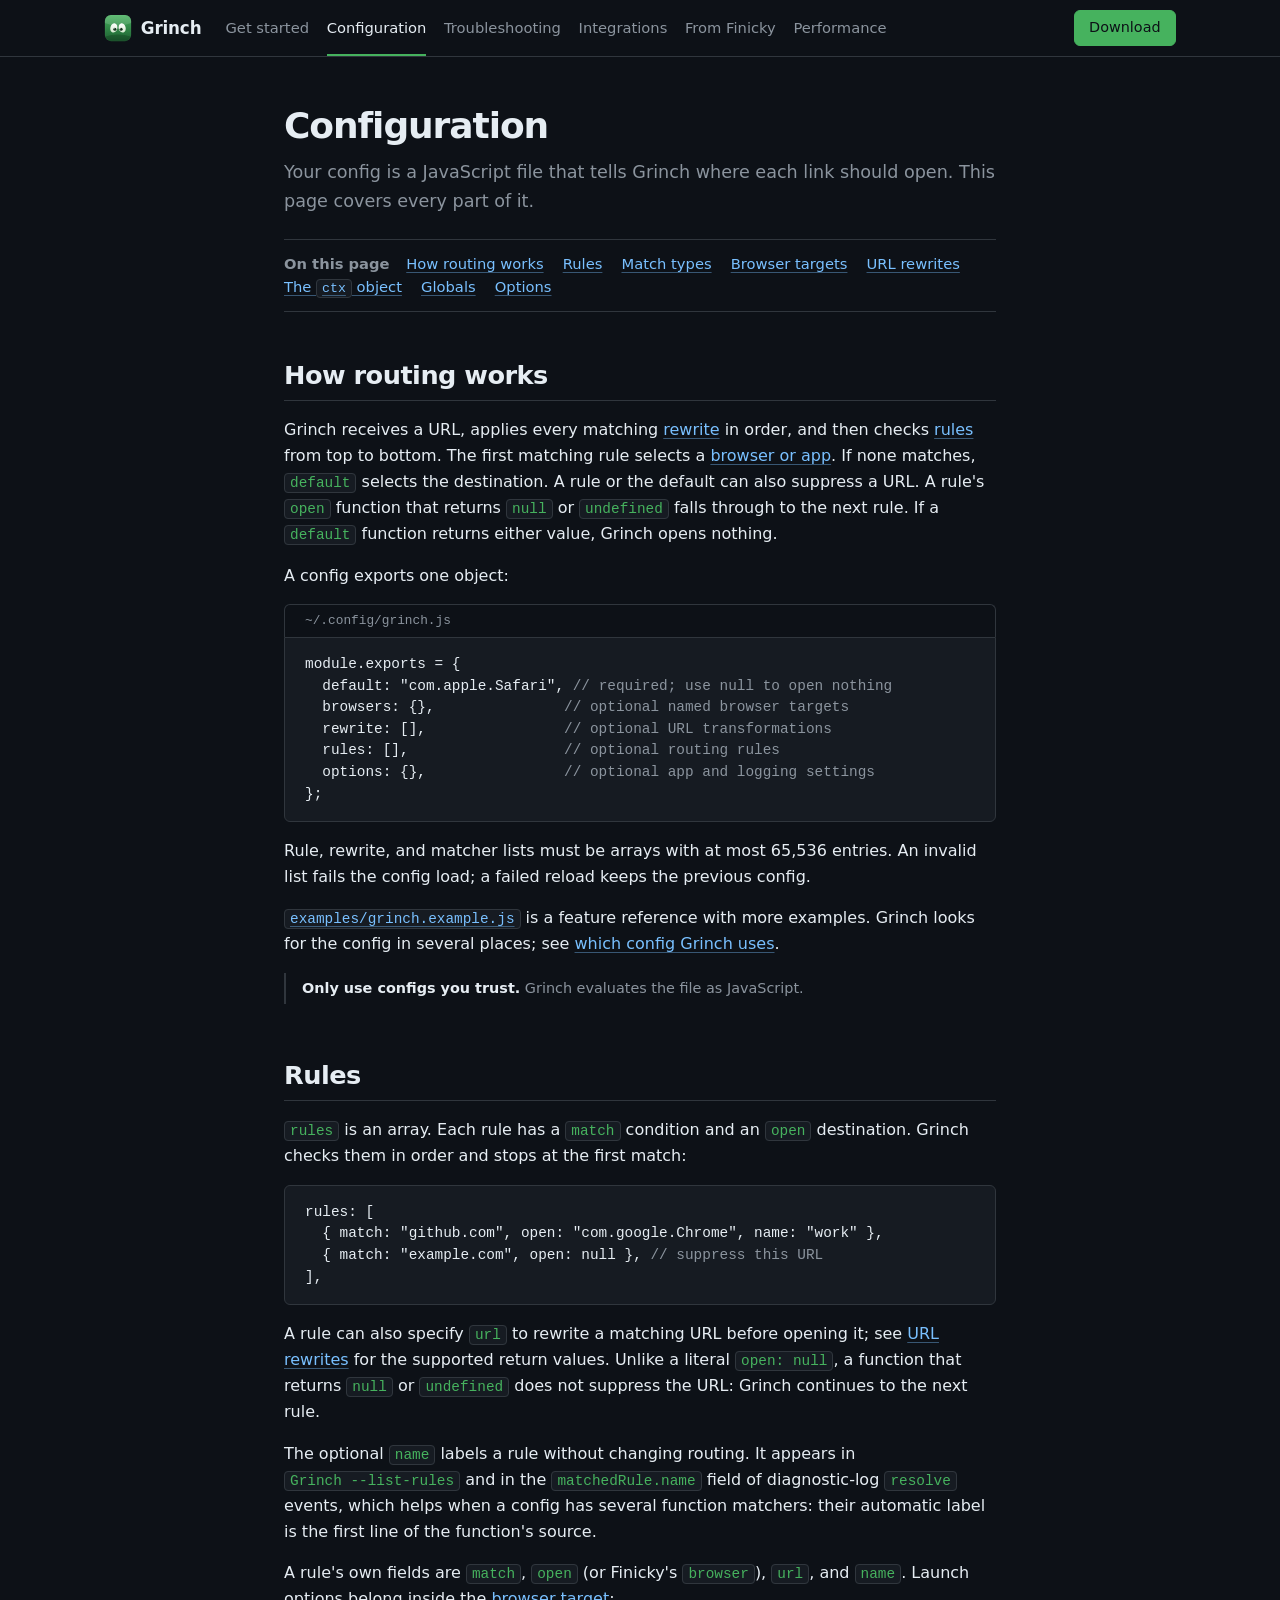
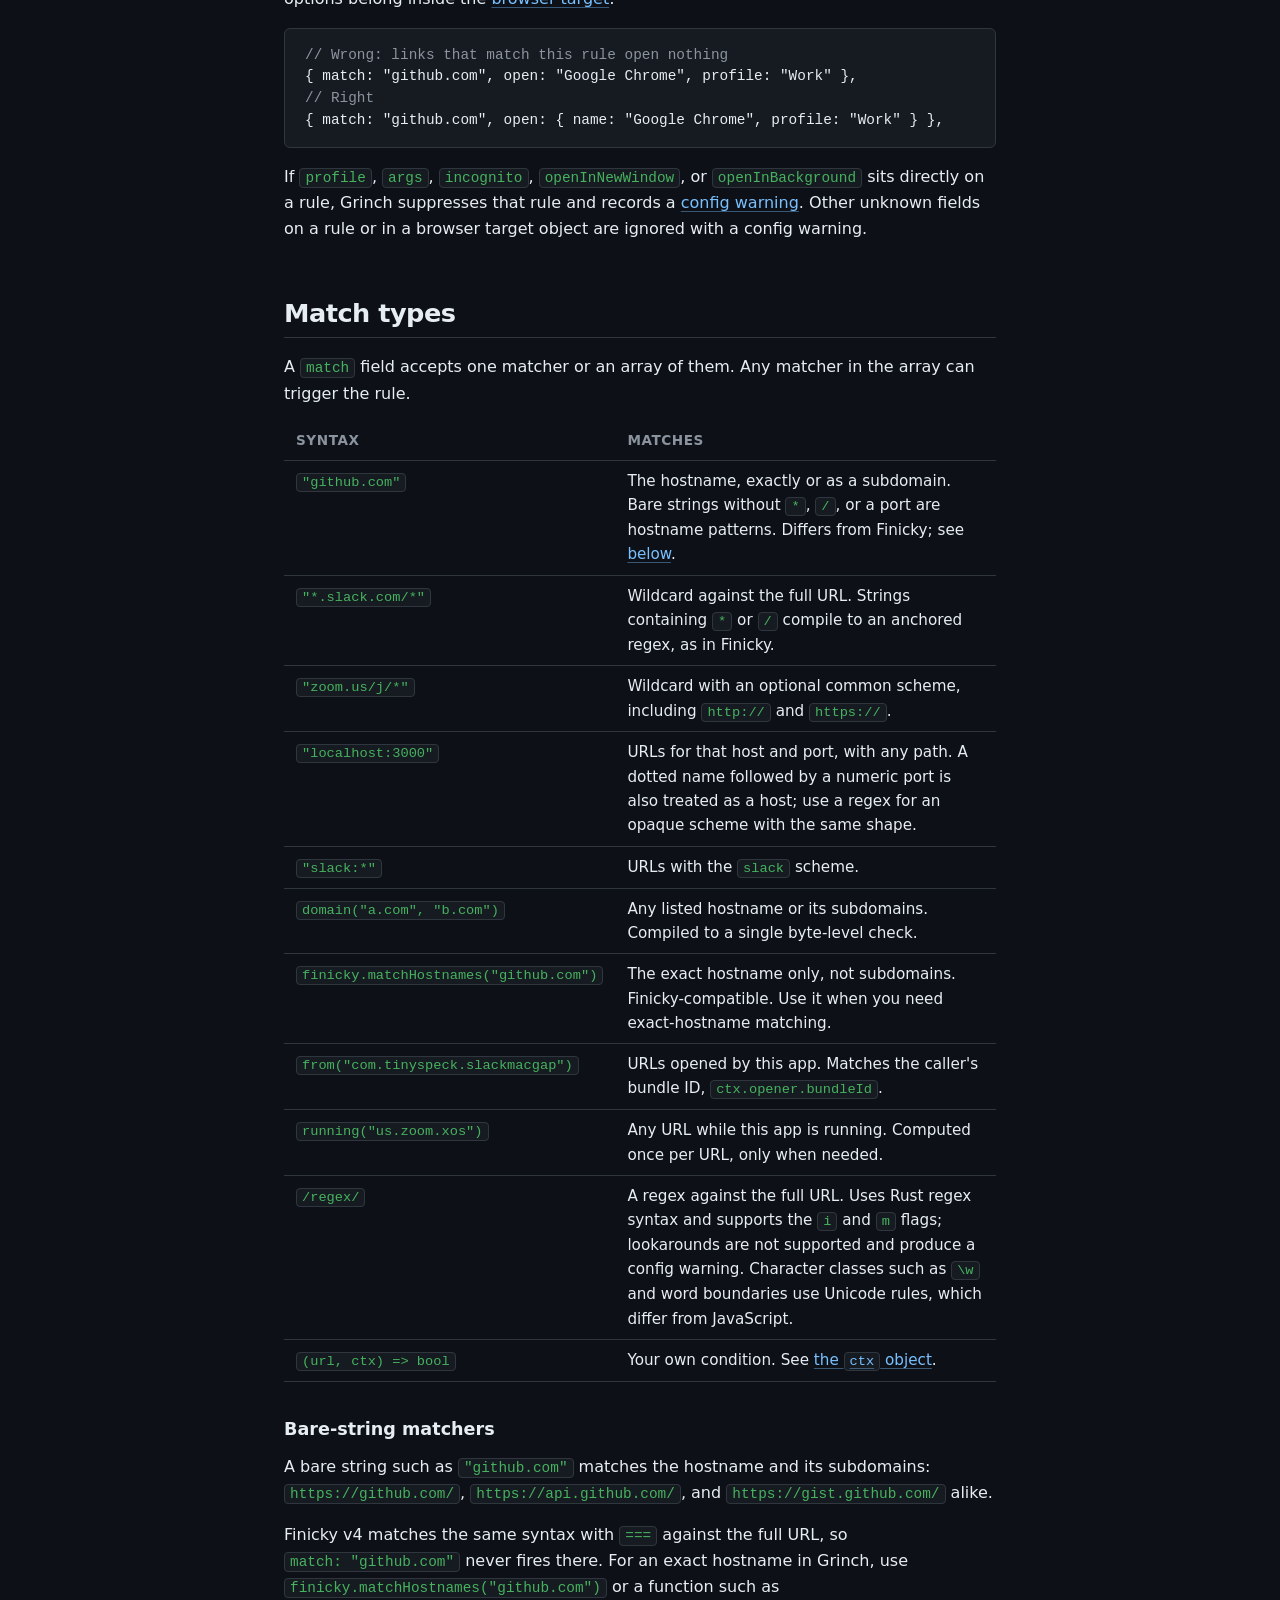
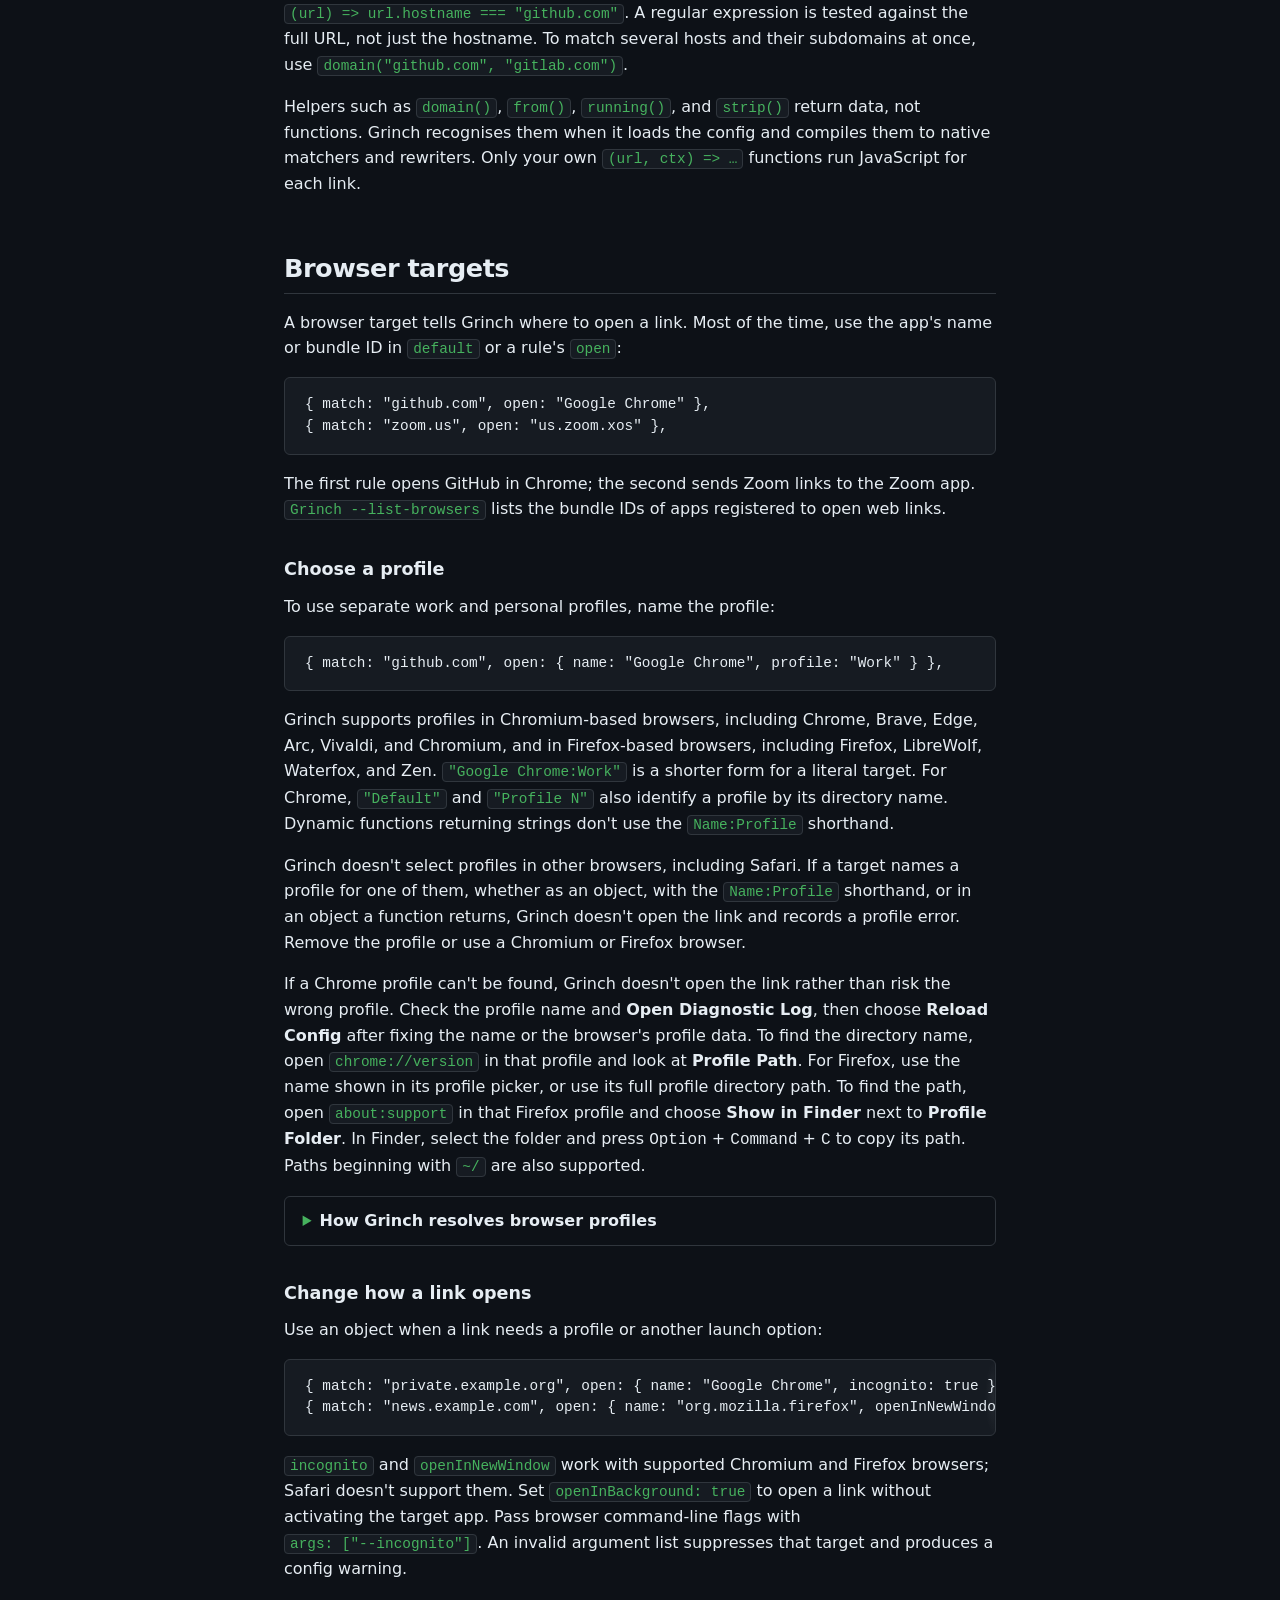
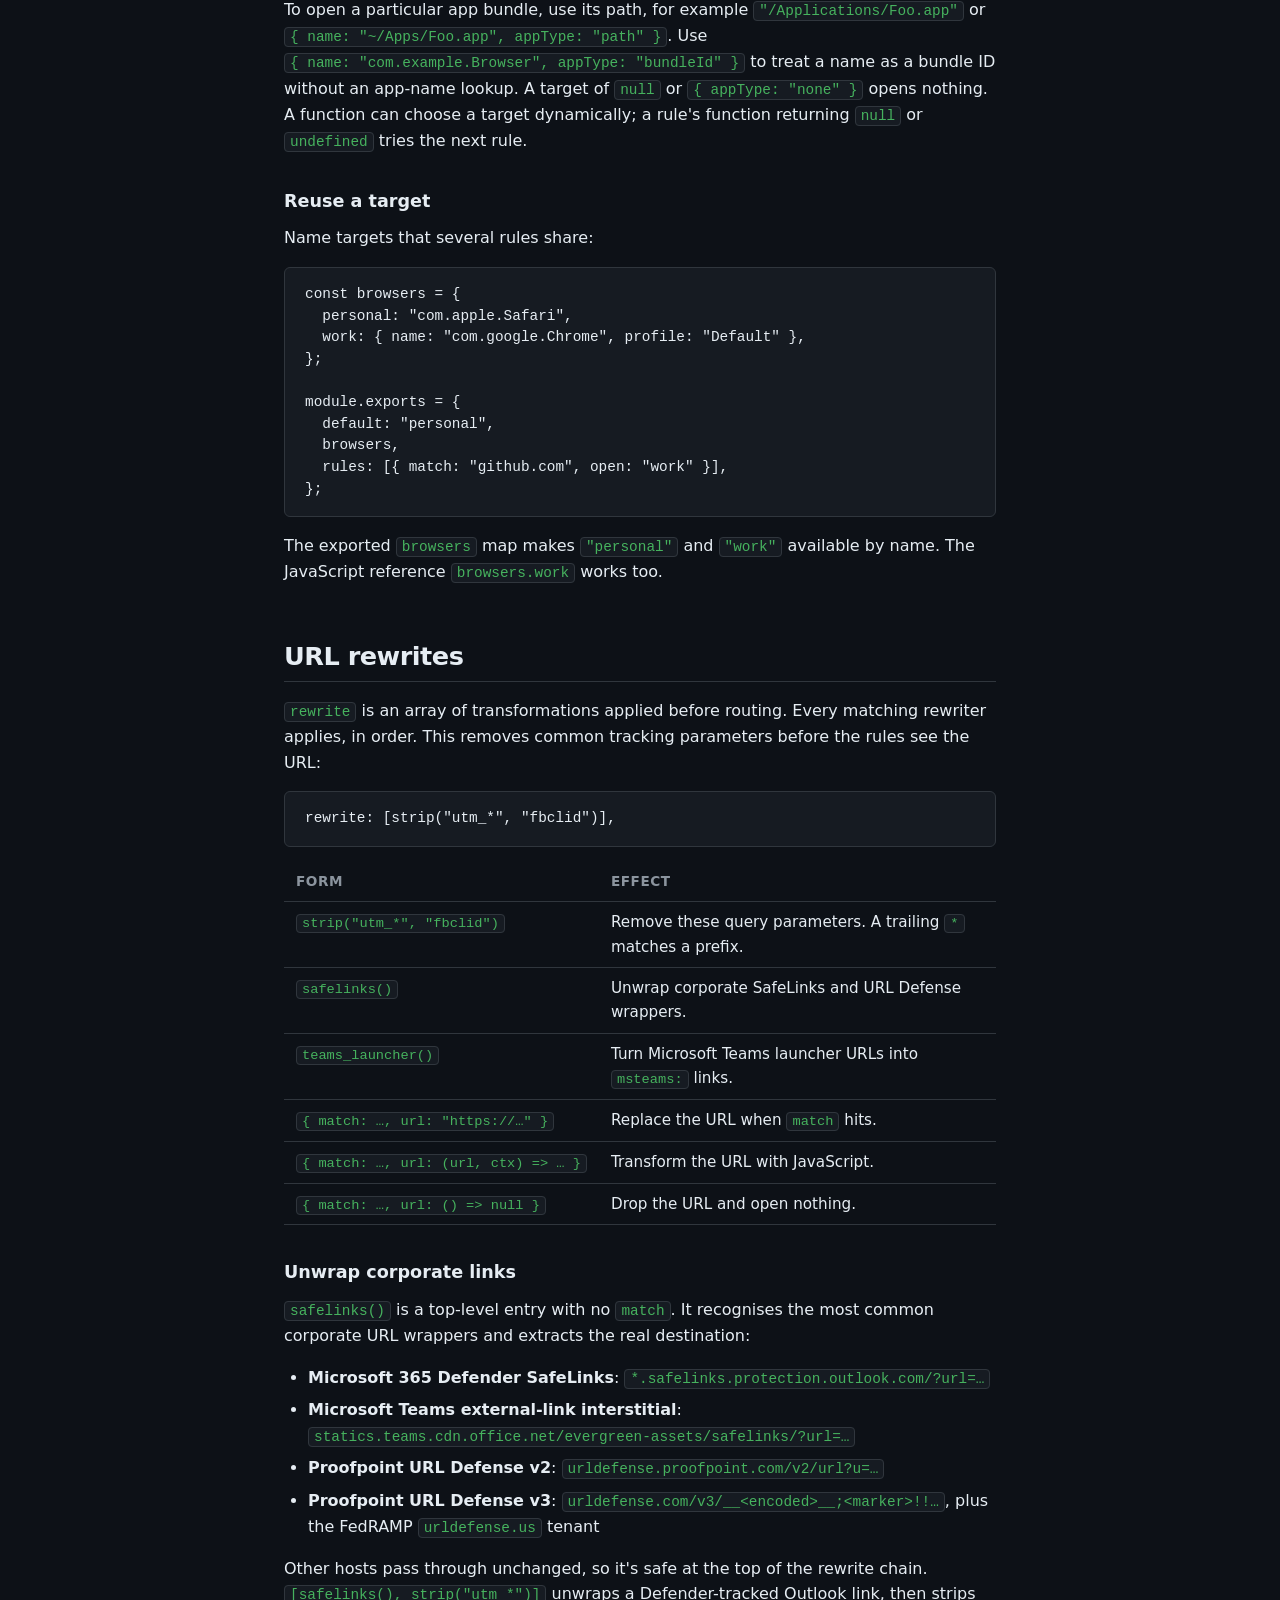
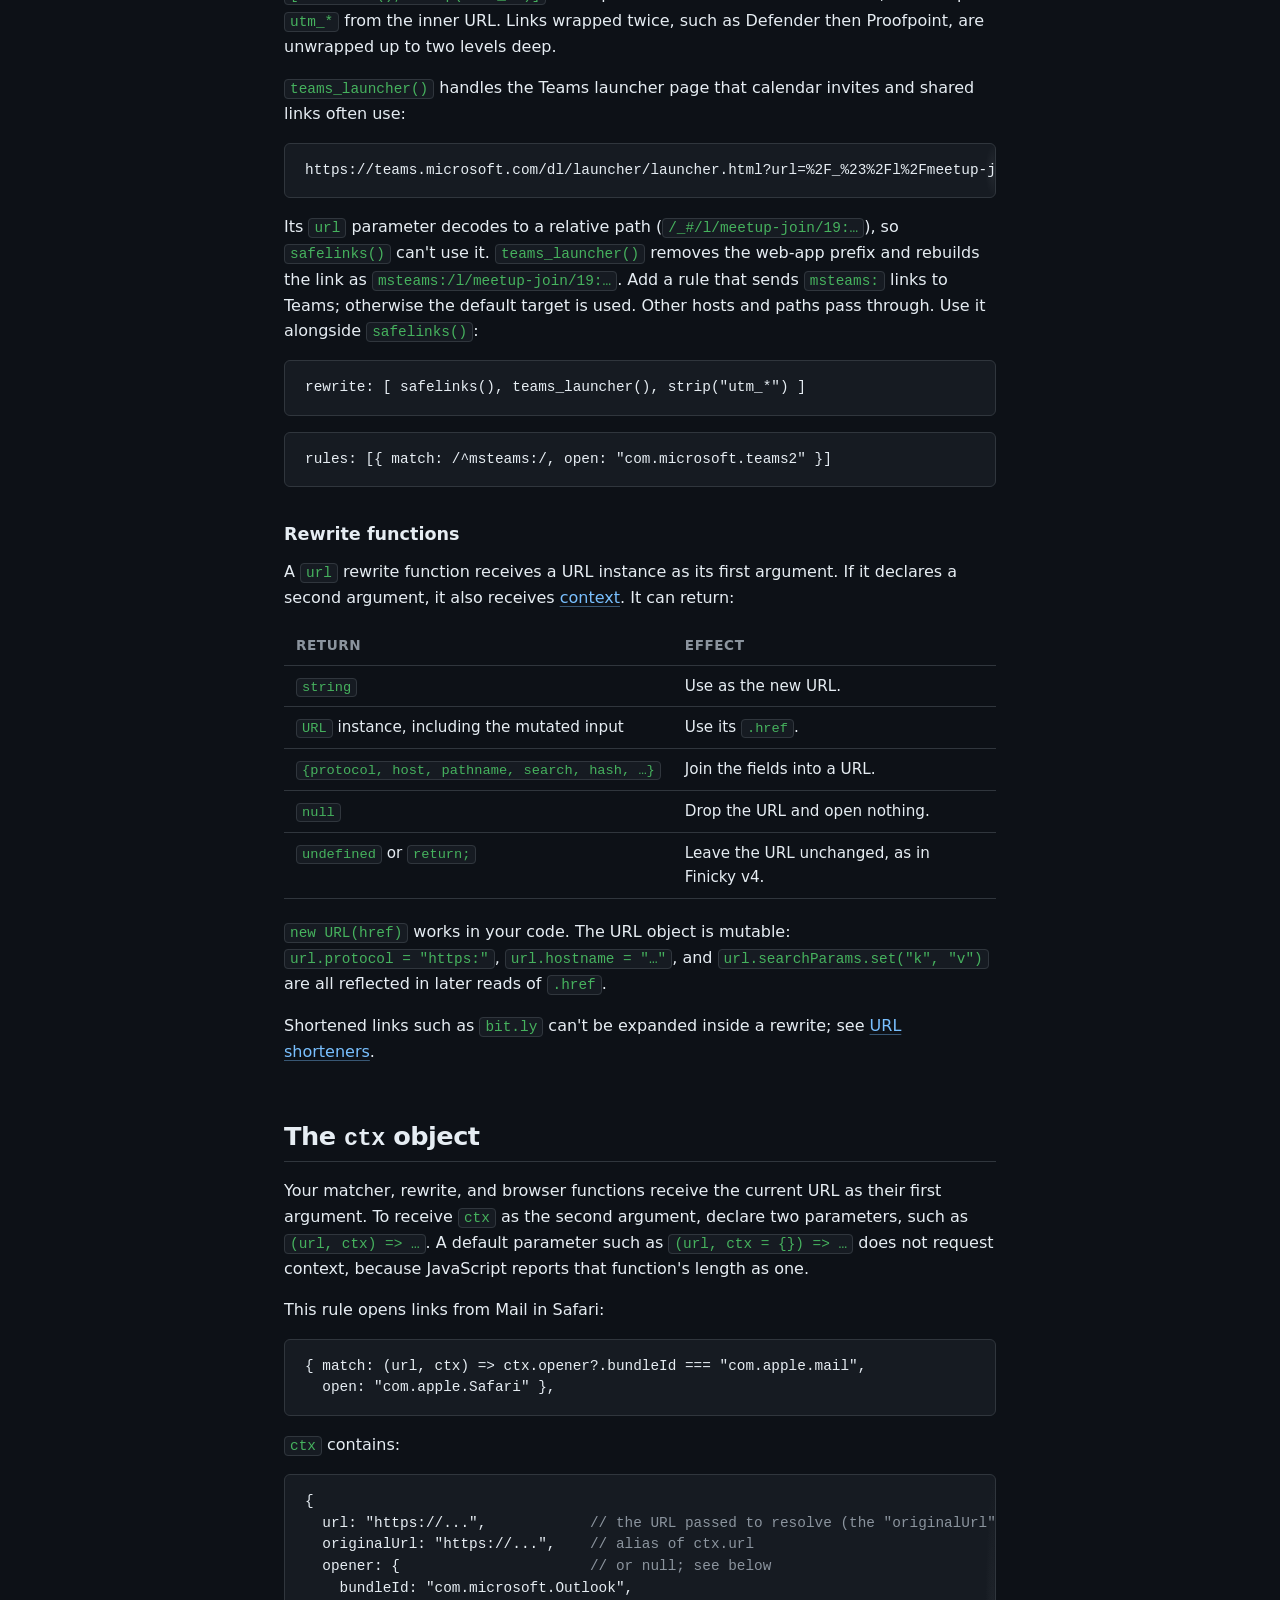
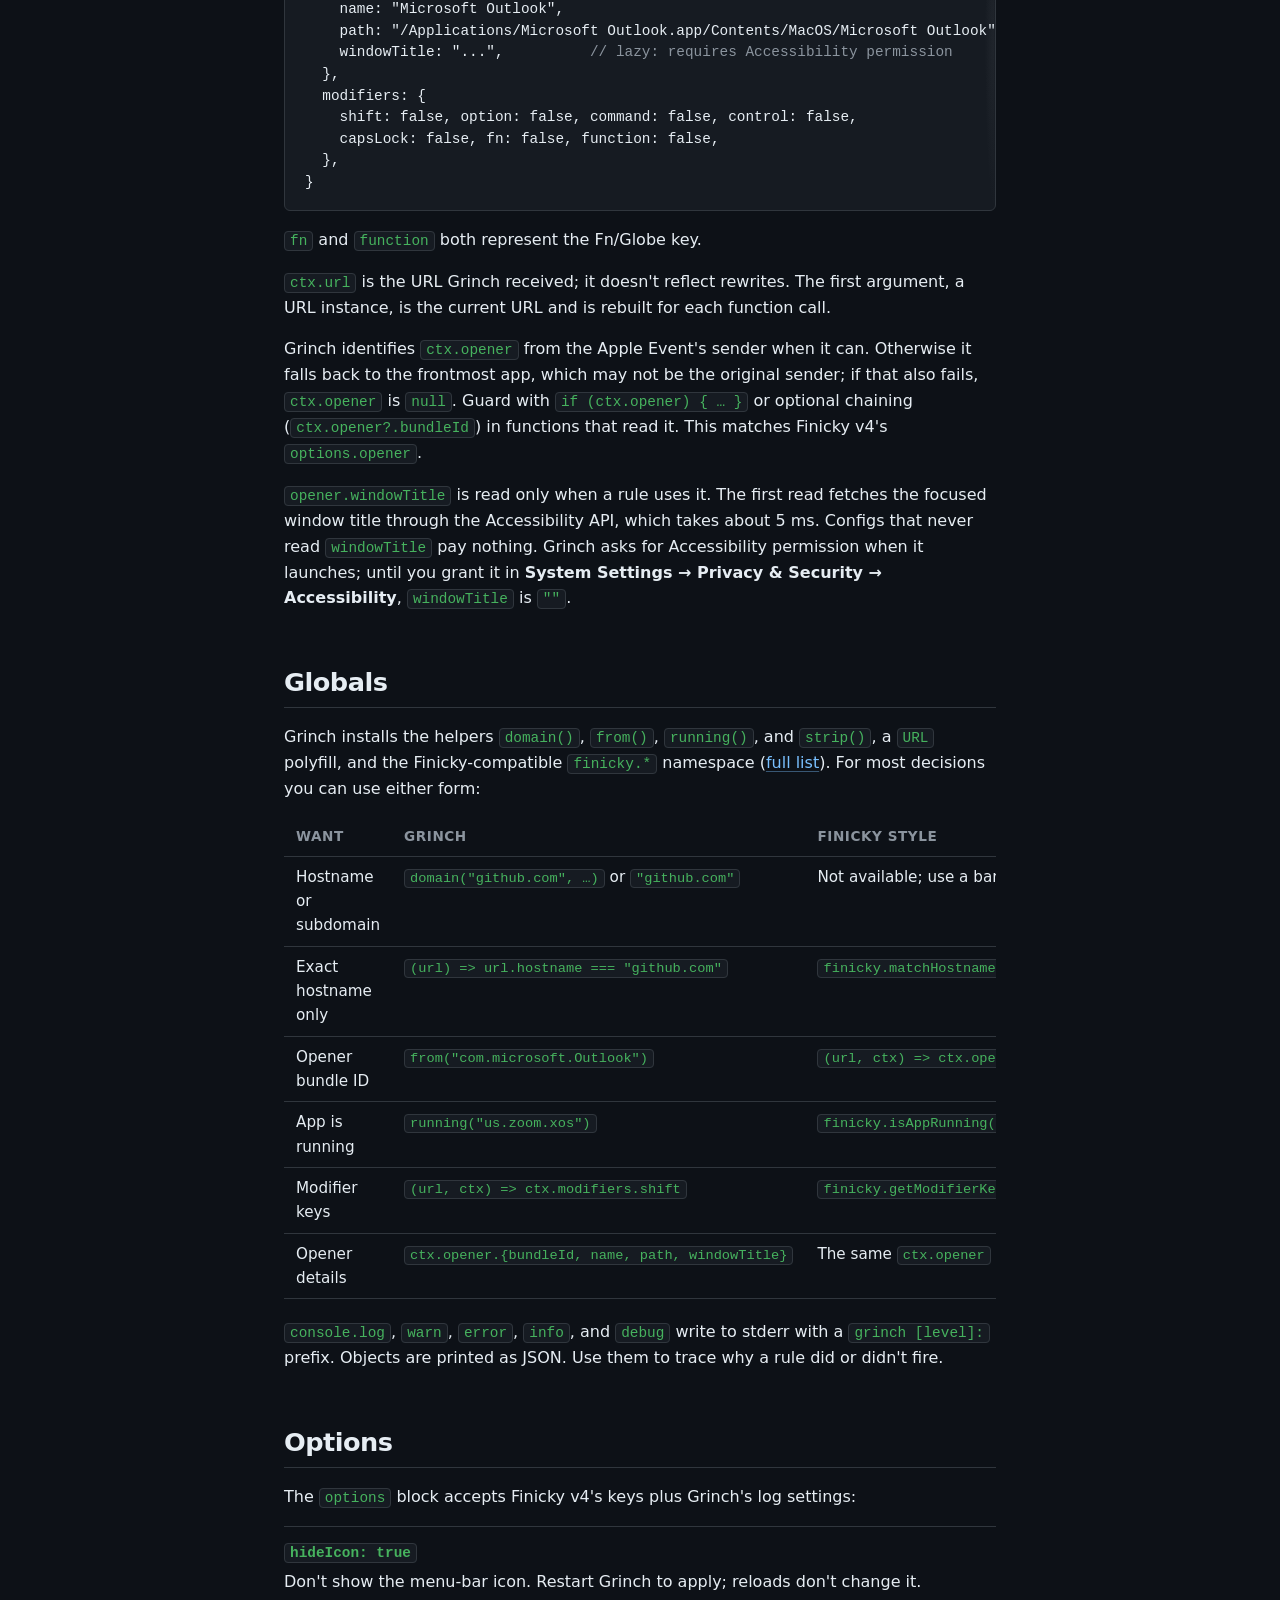
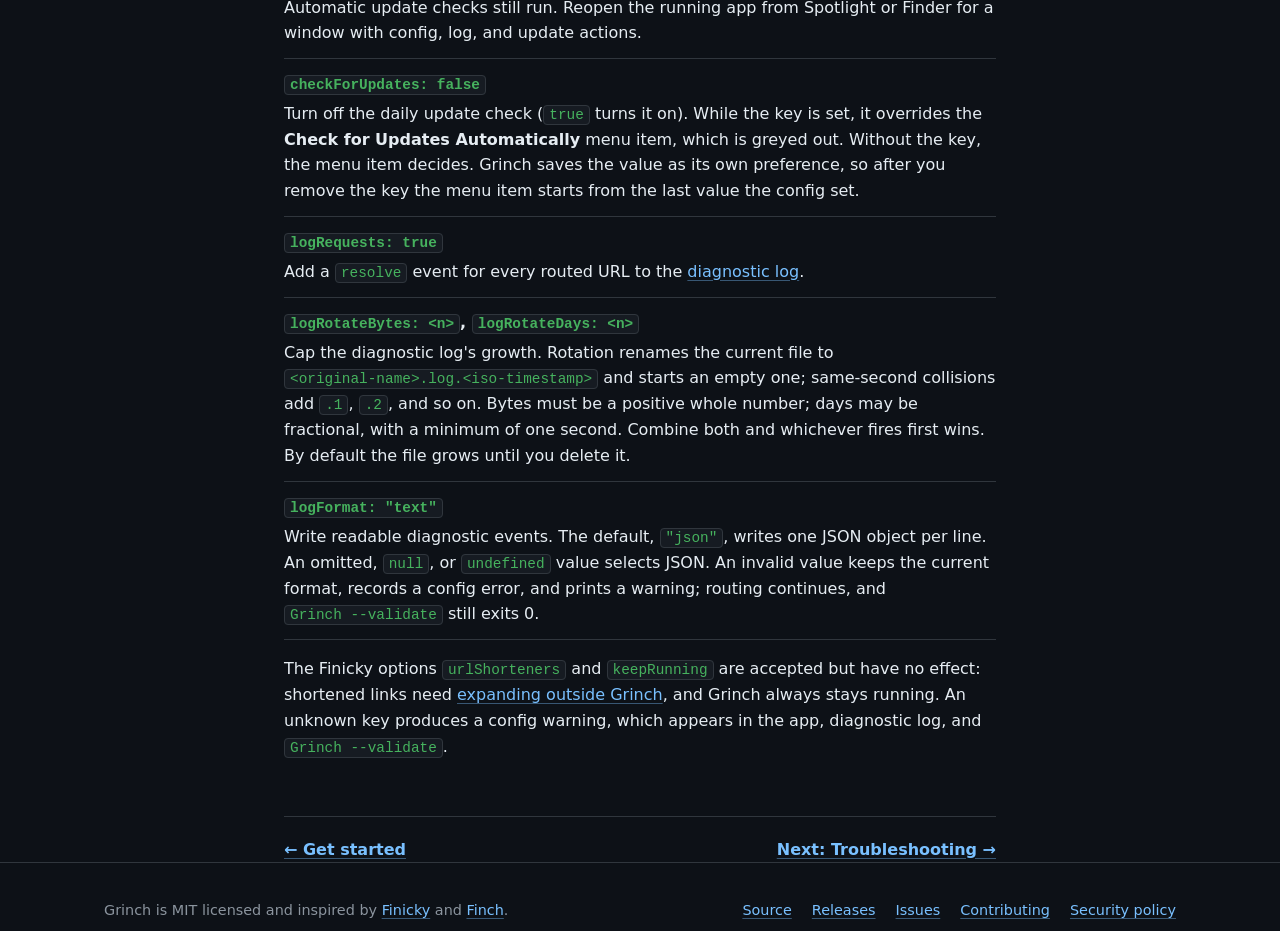
==== docs/config.html @ 1916f822 "Clarify routing and command reference documentation" ====
<!doctype html>
<html lang="en">
<head>
<meta charset="utf-8">
<meta name="viewport" content="width=device-width, initial-scale=1">
<title>Configuration · Grinch</title>
<meta name="description" content="Rules, match types, browser targets, URL rewrites, the context object, and options.">
<meta name="theme-color" content="#0d1117">

<meta property="og:type" content="website">
<meta property="og:title" content="Configuration · Grinch">
<meta property="og:description" content="Rules, match types, browser targets, URL rewrites, the context object, and options.">
<meta property="og:url" content="https://jamtur01.github.io/grinch/config.html">
<meta property="og:image" content="https://jamtur01.github.io/grinch/social-preview.png">
<meta property="og:image:width" content="1280">
<meta property="og:image:height" content="640">
<meta property="og:image:alt" content="Grinch: choose where links open on your Mac">
<meta name="twitter:card" content="summary_large_image">
<meta name="twitter:image" content="https://jamtur01.github.io/grinch/social-preview.png">

<link rel="icon" href="grinch-icon.svg" type="image/svg+xml">
<link rel="stylesheet" href="style.css">
</head>
<body>

<a class="skip" href="#main">Skip to content</a>

<header class="site-header">
  <div class="wide">
    <a class="brand" href="index.html">
      <img src="grinch-icon.svg" width="28" height="28" alt="">Grinch
    </a>
    <nav class="site-nav" aria-label="Documentation">
      <ul>
      <li><a href="start.html">Get started</a></li>
      <li><a href="config.html" aria-current="page">Configuration</a></li>
      <li><a href="troubleshooting.html">Troubleshooting</a></li>
      <li><a href="integrations.html">Integrations</a></li>
      <li><a href="finicky.html">From Finicky</a></li>
      <li><a href="performance.html">Performance</a></li>
      </ul>
    </nav>
    <a class="cta primary small header-download" href="https://github.com/jamtur01/grinch/releases/latest">Download</a>
  </div>
</header>

<main id="main" class="container">

<div class="page-head">
  <h1>Configuration</h1>
  <p class="lead">Your config is a JavaScript file that tells Grinch where each
    link should open. This page covers every part of it.</p>
  <nav class="toc" aria-labelledby="toc-title">
    <h2 id="toc-title">On this page</h2>
    <ul class="toc-list">
      <li><a href="#how-routing-works">How routing works</a></li>
      <li><a href="#rules">Rules</a></li>
      <li><a href="#match-types">Match types</a></li>
      <li><a href="#browser-targets">Browser targets</a></li>
      <li><a href="#rewrites">URL rewrites</a></li>
      <li><a href="#ctx">The <code>ctx</code> object</a></li>
      <li><a href="#globals">Globals</a></li>
      <li><a href="#options">Options</a></li>
    </ul>
  </nav>
</div>

<div class="page-body">

<section id="how-routing-works" aria-labelledby="how-routing-works-title">
  <h2 id="how-routing-works-title"><a class="self" href="#how-routing-works">How routing works</a></h2>
  <p>Grinch receives a URL, applies every matching <a href="#rewrites">rewrite</a>
    in order, and then checks <a href="#rules">rules</a> from top to bottom. The
    first matching rule selects a <a href="#browser-targets">browser or app</a>.
    If none matches, <code>default</code> selects the destination. A rule or the
    default can also suppress a URL. A rule's <code>open</code> function that
    returns <code>null</code> or <code>undefined</code> falls through to the next
    rule. If a <code>default</code> function returns either value, Grinch opens
    nothing.</p>
  <p>A config exports one object:</p>
  <figure class="file">
    <figcaption>~/.config/grinch.js</figcaption>
<pre><code>module.exports = {
  default: "com.apple.Safari", <span class="c">// required; use null to open nothing</span>
  browsers: {},               <span class="c">// optional named browser targets</span>
  rewrite: [],                <span class="c">// optional URL transformations</span>
  rules: [],                  <span class="c">// optional routing rules</span>
  options: {},                <span class="c">// optional app and logging settings</span>
};</code></pre>
  </figure>
  <p>Rule, rewrite, and matcher lists must be arrays with at most 65,536 entries.
    An invalid list fails the config load; a failed reload keeps the previous config.</p>
  <p><a href="https://github.com/jamtur01/grinch/blob/main/examples/grinch.example.js"><code>examples/grinch.example.js</code></a>
    is a feature reference with more examples. Grinch looks for the config in
    several places; see <a href="troubleshooting.html#which-config">which config
    Grinch uses</a>.</p>
  <p class="note"><strong>Only use configs you trust.</strong> Grinch evaluates the
    file as JavaScript.</p>
</section>

<section id="rules" aria-labelledby="rules-title">
  <h2 id="rules-title"><a class="self" href="#rules">Rules</a></h2>
  <p><code>rules</code> is an array. Each rule has a <code>match</code> condition
    and an <code>open</code> destination. Grinch checks them in order and stops at
    the first match:</p>
<pre><code>rules: [
  { match: "github.com", open: "com.google.Chrome", name: "work" },
  { match: "example.com", open: null }, <span class="c">// suppress this URL</span>
],</code></pre>
  <p>A rule can also specify <code>url</code> to rewrite a matching URL before
    opening it; see <a href="#rewrites">URL rewrites</a> for the supported return
    values. Unlike a literal <code>open: null</code>, a function that returns
    <code>null</code> or <code>undefined</code> does not suppress the URL: Grinch
    continues to the next rule.</p>
  <p>The optional <code>name</code> labels a rule without changing routing. It
    appears in <code>Grinch --list-rules</code> and in the
    <code>matchedRule.name</code> field of diagnostic-log <code>resolve</code>
    events, which helps when a config has several function matchers: their
    automatic label is the first line of the function's source.</p>
  <p>A rule's own fields are <code>match</code>, <code>open</code> (or
    Finicky's <code>browser</code>), <code>url</code>, and <code>name</code>.
    Launch options belong inside the <a href="#browser-targets">browser
    target</a>:</p>
<pre><code><span class="c">// Wrong: links that match this rule open nothing</span>
{ match: "github.com", open: "Google Chrome", profile: "Work" },
<span class="c">// Right</span>
{ match: "github.com", open: { name: "Google Chrome", profile: "Work" } },</code></pre>
  <p>If <code>profile</code>, <code>args</code>, <code>incognito</code>,
    <code>openInNewWindow</code>, or <code>openInBackground</code> sits directly
    on a rule, Grinch suppresses that rule and records a
    <a href="troubleshooting.html#config-warnings">config warning</a>. Other
    unknown fields on a rule or in a browser target object are ignored with a
    config warning.</p>
</section>

<section id="match-types" aria-labelledby="match-types-title">
  <h2 id="match-types-title"><a class="self" href="#match-types">Match types</a></h2>
  <p>A <code>match</code> field accepts one matcher or an array of them. Any
    matcher in the array can trigger the rule.</p>
  <div class="table-wrap">
  <table class="stack">
    <thead><tr><th scope="col">Syntax</th><th scope="col">Matches</th></tr></thead>
    <tbody>
      <tr><th scope="row"><code>"github.com"</code></th><td>The hostname, exactly or as a subdomain. Bare strings without <code>*</code>, <code>/</code>, or a port are hostname patterns. Differs from Finicky; see <a href="#bare-strings">below</a>.</td></tr>
      <tr><th scope="row"><code>"*.slack.com/*"</code></th><td>Wildcard against the full URL. Strings containing <code>*</code> or <code>/</code> compile to an anchored regex, as in Finicky.</td></tr>
      <tr><th scope="row"><code>"zoom.us/j/*"</code></th><td>Wildcard with an optional common scheme, including <code>http://</code> and <code>https://</code>.</td></tr>
      <tr><th scope="row"><code>"localhost:3000"</code></th><td>URLs for that host and port, with any path. A dotted name followed by a numeric port is also treated as a host; use a regex for an opaque scheme with the same shape.</td></tr>
      <tr><th scope="row"><code>"slack:*"</code></th><td>URLs with the <code>slack</code> scheme.</td></tr>
      <tr><th scope="row"><code>domain("a.com", "b.com")</code></th><td>Any listed hostname or its subdomains. Compiled to a single byte-level check.</td></tr>
      <tr><th scope="row"><code>finicky.matchHostnames("github.com")</code></th><td>The exact hostname only, not subdomains. Finicky-compatible. Use it when you need exact-hostname matching.</td></tr>
      <tr><th scope="row"><code>from("com.tinyspeck.slackmacgap")</code></th><td>URLs opened by this app. Matches the caller's bundle ID, <code>ctx.opener.bundleId</code>.</td></tr>
      <tr><th scope="row"><code>running("us.zoom.xos")</code></th><td>Any URL while this app is running. Computed once per URL, only when needed.</td></tr>
      <tr><th scope="row"><code>/regex/</code></th><td>A regex against the full URL. Uses Rust regex syntax and supports the <code>i</code> and <code>m</code> flags; lookarounds are not supported and produce a config warning. Character classes such as <code>\w</code> and word boundaries use Unicode rules, which differ from JavaScript.</td></tr>
      <tr><th scope="row"><code>(url, ctx) =&gt; bool</code></th><td>Your own condition. See <a href="#ctx">the <code>ctx</code> object</a>.</td></tr>
    </tbody>
  </table>
  </div>

  <h3 id="bare-strings"><a class="self" href="#bare-strings">Bare-string matchers</a></h3>
  <p>A bare string such as <code>"github.com"</code> matches the hostname and its
    subdomains: <code>https://github.com/</code>, <code>https://api.github.com/</code>,
    and <code>https://gist.github.com/</code> alike.</p>
  <p>Finicky v4 matches the same syntax with <code>===</code> against the full
    URL, so <code>match: "github.com"</code> never fires there. For an exact
    hostname in Grinch, use <code>finicky.matchHostnames("github.com")</code> or a
    function such as <code>(url) =&gt; url.hostname === "github.com"</code>. A
    regular expression is tested against the full URL, not just the hostname.
    To match several hosts and their subdomains at once, use
    <code>domain("github.com", "gitlab.com")</code>.</p>
  <p>Helpers such as <code>domain()</code>, <code>from()</code>,
    <code>running()</code>, and <code>strip()</code> return data, not functions.
    Grinch recognises them when it loads the config and compiles them to native
    matchers and rewriters. Only your own <code>(url, ctx) =&gt; …</code>
    functions run JavaScript for each link.</p>
</section>

<section id="browser-targets" aria-labelledby="browser-targets-title">
  <h2 id="browser-targets-title"><a class="self" href="#browser-targets">Browser targets</a></h2>
  <p>A browser target tells Grinch where to open a link. Most of the time, use
    the app's name or bundle ID in <code>default</code> or a rule's
    <code>open</code>:</p>
<pre><code>{ match: "github.com", open: "Google Chrome" },
{ match: "zoom.us", open: "us.zoom.xos" },</code></pre>
  <p>The first rule opens GitHub in Chrome; the second sends Zoom links to the
    Zoom app. <code>Grinch --list-browsers</code> lists the bundle IDs of apps
    registered to open web links.</p>

  <h3 id="profiles"><a class="self" href="#profiles">Choose a profile</a></h3>
  <p>To use separate work and personal profiles, name the profile:</p>
<pre><code>{ match: "github.com", open: { name: "Google Chrome", profile: "Work" } },</code></pre>
  <p>Grinch supports profiles in Chromium-based browsers, including Chrome,
    Brave, Edge, Arc, Vivaldi, and Chromium, and in Firefox-based browsers,
    including Firefox, LibreWolf, Waterfox, and Zen. <code>"Google Chrome:Work"</code>
    is a shorter form for a literal target. For Chrome, <code>"Default"</code> and
    <code>"Profile N"</code> also identify a profile by its directory name.
    Dynamic functions returning strings don't use the <code>Name:Profile</code>
    shorthand.</p>
  <p>Grinch doesn't select profiles in other browsers, including Safari. If a target
    names a profile for one of them, whether as an object, with the
    <code>Name:Profile</code> shorthand, or in an object a function returns,
    Grinch doesn't open the link and records a profile error. Remove the
    profile or use a Chromium or Firefox browser.</p>
  <p>If a Chrome profile can't be found, Grinch doesn't open the link rather than
    risk the wrong profile. Check the profile name and
    <strong>Open Diagnostic Log</strong>, then choose <strong>Reload Config</strong>
    after fixing the name or the browser's profile data. To find the directory
    name, open <code>chrome://version</code> in that profile and look at
    <strong>Profile Path</strong>. For Firefox, use the name shown in its
    profile picker, or use its full profile directory path. To find the path,
    open <code>about:support</code> in that Firefox profile and choose
    <strong>Show in Finder</strong> next to <strong>Profile Folder</strong>.
    In Finder, select the folder and press <kbd>Option</kbd> + <kbd>Command</kbd> +
    <kbd>C</kbd> to copy its path. Paths beginning with <code>~/</code> are also
    supported.</p>
  <details>
    <summary>How Grinch resolves browser profiles</summary>
    <p>Chrome display names are looked up in the browser's <code>Local State</code>
      file. <code>Default</code> and <code>Profile N</code> (ASCII digits) are
      explicit directory names and need no profile-file access. Other values must
      match a display name or directory key in <code>Local State</code>. An
      unreadable file, unknown name, or duplicate display name records a <code>profile_error</code> and
      suppresses the launch, including for dynamic targets; Grinch does not try a
      later rule or the default. Use the profile directory when display names are duplicated.</p>
    <p>Firefox profiles use names from <code>profiles.ini</code> or the newer
      profile groups. If <code>profiles.ini</code> exists but can't be read, or
      Grinch can't read the
      profile groups, a name matches multiple profiles, or a profile directory
      is missing, Grinch stops the launch; use a full directory path to resolve
      duplicate names. Legacy profile names
      take precedence when both systems contain the same name. Unknown names are
      passed to Firefox with a warning when an inventory is available. If
      <code>profiles.ini</code> is missing, the name is passed to Firefox. A profile
      on any other browser records
      a <code>profile_error</code> and suppresses the launch.</p>
    <p>If macOS denies access to a browser's profile files, the error says so:
      allow Grinch to access that browser under <strong>System Settings →
      Privacy &amp; Security → Files &amp; Folders</strong>, then choose
      <strong>Reload Config</strong>. Reloading clears cached profile data and
      read failures. The full supported browser-family lists are in
      <a href="https://github.com/jamtur01/grinch/blob/main/src/chromium.rs"><code>src/chromium.rs</code></a> and
      <a href="https://github.com/jamtur01/grinch/blob/main/src/firefox.rs"><code>src/firefox.rs</code></a>.</p>
  </details>

  <h3 id="launch-options"><a class="self" href="#launch-options">Change how a link opens</a></h3>
  <p>Use an object when a link needs a profile or another launch option:</p>
<pre><code>{ match: "private.example.org", open: { name: "Google Chrome", incognito: true } },
{ match: "news.example.com", open: { name: "org.mozilla.firefox", openInNewWindow: true } },</code></pre>
  <p><code>incognito</code> and <code>openInNewWindow</code> work with supported
    Chromium and Firefox browsers; Safari doesn't support them. Set
    <code>openInBackground: true</code> to open a link without activating the
    target app. Pass browser command-line flags with
    <code>args: ["--incognito"]</code>. An invalid argument list suppresses
    that target and produces a config warning.</p>
  <p>To open a particular app bundle, use its path, for example
    <code>"/Applications/Foo.app"</code> or
    <code class="long">{ name: "~/Apps/Foo.app", appType: "path" }</code>. Use
    <code class="long">{ name: "com.example.Browser", appType: "bundleId" }</code> to treat a
    name as a bundle ID without an app-name lookup. A target of <code>null</code>
    or <code>{ appType: "none" }</code> opens nothing. A function can choose a
    target dynamically; a rule's function returning <code>null</code> or
    <code>undefined</code> tries the next rule.</p>

  <h3 id="named-targets"><a class="self" href="#named-targets">Reuse a target</a></h3>
  <p>Name targets that several rules share:</p>
<pre><code>const browsers = {
  personal: "com.apple.Safari",
  work: { name: "com.google.Chrome", profile: "Default" },
};

module.exports = {
  default: "personal",
  browsers,
  rules: [{ match: "github.com", open: "work" }],
};</code></pre>
  <p>The exported <code>browsers</code> map makes <code>"personal"</code> and
    <code>"work"</code> available by name. The JavaScript reference
    <code>browsers.work</code> works too.</p>
</section>

<section id="rewrites" aria-labelledby="rewrites-title">
  <h2 id="rewrites-title"><a class="self" href="#rewrites">URL rewrites</a></h2>
  <p><code>rewrite</code> is an array of transformations applied before routing.
    Every matching rewriter applies, in order. This removes common tracking
    parameters before the rules see the URL:</p>
<pre><code>rewrite: [strip("utm_*", "fbclid")],</code></pre>
  <div class="table-wrap">
  <table class="stack">
    <thead><tr><th scope="col">Form</th><th scope="col">Effect</th></tr></thead>
    <tbody>
      <tr><th scope="row"><code>strip("utm_*", "fbclid")</code></th><td>Remove these query parameters. A trailing <code>*</code> matches a prefix.</td></tr>
      <tr><th scope="row"><code>safelinks()</code></th><td>Unwrap corporate SafeLinks and URL Defense wrappers.</td></tr>
      <tr><th scope="row"><code>teams_launcher()</code></th><td>Turn Microsoft Teams launcher URLs into <code>msteams:</code> links.</td></tr>
      <tr><th scope="row"><code>{ match: …, url: "https://…" }</code></th><td>Replace the URL when <code>match</code> hits.</td></tr>
      <tr><th scope="row"><code>{ match: …, url: (url, ctx) =&gt; … }</code></th><td>Transform the URL with JavaScript.</td></tr>
      <tr><th scope="row"><code>{ match: …, url: () =&gt; null }</code></th><td>Drop the URL and open nothing.</td></tr>
    </tbody>
  </table>
  </div>

  <h3 id="safelinks"><a class="self" href="#safelinks">Unwrap corporate links</a></h3>
  <p><code>safelinks()</code> is a top-level entry with no <code>match</code>. It
    recognises the most common corporate URL wrappers and extracts the real
    destination:</p>
  <ul>
    <li><strong>Microsoft 365 Defender SafeLinks</strong>:
      <code class="long">*.safelinks.protection.outlook.com/?url=…</code></li>
    <li><strong>Microsoft Teams external-link interstitial</strong>:
      <code class="long">statics.teams.cdn.office.net/evergreen-assets/safelinks/?url=…</code></li>
    <li><strong>Proofpoint URL Defense v2</strong>:
      <code>urldefense.proofpoint.com/v2/url?u=…</code></li>
    <li><strong>Proofpoint URL Defense v3</strong>:
      <code class="long">urldefense.com/v3/__&lt;encoded&gt;__;&lt;marker&gt;!!…</code>, plus the
      FedRAMP <code>urldefense.us</code> tenant</li>
  </ul>
  <p>Other hosts pass through unchanged, so it's safe at the top of the rewrite
    chain. <code>[safelinks(), strip("utm_*")]</code> unwraps a Defender-tracked
    Outlook link, then strips <code>utm_*</code> from the inner URL. Links wrapped
    twice, such as Defender then Proofpoint, are unwrapped up to two levels
    deep.</p>
  <p><code>teams_launcher()</code> handles the Teams launcher page that calendar
    invites and shared links often use:</p>
<pre><code>https://teams.microsoft.com/dl/launcher/launcher.html?url=%2F_%23%2Fl%2Fmeetup-join%2F19%3A…</code></pre>
  <p>Its <code>url</code> parameter decodes to a relative path
    (<code>/_#/l/meetup-join/19:…</code>), so <code>safelinks()</code> can't use
    it. <code>teams_launcher()</code> removes the web-app prefix and rebuilds the
    link as <code>msteams:/l/meetup-join/19:…</code>. Add a rule that sends
    <code>msteams:</code> links to Teams; otherwise the default target is used.
    Other hosts and paths pass through. Use it alongside
    <code>safelinks()</code>:</p>
<pre><code>rewrite: [ safelinks(), teams_launcher(), strip("utm_*") ]</code></pre>
<pre><code>rules: [{ match: /^msteams:/, open: "com.microsoft.teams2" }]</code></pre>

  <h3 id="rewrite-functions"><a class="self" href="#rewrite-functions">Rewrite functions</a></h3>
  <p>A <code>url</code> rewrite function receives a URL instance as its first
    argument. If it declares a second argument, it also receives
    <a href="#ctx">context</a>. It can return:</p>
  <div class="table-wrap">
  <table class="stack">
    <thead><tr><th scope="col">Return</th><th scope="col">Effect</th></tr></thead>
    <tbody>
      <tr><th scope="row"><code>string</code></th><td>Use as the new URL.</td></tr>
      <tr><th scope="row"><code>URL</code> instance, including the mutated input</th><td>Use its <code>.href</code>.</td></tr>
      <tr><th scope="row"><code class="long">{protocol, host, pathname, search, hash, …}</code></th><td>Join the fields into a URL.</td></tr>
      <tr><th scope="row"><code>null</code></th><td>Drop the URL and open nothing.</td></tr>
      <tr><th scope="row"><code>undefined</code> or <code>return;</code></th><td>Leave the URL unchanged, as in Finicky v4.</td></tr>
    </tbody>
  </table>
  </div>
  <p><code>new URL(href)</code> works in your code. The URL object is mutable:
    <code>url.protocol = "https:"</code>, <code>url.hostname = "…"</code>, and
    <code>url.searchParams.set("k", "v")</code> are all reflected in later reads
    of <code>.href</code>.</p>
  <p>Shortened links such as <code>bit.ly</code> can't be expanded inside a
    rewrite; see <a href="integrations.html#url-shorteners">URL shorteners</a>.</p>
</section>

<section id="ctx" aria-labelledby="ctx-title">
  <h2 id="ctx-title"><a class="self" href="#ctx">The <code>ctx</code> object</a></h2>
  <p>Your matcher, rewrite, and browser functions receive the current URL as
    their first argument. To receive <code>ctx</code> as the second argument,
    declare two parameters, such as <code>(url, ctx) =&gt; …</code>. A default
    parameter such as <code>(url, ctx = {}) =&gt; …</code> does not request
    context, because JavaScript reports that function's length as one.</p>
  <p>This rule opens links from Mail in Safari:</p>
<pre><code>{ match: (url, ctx) =&gt; ctx.opener?.bundleId === "com.apple.mail",
  open: "com.apple.Safari" },</code></pre>
  <p><code>ctx</code> contains:</p>
<pre><code>{
  url: "https://...",            <span class="c">// the URL passed to resolve (the "originalUrl")</span>
  originalUrl: "https://...",    <span class="c">// alias of ctx.url</span>
  opener: {                      <span class="c">// or null; see below</span>
    bundleId: "com.microsoft.Outlook",
    name: "Microsoft Outlook",
    path: "/Applications/Microsoft Outlook.app/Contents/MacOS/Microsoft Outlook",
    windowTitle: "...",          <span class="c">// lazy: requires Accessibility permission</span>
  },
  modifiers: {
    shift: false, option: false, command: false, control: false,
    capsLock: false, fn: false, function: false,
  },
}</code></pre>
  <p><code>fn</code> and <code>function</code> both represent the Fn/Globe key.</p>
  <p><code>ctx.url</code> is the URL Grinch received; it doesn't reflect
    rewrites. The first argument, a URL instance, is the current URL and is
    rebuilt for each function call.</p>
  <p>Grinch identifies <code>ctx.opener</code> from the Apple Event's sender
    when it can. Otherwise it falls back to the frontmost app, which may not be
    the original sender; if that also fails, <code>ctx.opener</code> is
    <code>null</code>. Guard with <code>if (ctx.opener) { … }</code> or optional
    chaining (<code>ctx.opener?.bundleId</code>) in functions that read it. This
    matches Finicky v4's <code>options.opener</code>.</p>
  <p><code>opener.windowTitle</code> is read only when a rule uses it. The first
    read fetches the focused window title through the Accessibility API, which
    takes about 5 ms. Configs that never read <code>windowTitle</code> pay
    nothing. Grinch asks for Accessibility permission when it launches; until
    you grant it in <strong>System Settings → Privacy &amp; Security →
    Accessibility</strong>, <code>windowTitle</code> is <code>""</code>.</p>
</section>

<section id="globals" aria-labelledby="globals-title">
  <h2 id="globals-title"><a class="self" href="#globals">Globals</a></h2>
  <p>Grinch installs the helpers <code>domain()</code>, <code>from()</code>,
    <code>running()</code>, and <code>strip()</code>, a <code>URL</code> polyfill,
    and the Finicky-compatible <code>finicky.*</code> namespace
    (<a href="finicky.html#finicky-namespace">full list</a>). For most decisions
    you can use either form:</p>
  <div class="table-wrap">
  <table class="stack">
    <thead><tr><th scope="col">Want</th><th scope="col">Grinch</th><th scope="col">Finicky style</th></tr></thead>
    <tbody>
      <tr><th scope="row">Hostname or subdomain</th><td data-label="Grinch"><code>domain("github.com", …)</code> or <code>"github.com"</code></td><td data-label="Finicky style">Not available; use a bare string</td></tr>
      <tr><th scope="row">Exact hostname only</th><td data-label="Grinch"><code>(url) =&gt; url.hostname === "github.com"</code></td><td data-label="Finicky style"><code>finicky.matchHostnames("github.com")</code></td></tr>
      <tr><th scope="row">Opener bundle ID</th><td data-label="Grinch"><code>from("com.microsoft.Outlook")</code></td><td data-label="Finicky style"><code class="long">(url, ctx) =&gt; ctx.opener?.bundleId === "…"</code></td></tr>
      <tr><th scope="row">App is running</th><td data-label="Grinch"><code>running("us.zoom.xos")</code></td><td data-label="Finicky style"><code>finicky.isAppRunning("Zoom")</code></td></tr>
      <tr><th scope="row">Modifier keys</th><td data-label="Grinch"><code>(url, ctx) =&gt; ctx.modifiers.shift</code></td><td data-label="Finicky style"><code>finicky.getModifierKeys()</code></td></tr>
      <tr><th scope="row">Opener details</th><td data-label="Grinch"><code class="long">ctx.opener.{bundleId, name, path, windowTitle}</code></td><td data-label="Finicky style">The same <code>ctx.opener</code></td></tr>
    </tbody>
  </table>
  </div>
  <p><code>console.log</code>, <code>warn</code>, <code>error</code>,
    <code>info</code>, and <code>debug</code> write to stderr with a
    <code>grinch [level]:</code> prefix. Objects are printed as JSON. Use them
    to trace why a rule did or didn't fire.</p>
</section>

<section id="options" aria-labelledby="options-title">
  <h2 id="options-title"><a class="self" href="#options">Options</a></h2>
  <p>The <code>options</code> block accepts Finicky v4's keys plus Grinch's log
    settings:</p>
  <dl class="options">
    <dt><code>hideIcon: true</code></dt>
    <dd>Don't show the menu-bar icon. Restart Grinch to apply; reloads don't
      change it. Automatic update checks still run. Reopen the running app from
      Spotlight or Finder for a window with config, log, and update actions.</dd>
    <dt><code>checkForUpdates: false</code></dt>
    <dd>Turn off the daily update check (<code>true</code> turns it on). While
      the key is set, it overrides the <strong>Check for Updates
      Automatically</strong> menu item, which is greyed out. Without the key,
      the menu item decides. Grinch saves the value as its own preference, so
      after you remove the key the menu item starts from the last value the
      config set.</dd>
    <dt><code>logRequests: true</code></dt>
    <dd>Add a <code>resolve</code> event for every routed URL to the
      <a href="troubleshooting.html#diagnostic-log">diagnostic log</a>.</dd>
    <dt><code>logRotateBytes: &lt;n&gt;</code>, <code>logRotateDays: &lt;n&gt;</code></dt>
    <dd>Cap the diagnostic log's growth. Rotation renames the current file to
      <code>&lt;original-name&gt;.log.&lt;iso-timestamp&gt;</code> and starts an
      empty one; same-second collisions add <code>.1</code>, <code>.2</code>,
      and so on. Bytes must be a positive whole number; days may be fractional,
      with a minimum of one second. Combine both and whichever fires first wins. By default the
      file grows until you delete it.</dd>
    <dt><code>logFormat: "text"</code></dt>
    <dd>Write readable diagnostic events. The default, <code>"json"</code>,
      writes one JSON object per line. An omitted, <code>null</code>, or
      <code>undefined</code> value selects JSON. An invalid value keeps the
      current format, records a config error, and prints a warning; routing
      continues, and <code>Grinch --validate</code> still exits 0.</dd>
  </dl>
  <p>The Finicky options <code>urlShorteners</code> and <code>keepRunning</code>
    are accepted but have no effect: shortened links need
    <a href="integrations.html#url-shorteners">expanding outside Grinch</a>, and
    Grinch always stays running. An unknown key produces a config warning,
    which appears in the app, diagnostic log, and <code>Grinch --validate</code>.</p>
</section>

<nav class="next-page" aria-label="Previous and next pages">
  <a href="start.html">← Get started</a>
  <a class="later" href="troubleshooting.html">Next: Troubleshooting →</a>
</nav>

</div>
</main>

<footer class="site-footer">
  <div class="wide">
    <div>
      <p>Grinch is MIT licensed and inspired by
        <a href="https://github.com/johnste/finicky">Finicky</a> and
        <a href="https://github.com/expelledboy/finch">Finch</a>.</p>
      <p>Only the <a href="https://github.com/jamtur01/grinch/releases/latest">latest release</a> is supported.</p>
    </div>
    <ul>
      <li><a href="https://github.com/jamtur01/grinch">Source</a></li>
      <li><a href="https://github.com/jamtur01/grinch/releases">Releases</a></li>
      <li><a href="https://github.com/jamtur01/grinch/issues">Issues</a></li>
      <li><a href="https://github.com/jamtur01/grinch/blob/main/CONTRIBUTING.md">Contributing</a></li>
      <li><a href="https://github.com/jamtur01/grinch/blob/main/SECURITY.md">Security policy</a></li>
    </ul>
  </div>
</footer>

</body>
</html>
---- docs/style.css ----
:root {
  --bg: #0d1117;
  --bg-elev: #161b22;
  --fg: #e6edf3;
  --fg-muted: #8b949e;
  --border: #30363d;
  --border-strong: #6e7681;
  --accent: #46b25e;
  --accent-hover: #5bc572;
  --code-bg: #161b22;
  --link: #79c0ff;
  --measure: 760px;
  --wide: 1120px;
  --mono: ui-monospace, SFMono-Regular, "SF Mono", Menlo, Consolas, monospace;
}

* { box-sizing: border-box; }

html {
  color-scheme: dark;
  scrollbar-color: var(--border) var(--bg);
  background: var(--bg);
  color: var(--fg);
  font-family: -apple-system, BlinkMacSystemFont, "Segoe UI", system-ui, sans-serif;
  font-size: 16px;
  line-height: 1.6;
  -webkit-font-smoothing: antialiased;
  -moz-osx-font-smoothing: grayscale;
}

body {
  margin: 0;
  padding: 0;
  background: var(--bg);
}

::selection {
  background: rgba(70, 178, 94, 0.35);
  color: var(--fg);
}

:focus-visible {
  outline: 2px solid var(--accent-hover);
  outline-offset: 2px;
  border-radius: 3px;
}

.container {
  max-width: var(--measure);
  margin: 0 auto;
  padding: 0 1.5rem;
}

.wide {
  max-width: var(--wide);
  margin: 0 auto;
  padding: 0 1.5rem;
}

.skip {
  position: absolute;
  left: 1rem;
  top: -3rem;
  padding: 0.5rem 1rem;
  background: var(--accent);
  color: var(--bg);
  border-radius: 6px;
  z-index: 10;
}
.skip:focus { top: 0.75rem; }

a {
  color: var(--link);
  text-decoration: none;
}
a:hover { text-decoration: underline; }

main a,
footer a {
  text-decoration: underline;
  text-decoration-color: rgba(121, 192, 255, 0.4);
  text-underline-offset: 0.2em;
}
main a:hover,
footer a:hover { text-decoration-color: currentColor; }

code, pre {
  font-family: var(--mono);
  font-size: 0.9em;
}

code {
  background: var(--code-bg);
  border: 1px solid var(--border);
  border-radius: 4px;
  padding: 1px 5px;
  color: var(--accent);
}

:not(pre) > code { white-space: nowrap; }

a code { color: inherit; }

h1 code, h2 code, h3 code {
  color: inherit;
  background: none;
  border: none;
  padding: 0;
  font-size: 0.92em;
}

pre {
  margin: 0 0 1rem;
  border: 1px solid var(--border);
  border-radius: 6px;
  padding: 1rem 1.25rem;
  overflow-x: auto;
  line-height: 1.5;
  /* Edge shadows appear only while a block can scroll further that way. */
  background:
    linear-gradient(to right, var(--code-bg) 30%, rgba(22, 27, 34, 0)) left / 2.5rem 100% no-repeat local,
    linear-gradient(to left, var(--code-bg) 30%, rgba(22, 27, 34, 0)) right / 2.5rem 100% no-repeat local,
    radial-gradient(farthest-side at 0 50%, rgba(230, 237, 243, 0.07), transparent) left / 0.6rem 100% no-repeat scroll,
    radial-gradient(farthest-side at 100% 50%, rgba(230, 237, 243, 0.07), transparent) right / 0.6rem 100% no-repeat scroll,
    var(--code-bg);
}

pre code {
  background: none;
  border: none;
  padding: 0;
  color: var(--fg);
  font-size: 1em;
}

pre .c { color: var(--fg-muted); }

/* code captions: a config file or a terminal transcript */

figure.file,
figure.term {
  margin: 0 0 1rem;
}

figure.file figcaption,
figure.term figcaption {
  font-family: var(--mono);
  font-size: 0.8rem;
  color: var(--fg-muted);
  padding: 0.35rem 1.25rem;
  border: 1px solid var(--border);
  border-bottom: none;
  border-radius: 6px 6px 0 0;
  background: var(--bg);
}

figure.file pre,
figure.term pre {
  margin: 0;
  border-radius: 0 0 6px 6px;
}

.term .cmd { color: var(--fg); }
.term .cmd::before {
  content: "$ ";
  color: var(--accent);
}
.term .out { color: var(--fg-muted); }
.term .out b {
  color: var(--fg);
  font-weight: 600;
}

/* site header */

.site-header {
  border-bottom: 1px solid var(--border);
}

.site-header .wide {
  display: flex;
  align-items: center;
  gap: 1.5rem;
  min-height: 3.5rem;
}

.brand {
  display: flex;
  align-items: center;
  gap: 0.55rem;
  color: var(--fg);
  font-weight: 700;
  font-size: 1.05rem;
  letter-spacing: -0.01em;
}
.brand:hover { text-decoration: none; }
.brand img { display: block; }

.site-nav ul {
  display: flex;
  gap: 0.25rem 1.1rem;
  list-style: none;
  margin: 0;
  padding: 0;
}

.site-nav a {
  display: block;
  padding: 1rem 0 0.9rem;
  color: var(--fg-muted);
  font-size: 0.92rem;
  border-bottom: 2px solid transparent;
  white-space: nowrap;
}
.site-nav a:hover {
  color: var(--fg);
  text-decoration: none;
}
.site-nav a[aria-current="page"] {
  color: var(--fg);
  border-bottom-color: var(--accent);
}

.header-download {
  margin-left: auto;
  white-space: nowrap;
}

/* buttons */

.cta {
  display: inline-block;
  padding: 0.65rem 1.5rem;
  border: 1px solid var(--border-strong);
  border-radius: 6px;
  background: var(--bg-elev);
  color: var(--fg);
  font-weight: 500;
  text-decoration: none;
  transition: border-color 0.15s, background 0.15s, transform 0.15s, box-shadow 0.15s;
}
.cta:hover,
.cta:focus-visible {
  border-color: var(--accent);
  text-decoration: none;
}
.cta.primary {
  background: var(--accent);
  color: var(--bg);
  border-color: var(--accent);
  box-shadow: 0 4px 16px rgba(70, 178, 94, 0.18);
}
.cta.primary:hover,
.cta.primary:focus-visible {
  background: var(--accent-hover);
  border-color: var(--accent-hover);
  transform: translateY(-1px);
  box-shadow: 0 6px 20px rgba(70, 178, 94, 0.28);
}
.cta.small,
.cta.small:hover,
.cta.small:focus-visible {
  padding: 0.35rem 0.9rem;
  font-size: 0.9rem;
  box-shadow: none;
  transform: none;
}

.ctas {
  display: flex;
  gap: 0.75rem;
  flex-wrap: wrap;
  margin: 0 0 1.25rem;
}

/* home hero */

.hero {
  border-bottom: 1px solid var(--border);
  background:
    radial-gradient(ellipse 70% 80% at 85% 0%, rgba(70, 178, 94, 0.07), transparent 70%),
    var(--bg);
}

.hero .wide {
  display: grid;
  grid-template-columns: minmax(0, 0.9fr) minmax(0, 1.1fr);
  gap: 3.5rem;
  align-items: center;
  padding-top: 4rem;
  padding-bottom: 4rem;
}

.hero h1 {
  font-size: 2.75rem;
  line-height: 1.12;
  letter-spacing: -0.035em;
  margin: 0 0 1rem;
  text-wrap: balance;
}

.hero .lead {
  font-size: 1.15rem;
  color: var(--fg-muted);
  margin: 0 0 1.75rem;
  max-width: 34rem;
}

.meta {
  color: var(--fg-muted);
  font-size: 0.9rem;
  margin: 0;
}

.hero-demo figure.file { margin-bottom: 0.75rem; }

/* one block per line, so a line that wraps on a phone hangs under its own
   value column instead of restarting at the left edge */
.hero-demo .l {
  display: block;
  padding-left: var(--h, 0);
  text-indent: calc(-1 * var(--h, 0));
}
.hero-demo .l.cmd { --h: 4ch; }
.hero-demo .l.out { --h: 9ch; }
.hero-demo pre { font-size: 0.82rem; }

/* page head on inner pages */

.page-head {
  padding: 3rem 0 0;
}

.page-head h1 {
  font-size: 2.25rem;
  line-height: 1.15;
  letter-spacing: -0.03em;
  margin: 0 0 0.75rem;
  text-wrap: balance;
}

.page-head .lead {
  font-size: 1.1rem;
  color: var(--fg-muted);
  margin: 0 0 1.5rem;
}

.toc {
  border-top: 1px solid var(--border);
  border-bottom: 1px solid var(--border);
  padding: 0.75rem 0;
  margin: 0 0 0.5rem;
  font-size: 0.92rem;
}
.toc h2 {
  display: inline;
  font-size: inherit;
  font-weight: 600;
  color: var(--fg-muted);
  border: none;
  margin: 0 0.75rem 0 0;
  padding: 0;
  letter-spacing: 0;
}
.toc .toc-list {
  display: inline;
  list-style: none;
  margin: 0;
  padding: 0;
}
.toc li {
  display: inline-block;
  margin: 0 0.9rem 0 0;
}

/* main sections */

main {
  padding-bottom: 4rem;
}

.hero + main.container,
.page-body {
  padding-top: 2.5rem;
}

section {
  margin-bottom: 3.5rem;
}

h2 {
  font-size: 1.6rem;
  line-height: 1.25;
  margin: 0 0 1rem;
  letter-spacing: -0.02em;
  border-bottom: 1px solid var(--border);
  padding-bottom: 0.5rem;
  text-wrap: balance;
}

h3 {
  font-size: 1.1rem;
  line-height: 1.35;
  margin: 2.25rem 0 0.75rem;
  color: var(--fg);
  font-weight: 600;
}

h2 a.self,
h3 a.self {
  color: inherit;
  text-decoration: none;
}
h2 a.self::after,
h3 a.self::after {
  content: "#";
  margin-left: 0.4em;
  color: var(--fg-muted);
  font-weight: 400;
  opacity: 0;
}
h2 a.self:hover::after,
h3 a.self:hover::after,
h2 a.self:focus-visible::after,
h3 a.self:focus-visible::after {
  opacity: 1;
}

p { margin: 0 0 1rem; }

p.note {
  font-size: 0.9rem;
  color: var(--fg-muted);
  border-left: 2px solid var(--border);
  padding: 0.25rem 0 0.25rem 1rem;
  margin: 1rem 0;
}
p.note strong { color: var(--fg); }

/* numbered first-run steps */

ol.steps {
  list-style: none;
  counter-reset: step;
  padding: 0;
  margin: 0;
}

ol.steps > li {
  counter-increment: step;
  margin-bottom: 3rem;
}

ol.steps > li > h2::before {
  content: counter(step);
  display: inline-block;
  min-width: 1.6em;
  font-family: var(--mono);
  font-weight: 500;
  color: var(--accent);
}

/* home: each capability beside the config line that does it */

.proofs {
  list-style: none;
  padding: 0;
  margin: 0;
}

.proofs li {
  display: grid;
  grid-template-columns: minmax(0, 0.8fr) minmax(0, 1.2fr);
  gap: 0.75rem 1.75rem;
  align-items: start;
  border-top: 1px solid var(--border);
  padding: 1.25rem 0;
  margin: 0;
}

.proofs li:first-child { border-top: none; padding-top: 0.25rem; }
.proofs h3 { margin: 0 0 0.4rem; }
.proofs p { margin: 0; color: var(--fg-muted); }
.proofs pre {
  margin: 0;
  font-size: 0.8rem;
}

.doc-index {
  list-style: none;
  padding: 0;
  margin: 0;
}

.doc-index li {
  border-bottom: 1px solid var(--border);
  margin: 0;
}

.doc-index a {
  display: grid;
  grid-template-columns: 11rem minmax(0, 1fr);
  gap: 1.5rem;
  padding: 0.9rem 0;
  text-decoration: none;
  color: var(--fg);
}
.doc-index a:hover .doc-name { text-decoration: underline; }
.doc-index .doc-name {
  color: var(--link);
  font-weight: 600;
}
.doc-index .doc-desc { color: var(--fg-muted); }

/* page-to-page navigation at the end of a page */

.next-page {
  display: flex;
  justify-content: space-between;
  gap: 1rem;
  border-top: 1px solid var(--border);
  padding-top: 1.25rem;
  margin-top: 1rem;
}
.next-page a { font-weight: 600; }
.next-page .later { margin-left: auto; text-align: right; }

/* tables */

.table-wrap {
  overflow-x: auto;
  margin: 0.5rem 0 1.25rem;
}

table {
  width: 100%;
  border-collapse: collapse;
  font-size: 0.95rem;
}

th, td {
  padding: 0.5rem 0.75rem;
  text-align: left;
  vertical-align: top;
  border-bottom: 1px solid var(--border);
}

thead th {
  color: var(--fg-muted);
  font-weight: 600;
  font-size: 0.85rem;
  text-transform: uppercase;
  letter-spacing: 0.04em;
}

tbody th {
  font-weight: 400;
}

th.num, td.num {
  text-align: right;
  font-variant-numeric: tabular-nums;
  white-space: nowrap;
}

tbody tr:hover {
  background: var(--bg-elev);
}

/* lists */

main ul:not([class]),
main ol:not([class]) {
  padding-left: 1.5rem;
}
main ul:not([class]) li,
main ol:not([class]) li {
  margin-bottom: 0.4rem;
}

/* term and definition lists: options, log fields, helpers */

dl.options {
  margin: 0 0 1rem;
  border-top: 1px solid var(--border);
}

dl.options dt {
  padding-top: 0.75rem;
  font-weight: 600;
}

dl.options dd {
  margin: 0.25rem 0 0;
  padding-bottom: 0.75rem;
  border-bottom: 1px solid var(--border);
}

/* disclosure */

details {
  border: 1px solid var(--border);
  border-radius: 6px;
  padding: 0 1.1rem;
  margin: 1rem 0 1.25rem;
}
details[open] { padding-bottom: 0.25rem; }
summary {
  cursor: pointer;
  padding: 0.7rem 0;
  font-weight: 600;
}
summary::marker { color: var(--accent); }

/* footer */

.site-footer {
  border-top: 1px solid var(--border);
  padding: 2rem 0;
  color: var(--fg-muted);
  font-size: 0.9rem;
}

.site-footer .wide {
  display: flex;
  flex-wrap: wrap;
  justify-content: space-between;
  gap: 1rem 2rem;
}

.site-footer p { margin: 0.25rem 0; }

.site-footer ul {
  display: flex;
  flex-wrap: wrap;
  gap: 0.25rem 1.25rem;
  list-style: none;
  margin: 0.25rem 0;
  padding: 0;
}

/* narrower screens */

@media (max-width: 900px) {
  .hero .wide {
    grid-template-columns: minmax(0, 1fr);
    gap: 2.5rem;
    padding-top: 3rem;
    padding-bottom: 3rem;
  }
  .site-header .wide {
    flex-wrap: wrap;
    gap: 0 1rem;
    padding-top: 0.6rem;
  }
  .site-nav {
    order: 3;
    width: 100%;
  }
  .site-nav ul { flex-wrap: wrap; }
  .site-nav a { padding: 0.45rem 0 0.5rem; }
}

@media (max-width: 600px) {
  .container, .wide { padding: 0 1rem; }
  .hero h1 { font-size: 2.1rem; }
  .hero .lead { font-size: 1.05rem; }
  .hero-demo pre {
    white-space: pre-wrap;
    overflow-wrap: anywhere;
  }
  .page-head { padding-top: 2rem; }
  .page-head h1 { font-size: 1.9rem; }
  h2 { font-size: 1.4rem; }
  pre { font-size: 0.8rem; padding: 0.75rem 1rem; }
  table { font-size: 0.85rem; }
  th, td { padding: 0.4rem 0.5rem; }
  code.long {
    white-space: normal;
    overflow-wrap: anywhere;
  }
  .proofs li { grid-template-columns: minmax(0, 1fr); }
  table.stack,
  table.stack tbody,
  table.stack tr,
  table.stack th,
  table.stack td {
    display: block;
  }
  table.stack thead { display: none; }
  table.stack tr {
    border-bottom: 1px solid var(--border);
    padding: 0.5rem 0;
  }
  table.stack th,
  table.stack td {
    border: none;
    padding: 0.1rem 0;
  }
  table.stack td:empty { display: none; }
  table.stack td[data-label]::before {
    content: attr(data-label) ": ";
    color: var(--fg-muted);
  }
  table.stack code { white-space: normal; overflow-wrap: anywhere; }
  .doc-index a {
    grid-template-columns: minmax(0, 1fr);
    gap: 0.15rem;
  }
}

@media (prefers-reduced-motion: reduce) {
  .cta { transition: none; }
  .cta.primary:hover,
  .cta.primary:focus-visible { transform: none; }
}
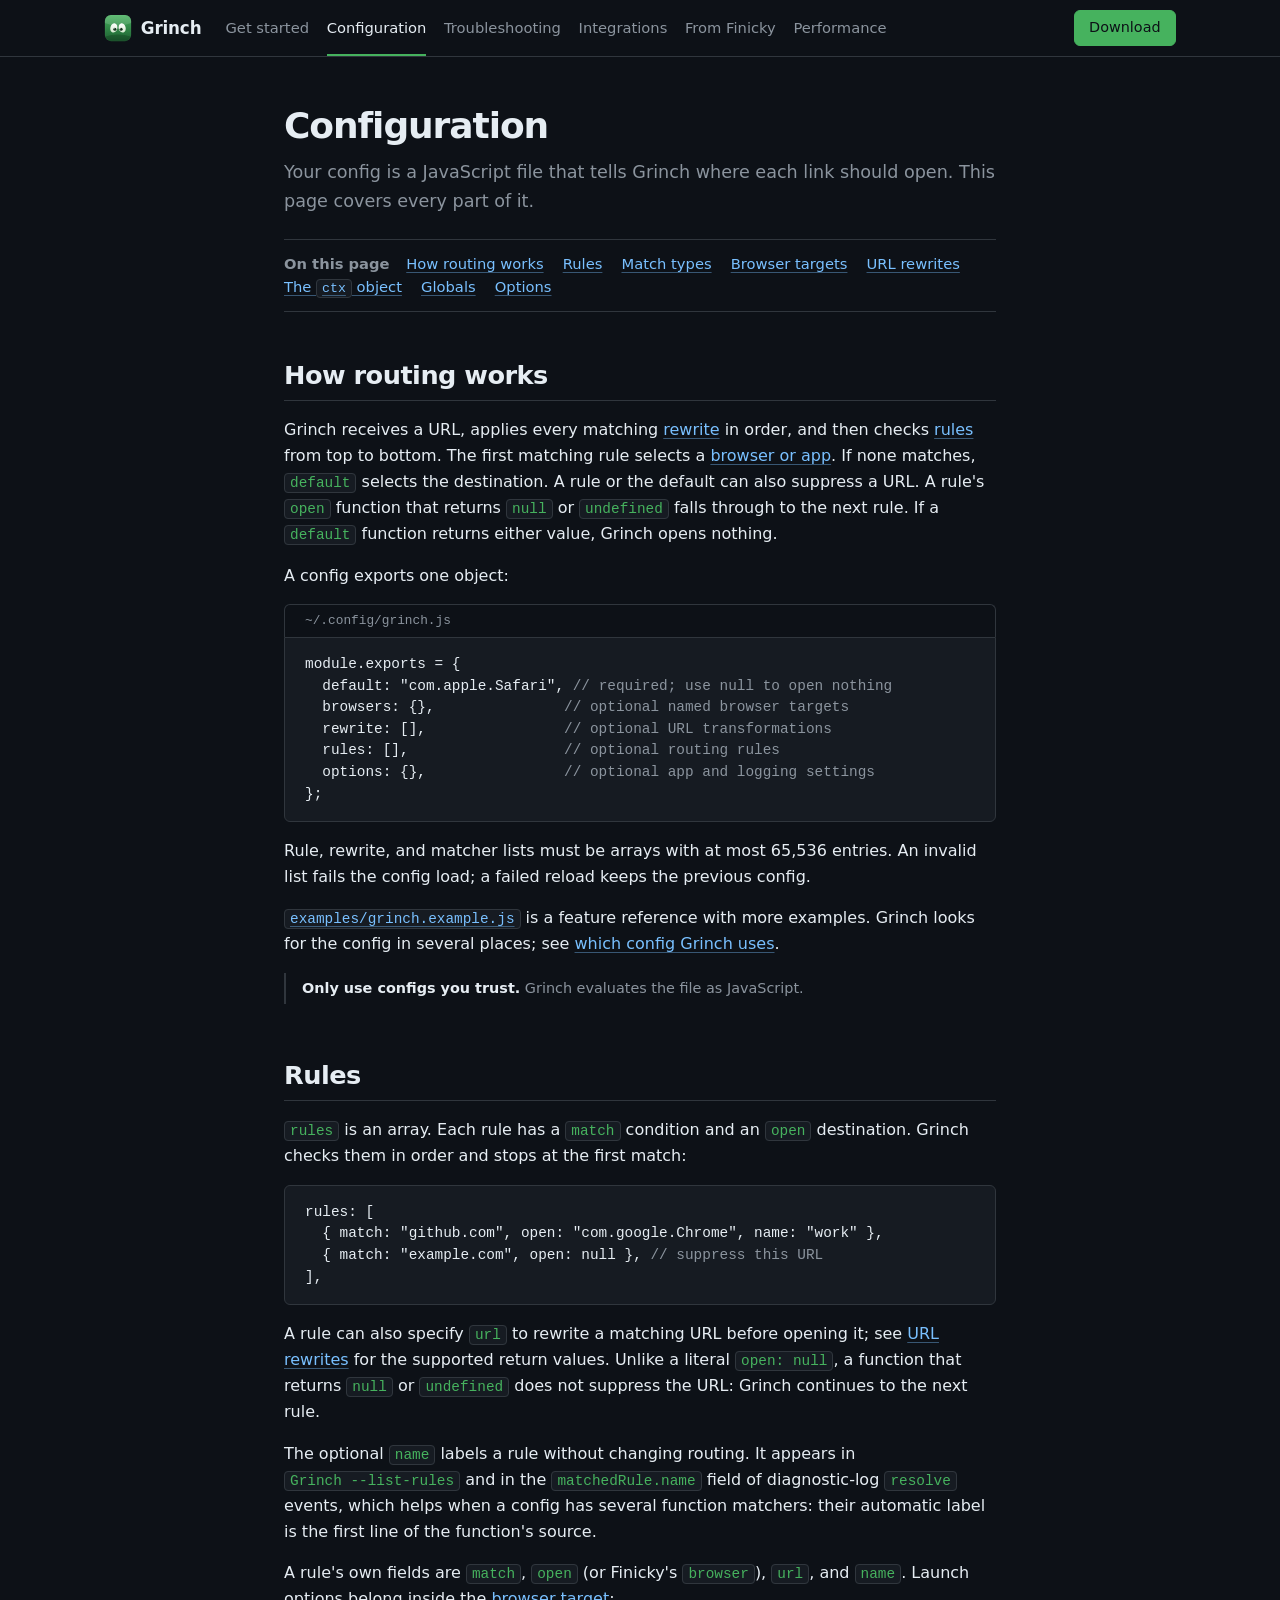
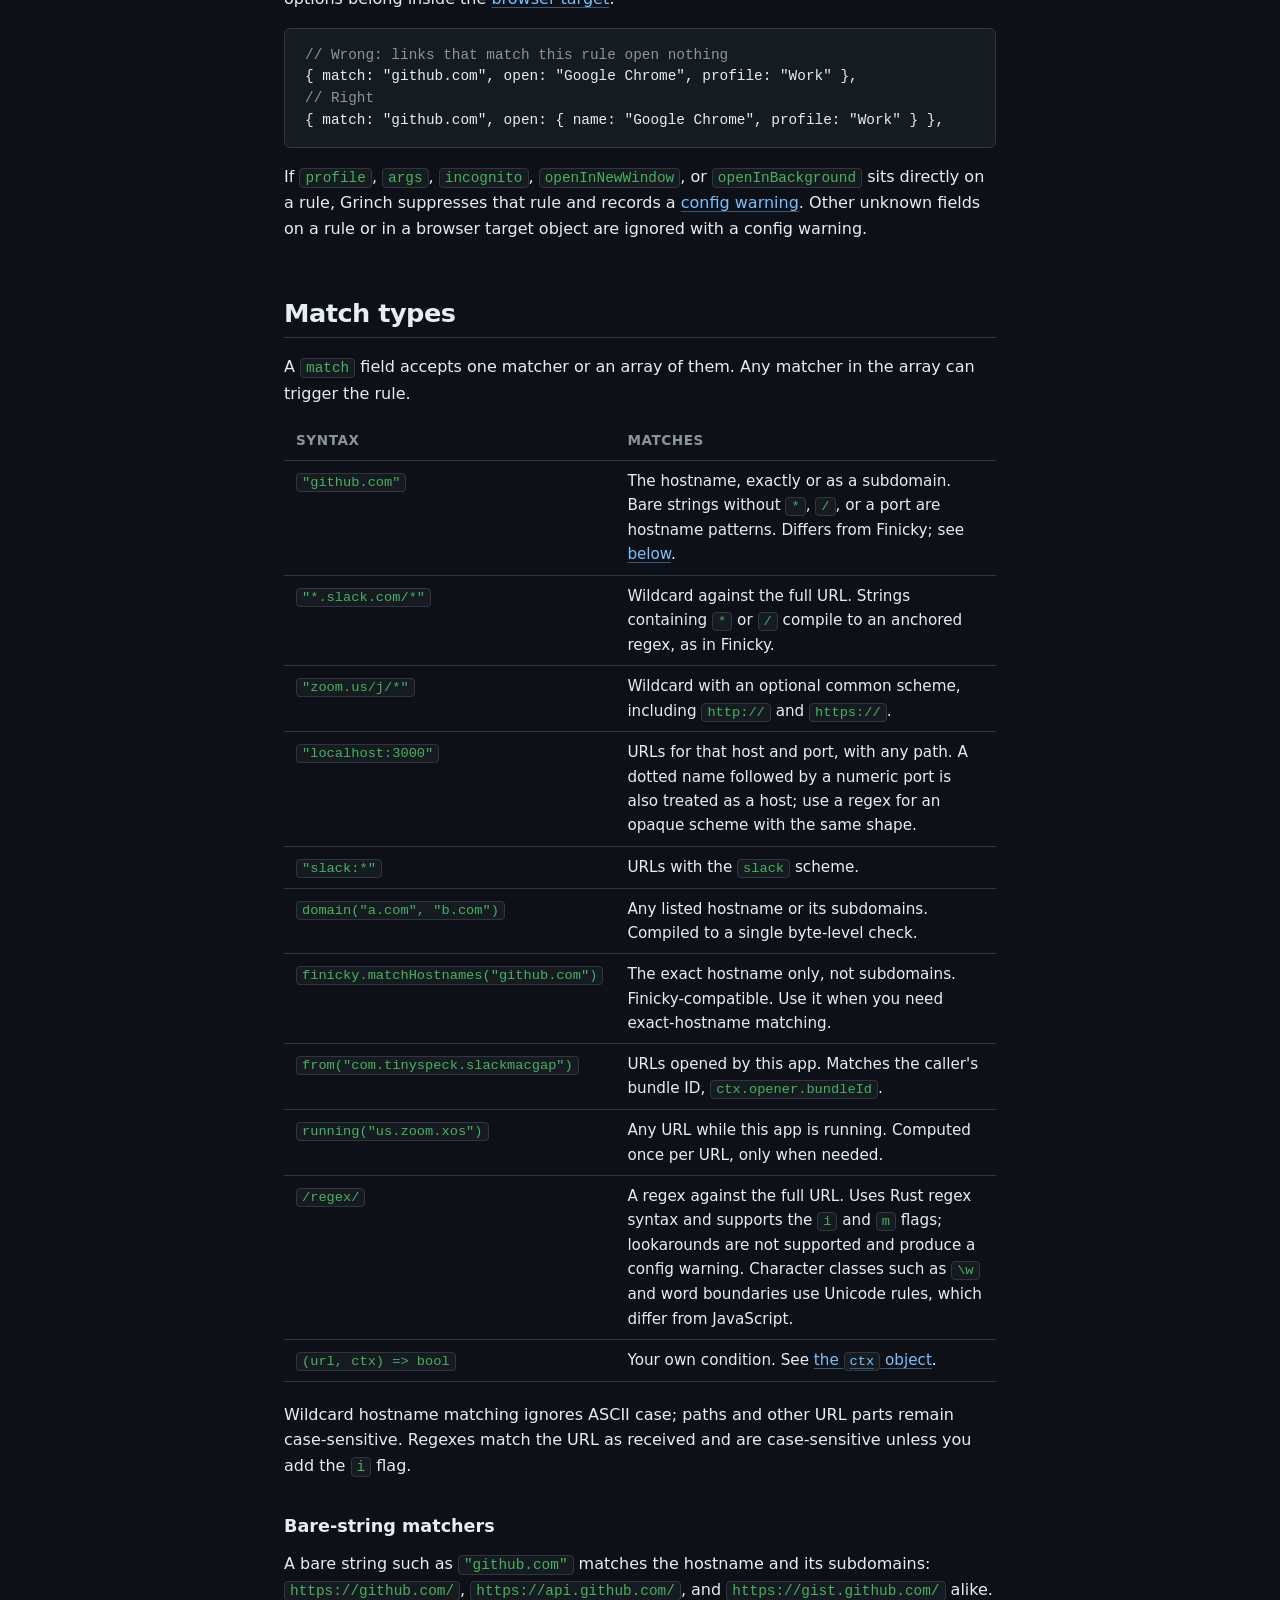
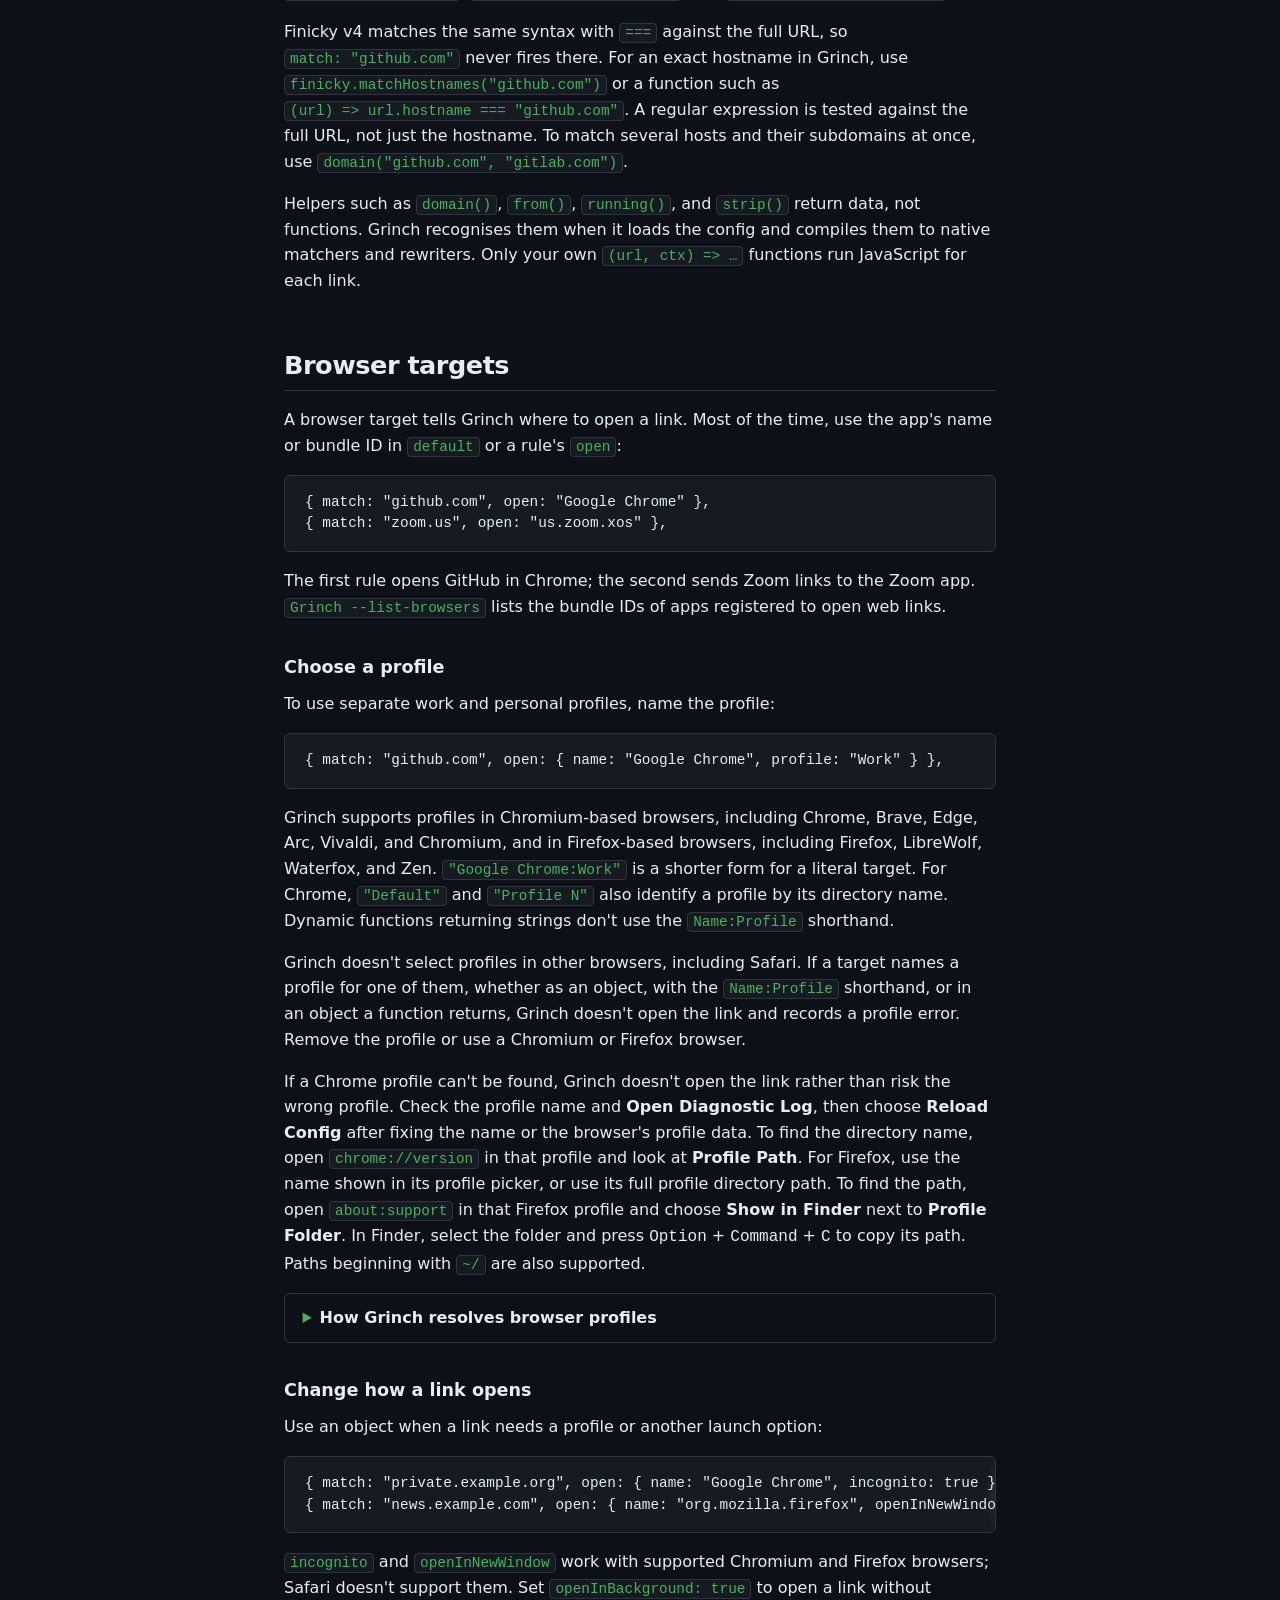
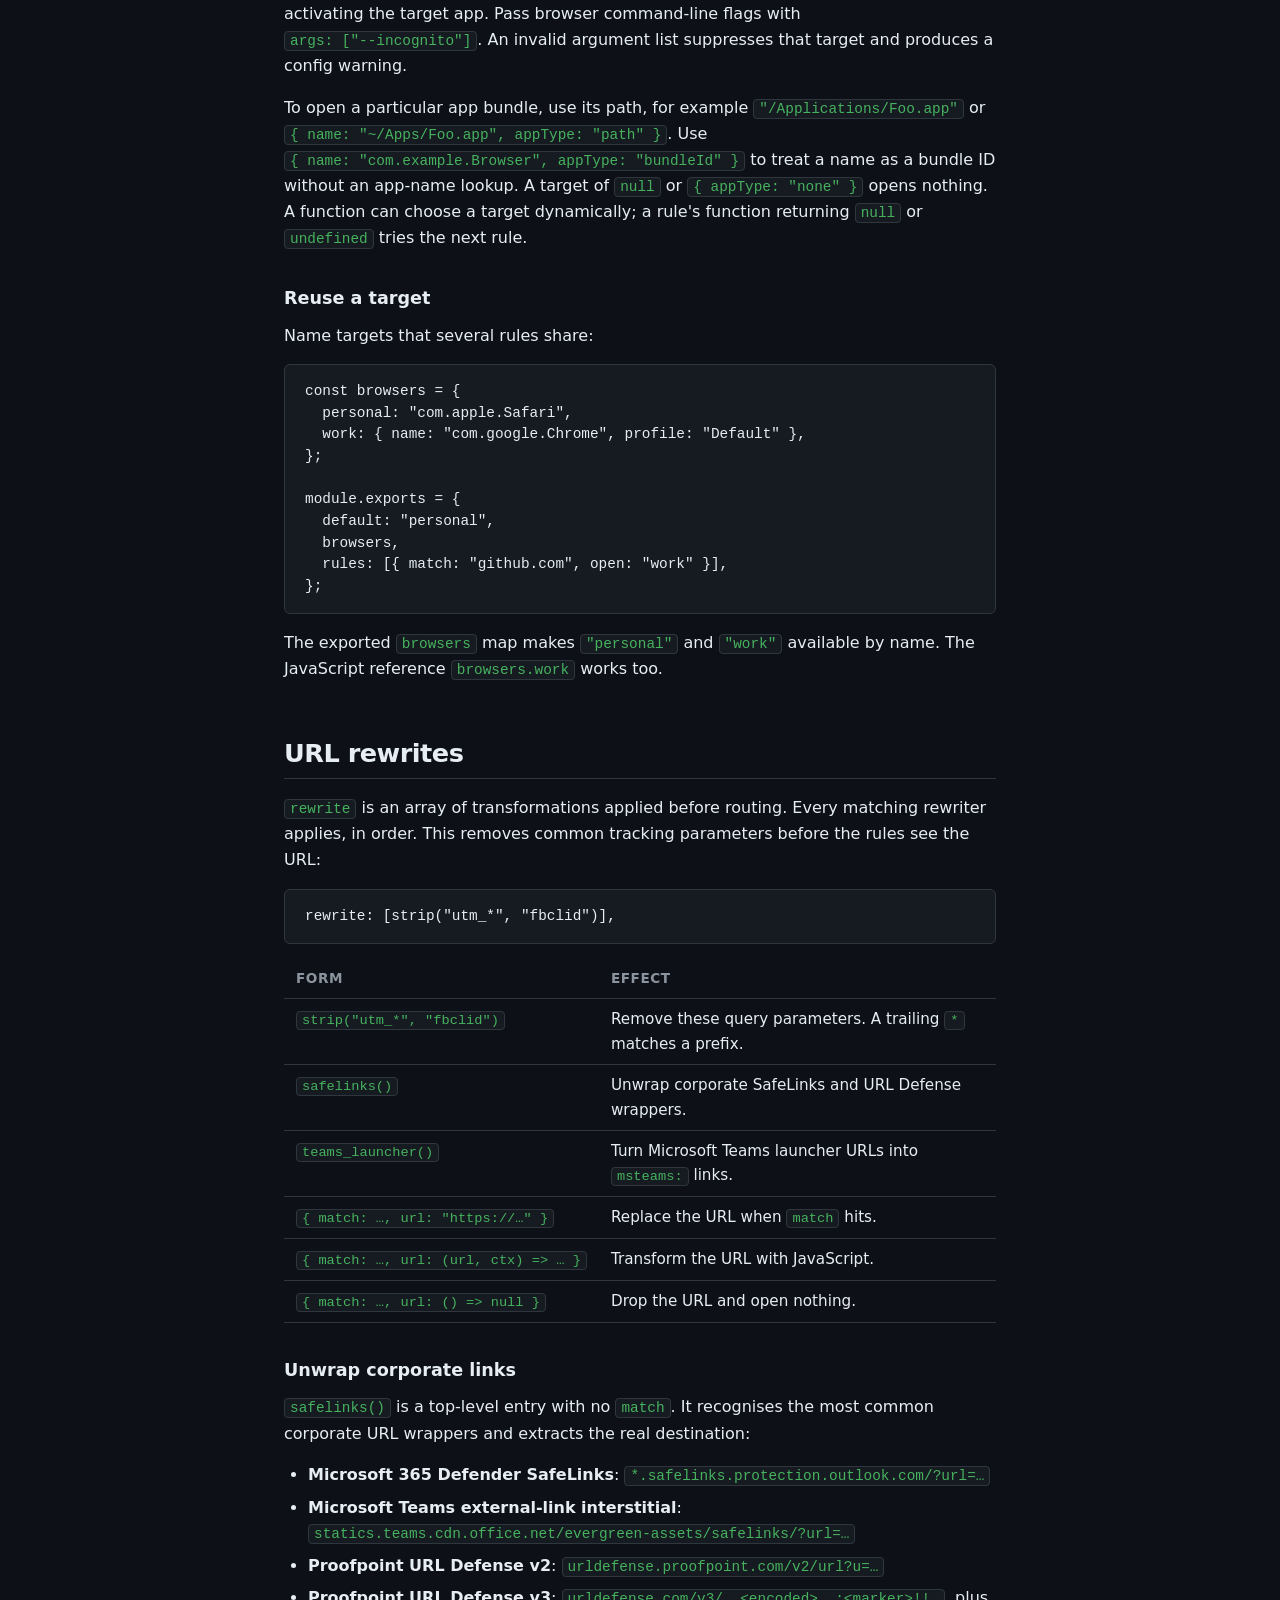
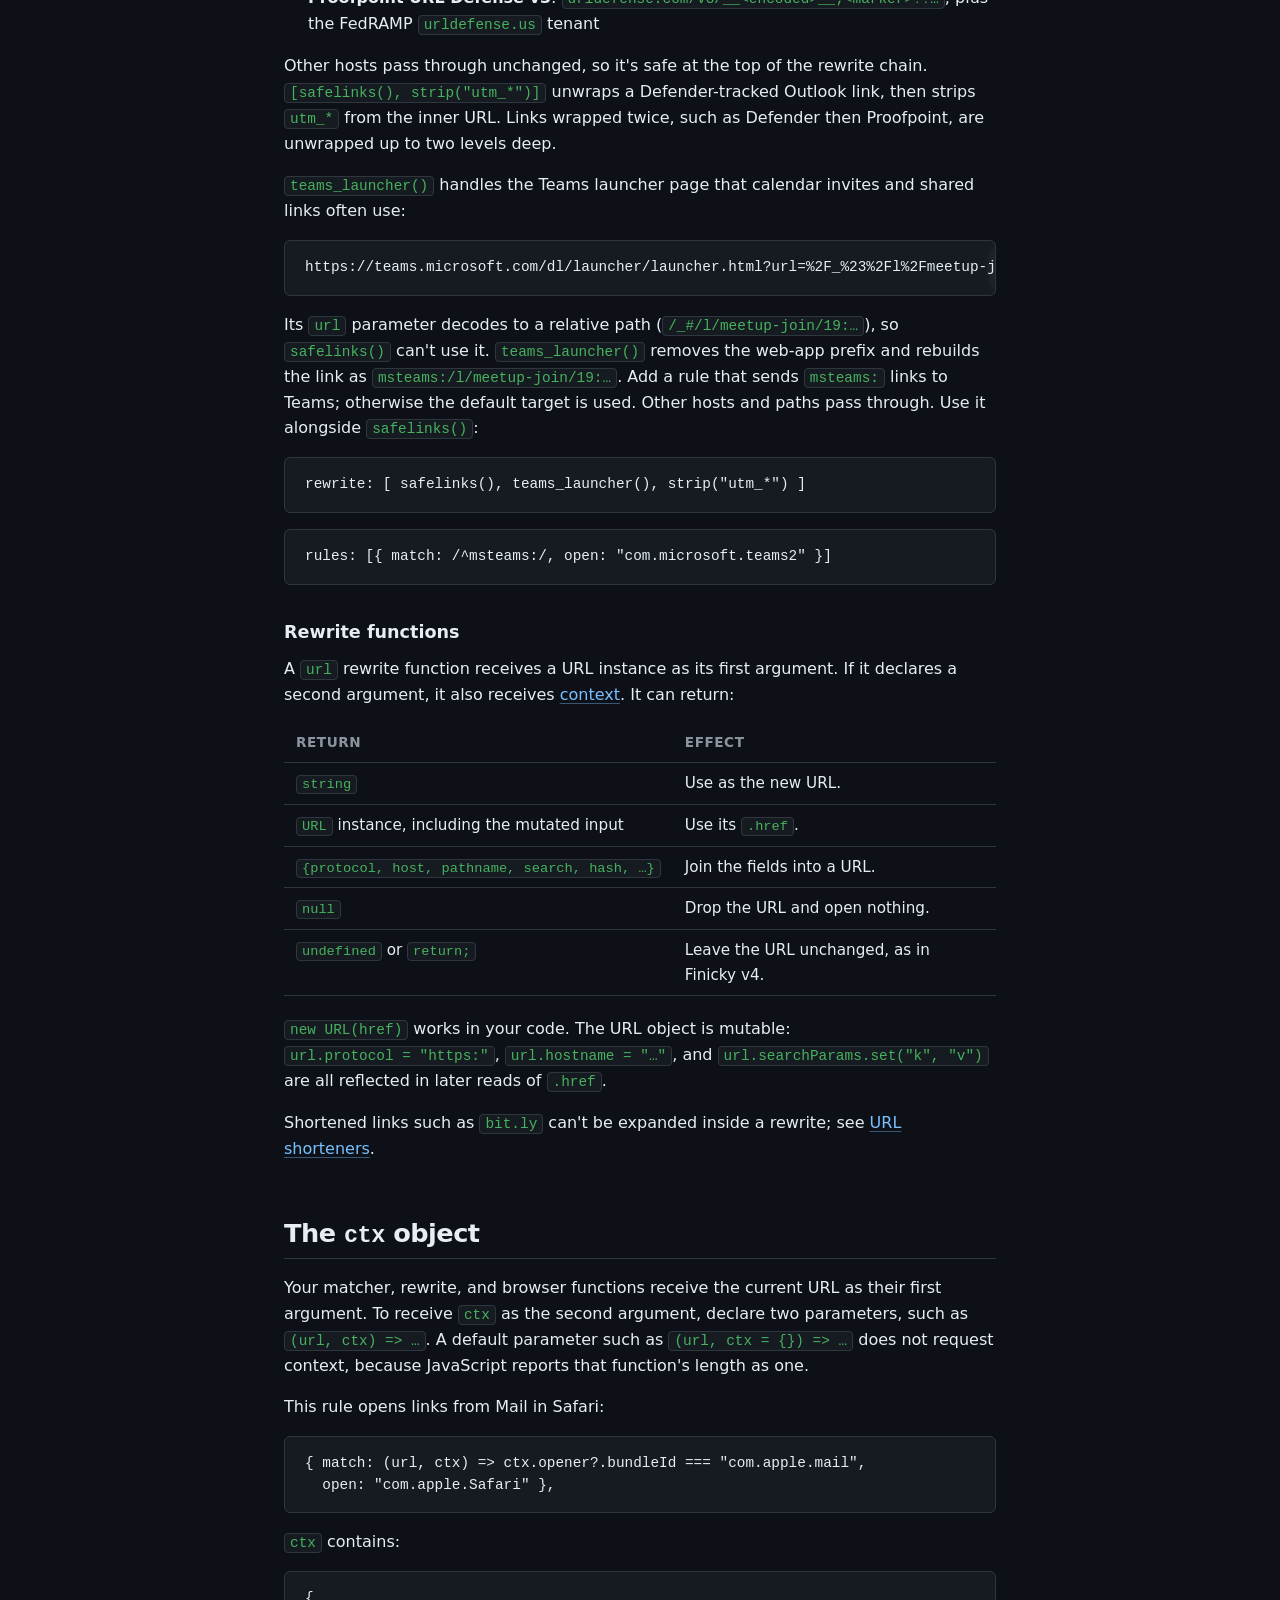
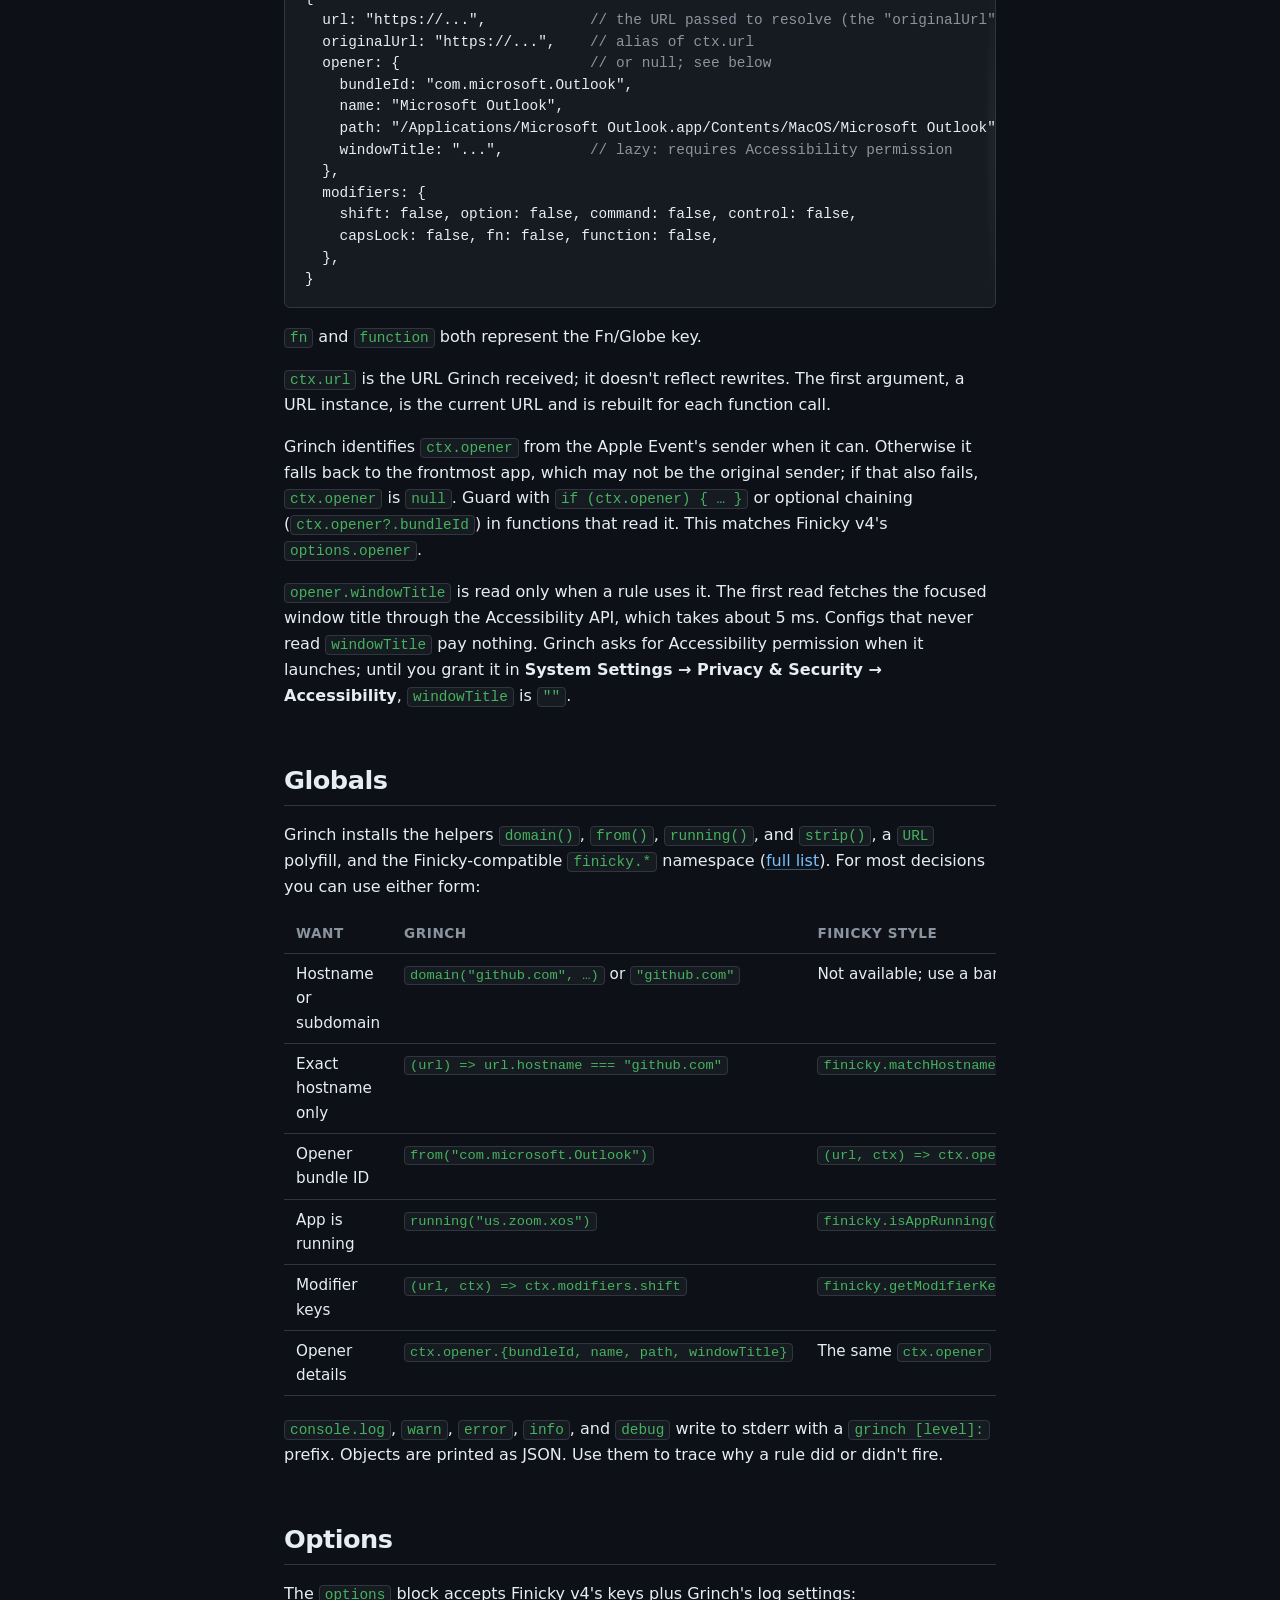
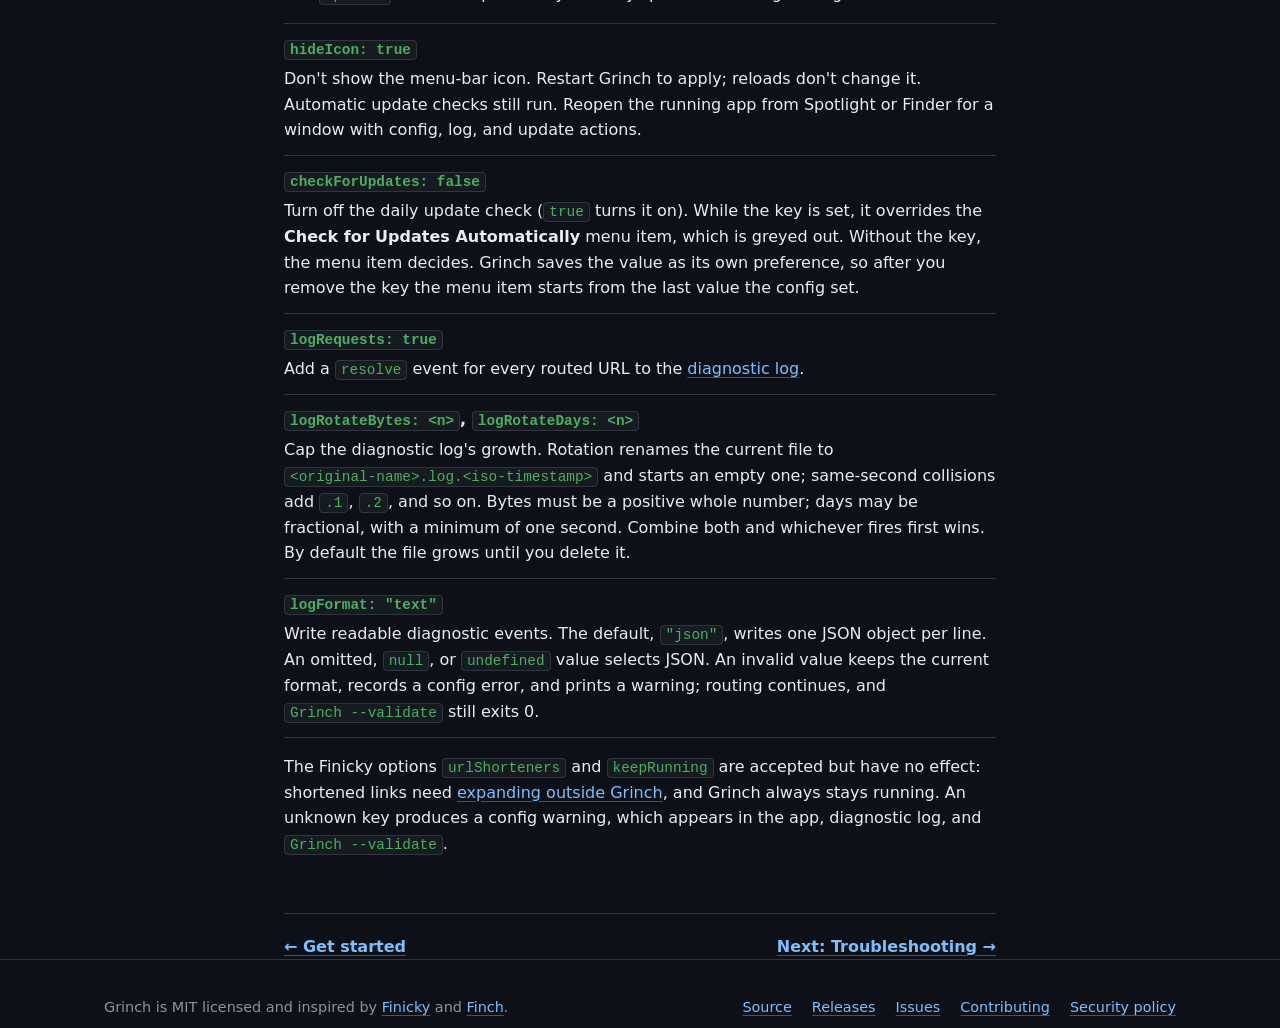
==== commit 30d875a7: "Correct routing and command documentation" ====
--- a/docs/config.html
+++ b/docs/config.html
@@ -155,6 +155,9 @@
     </tbody>
   </table>
   </div>
+  <p>Wildcard hostname matching ignores ASCII case; paths and other URL parts
+    remain case-sensitive. Regexes match the URL as received and are
+    case-sensitive unless you add the <code>i</code> flag.</p>
 
   <h3 id="bare-strings"><a class="self" href="#bare-strings">Bare-string matchers</a></h3>
   <p>A bare string such as <code>"github.com"</code> matches the hostname and its
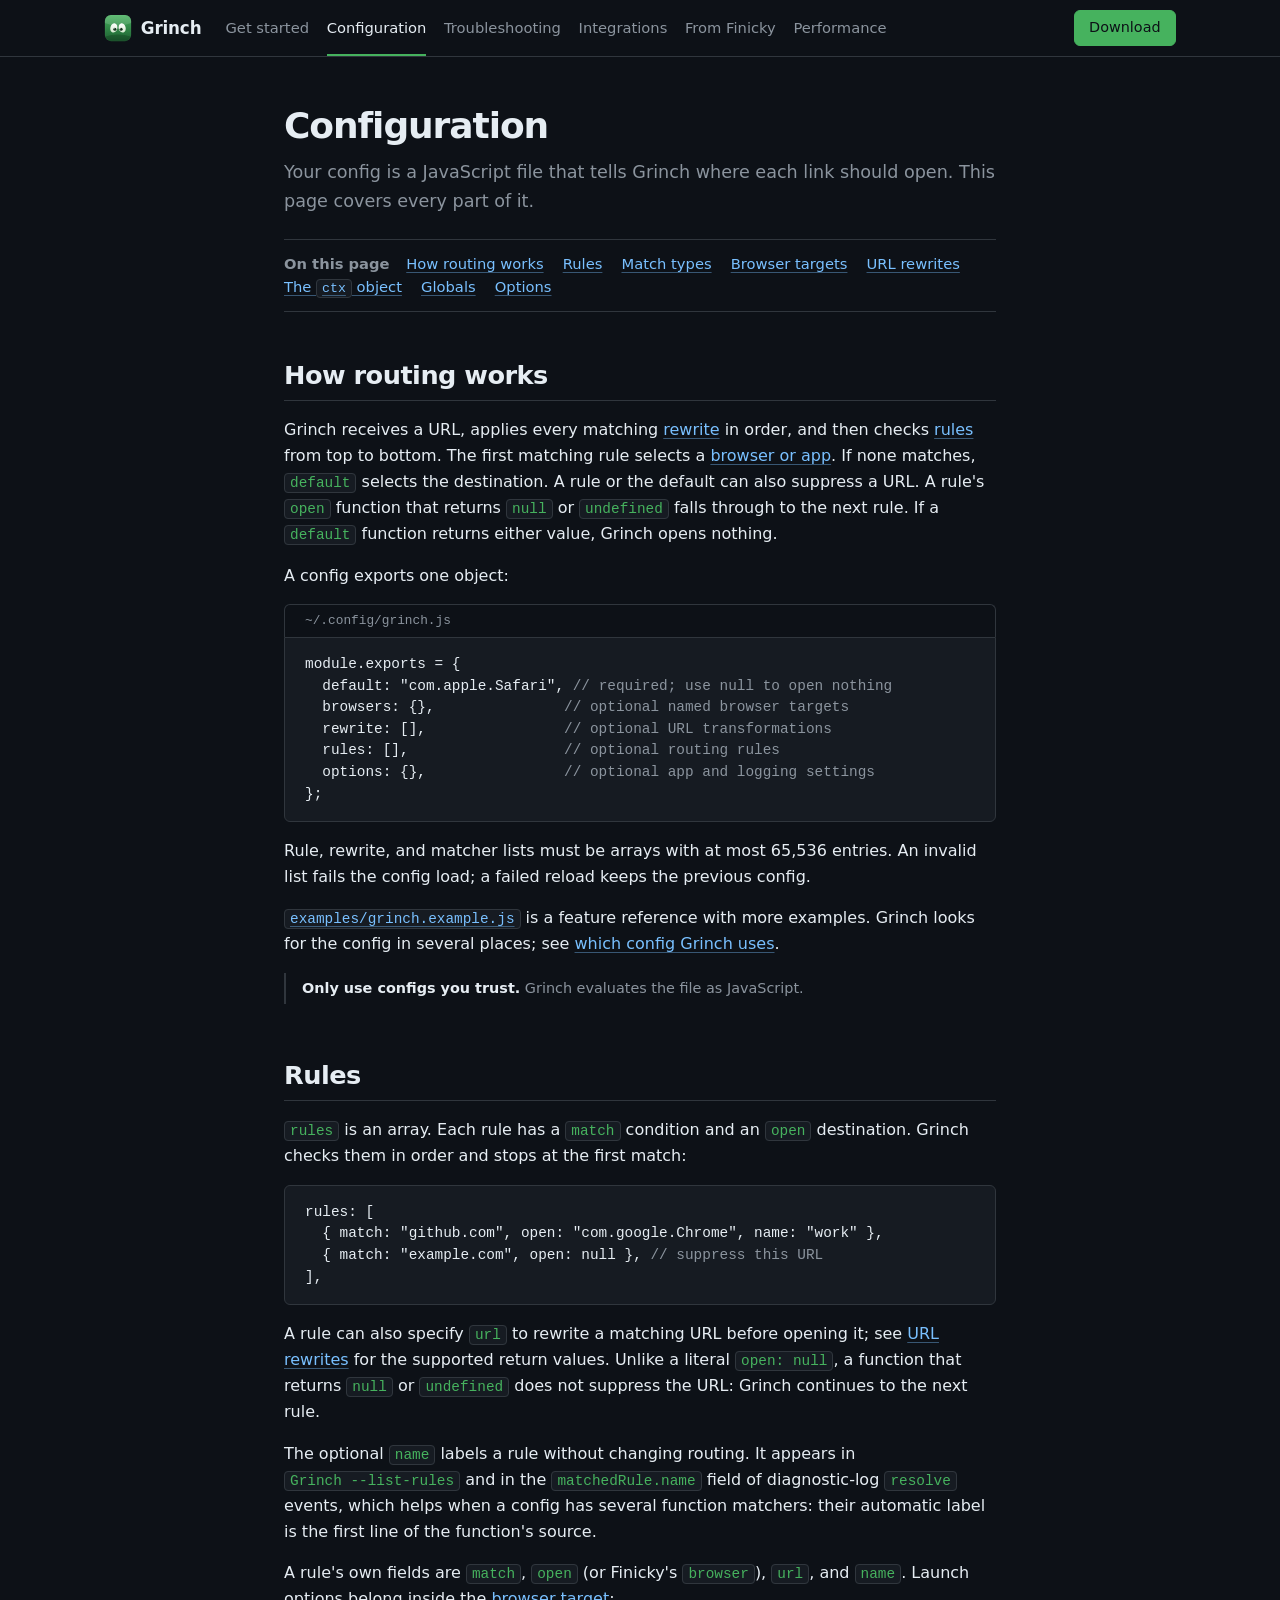
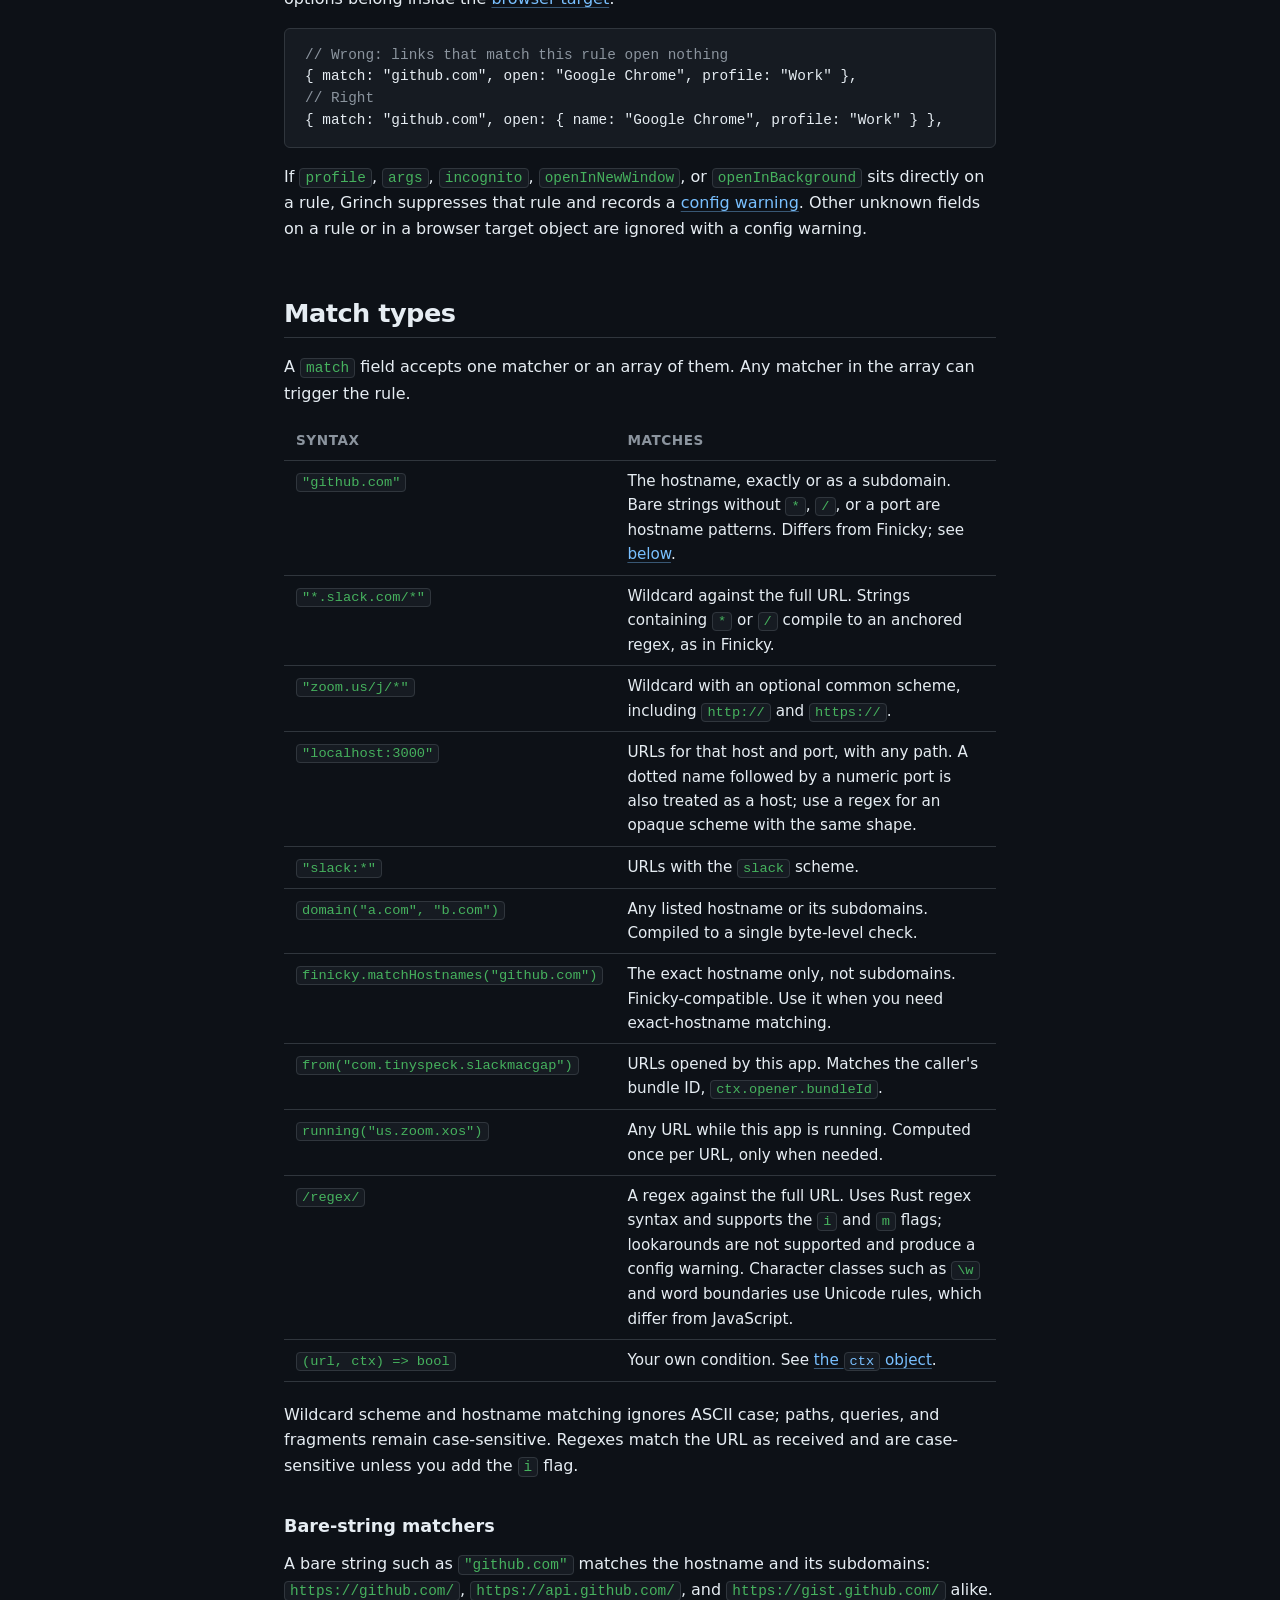
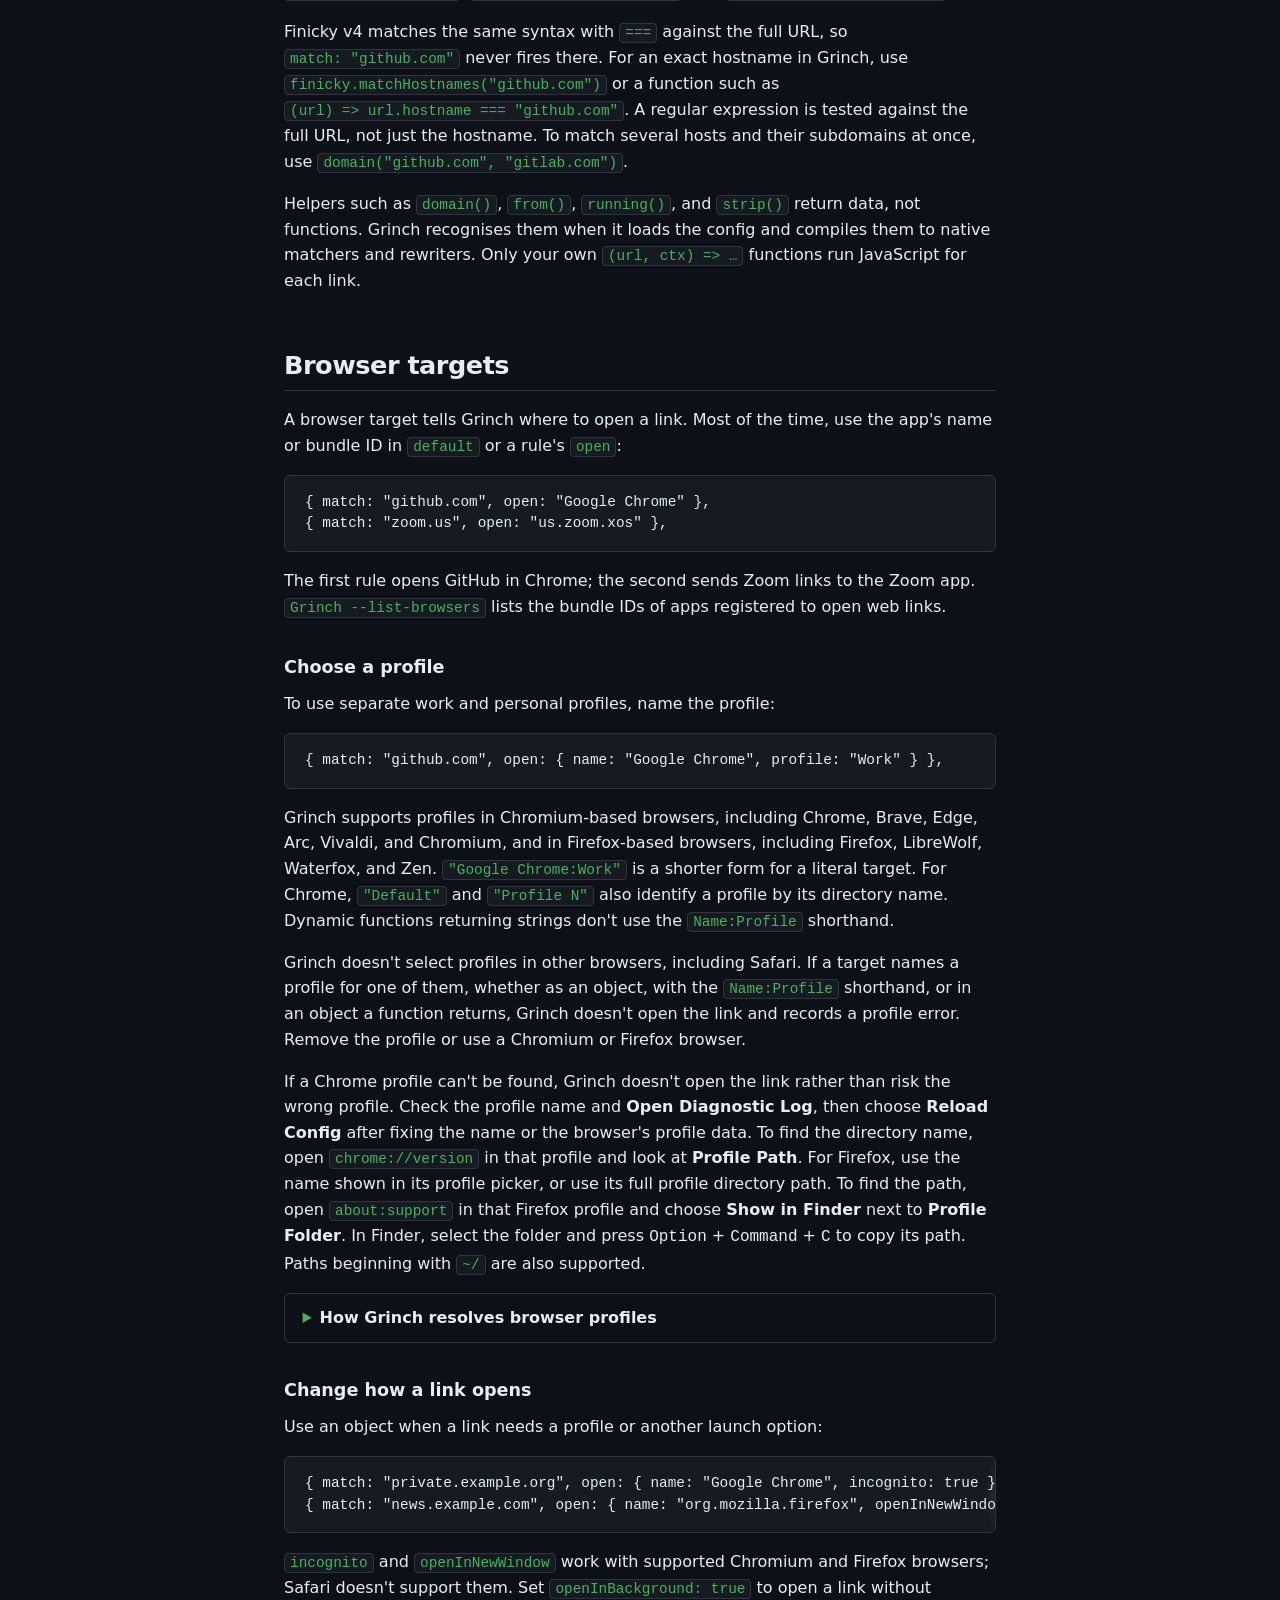
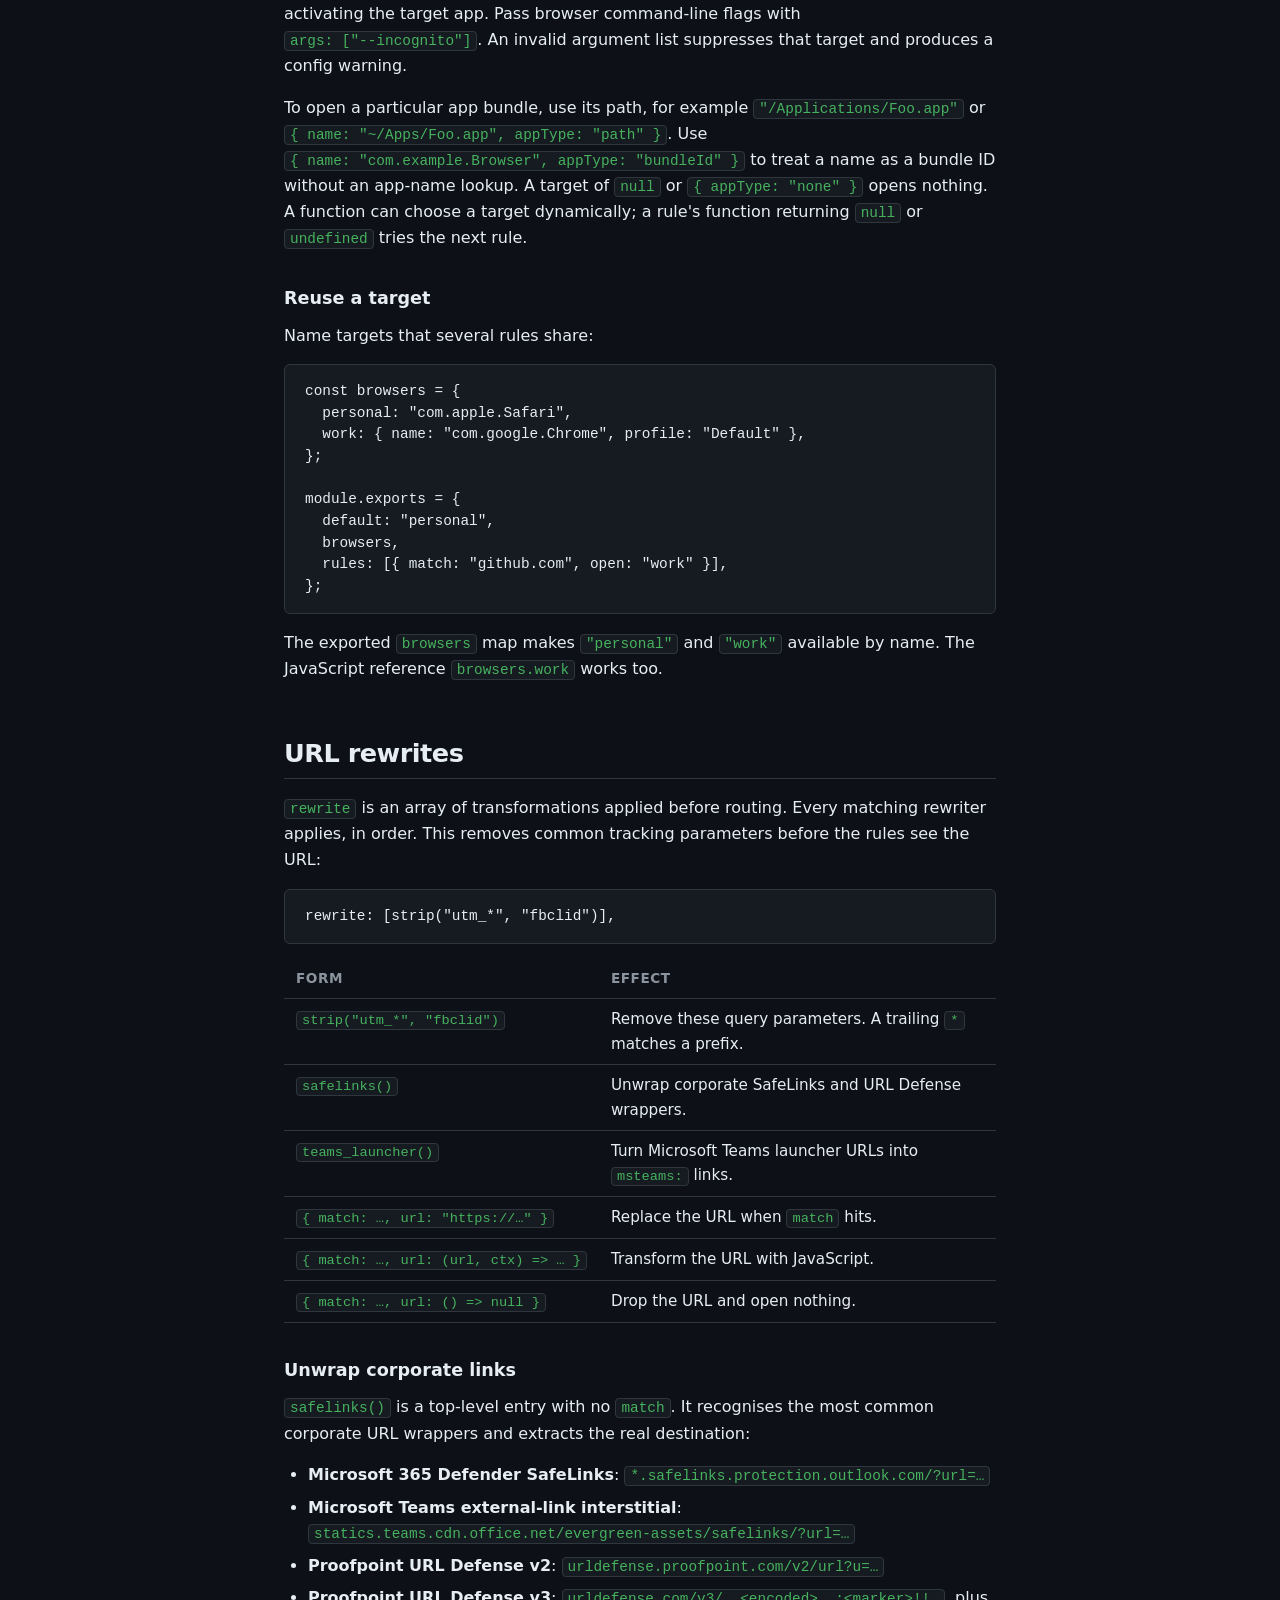
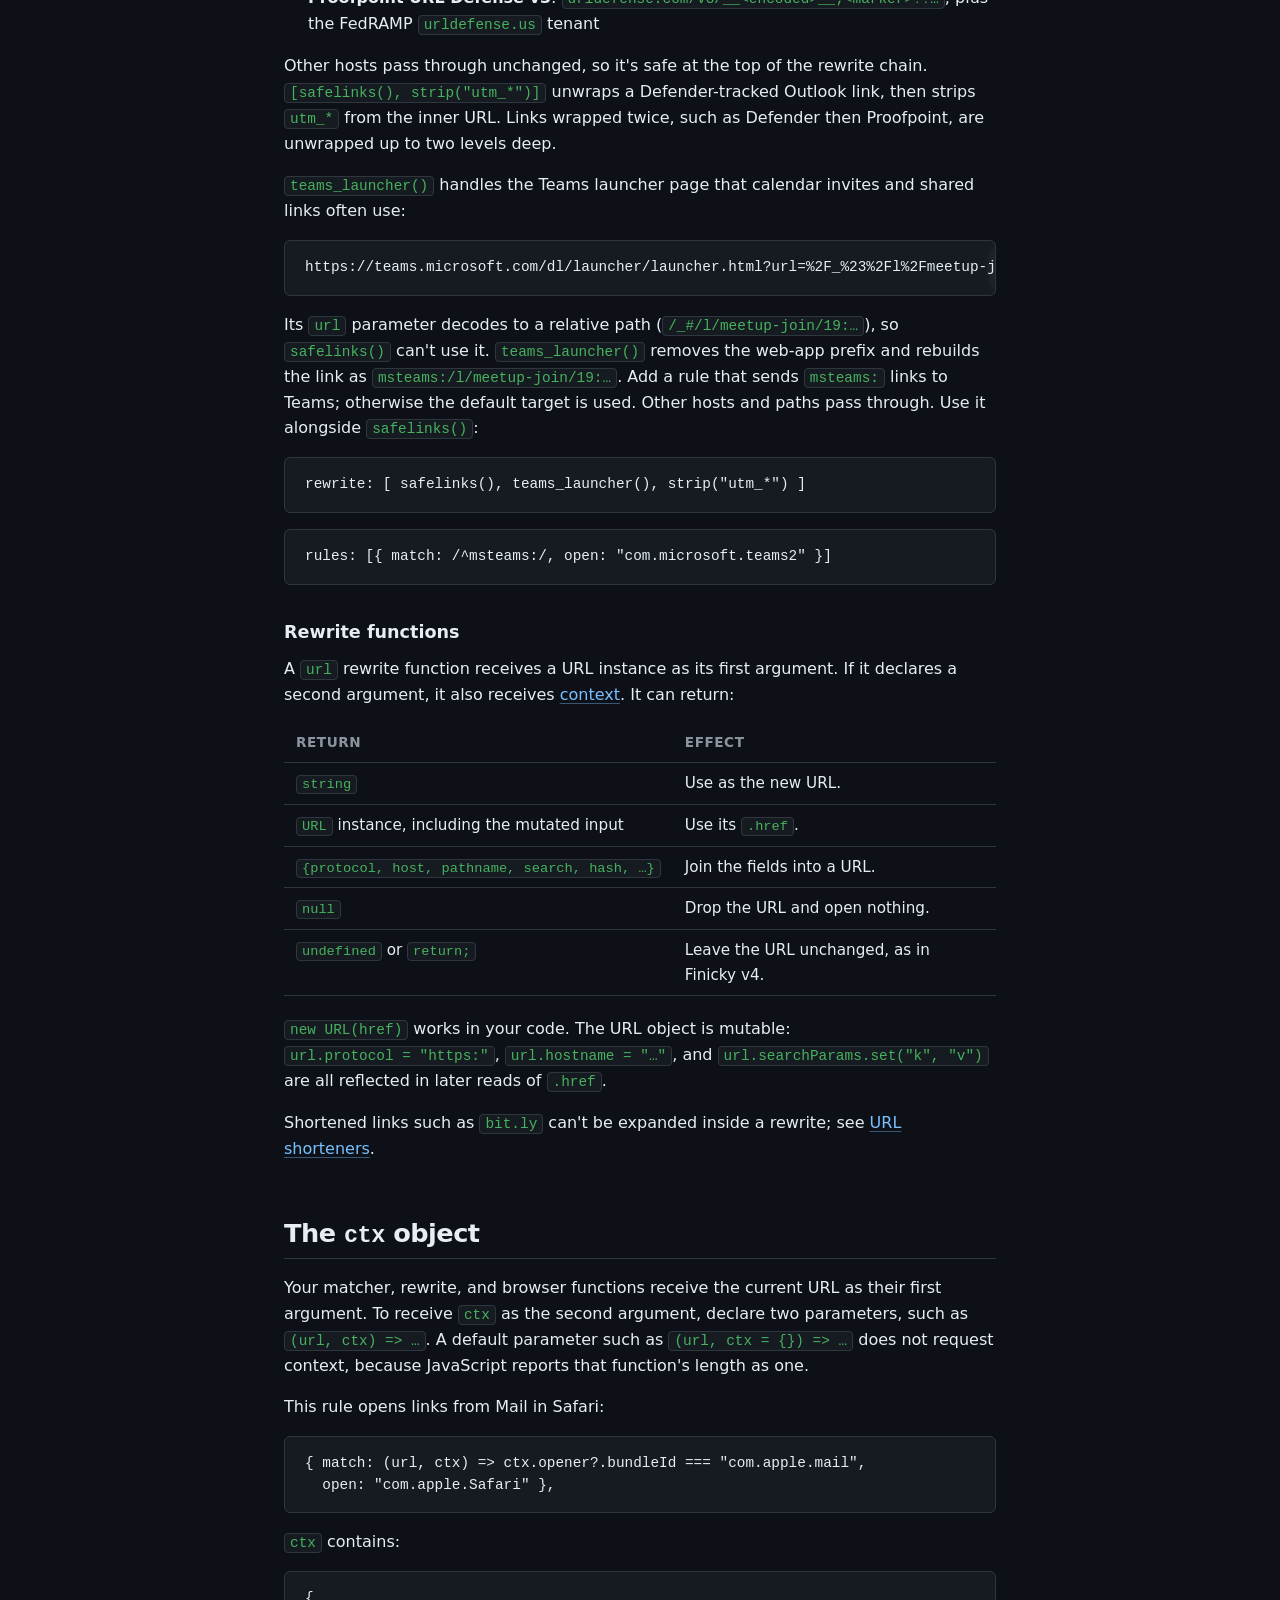
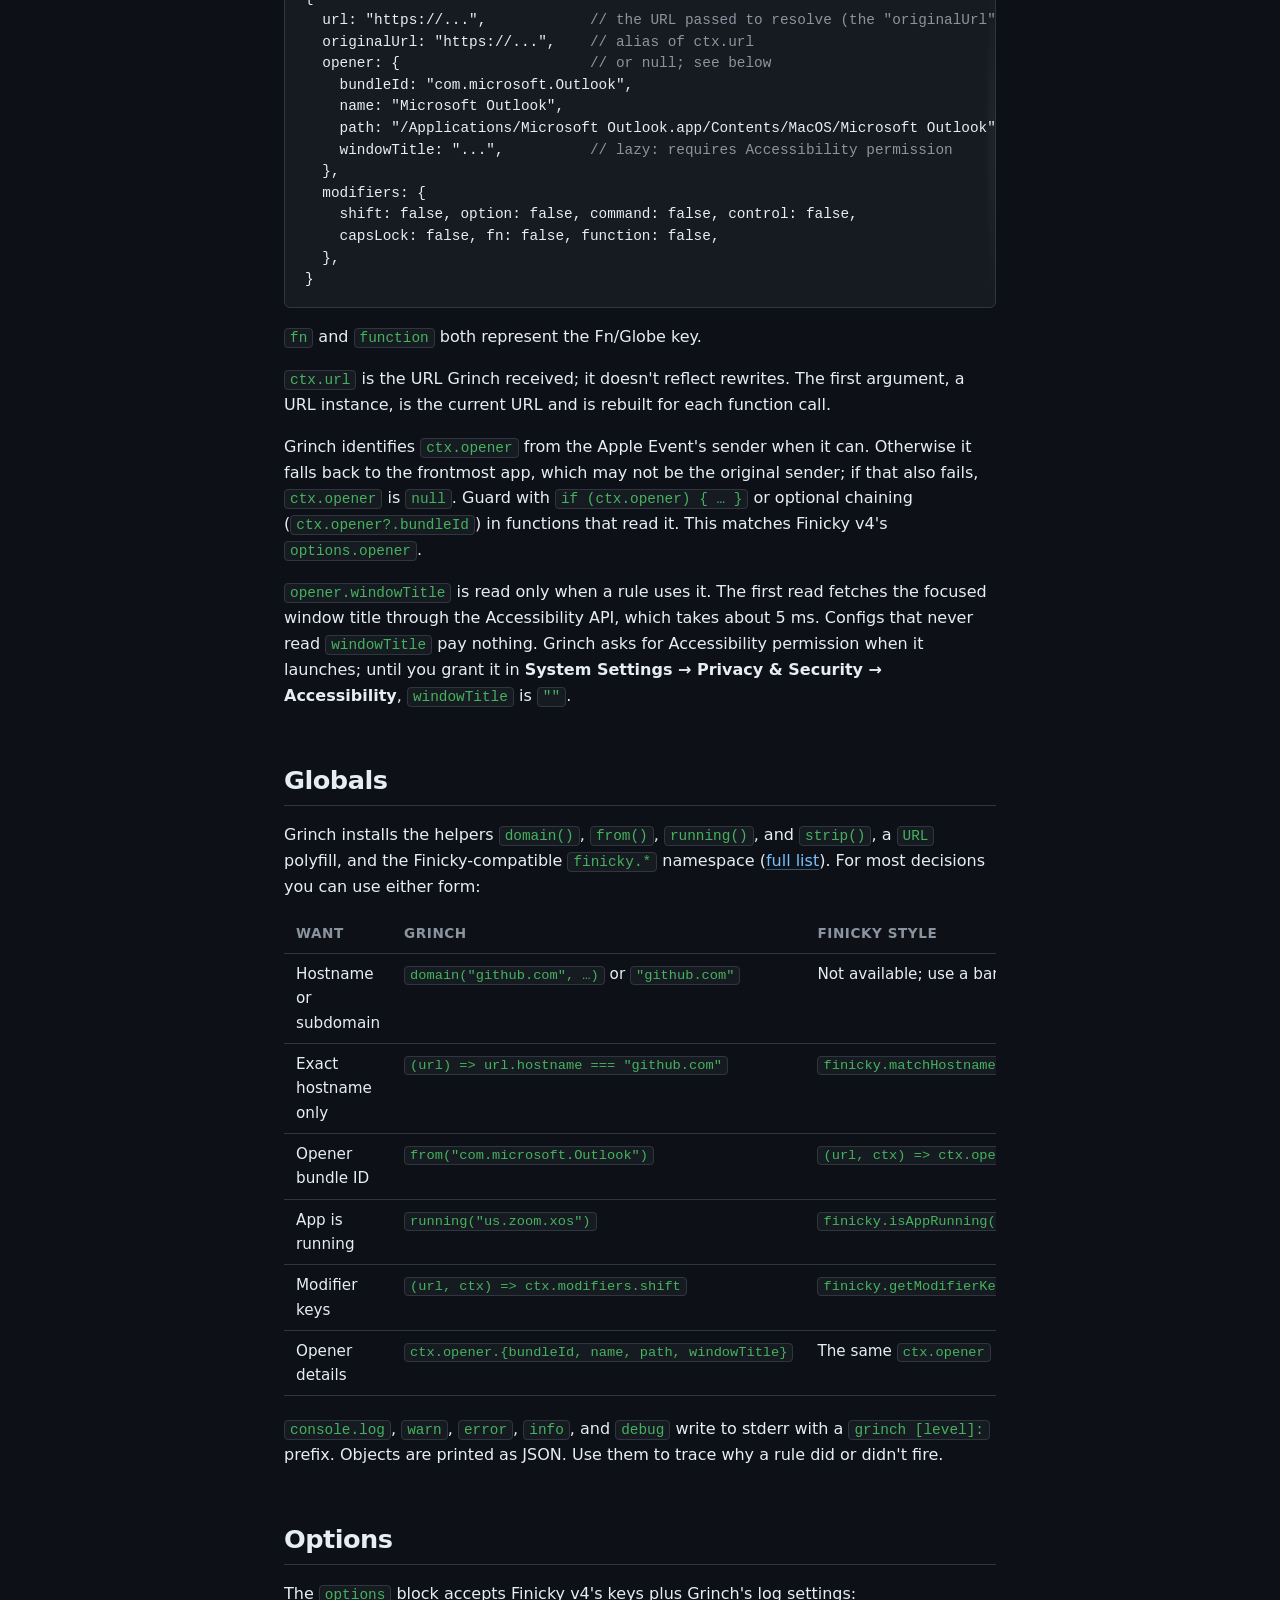
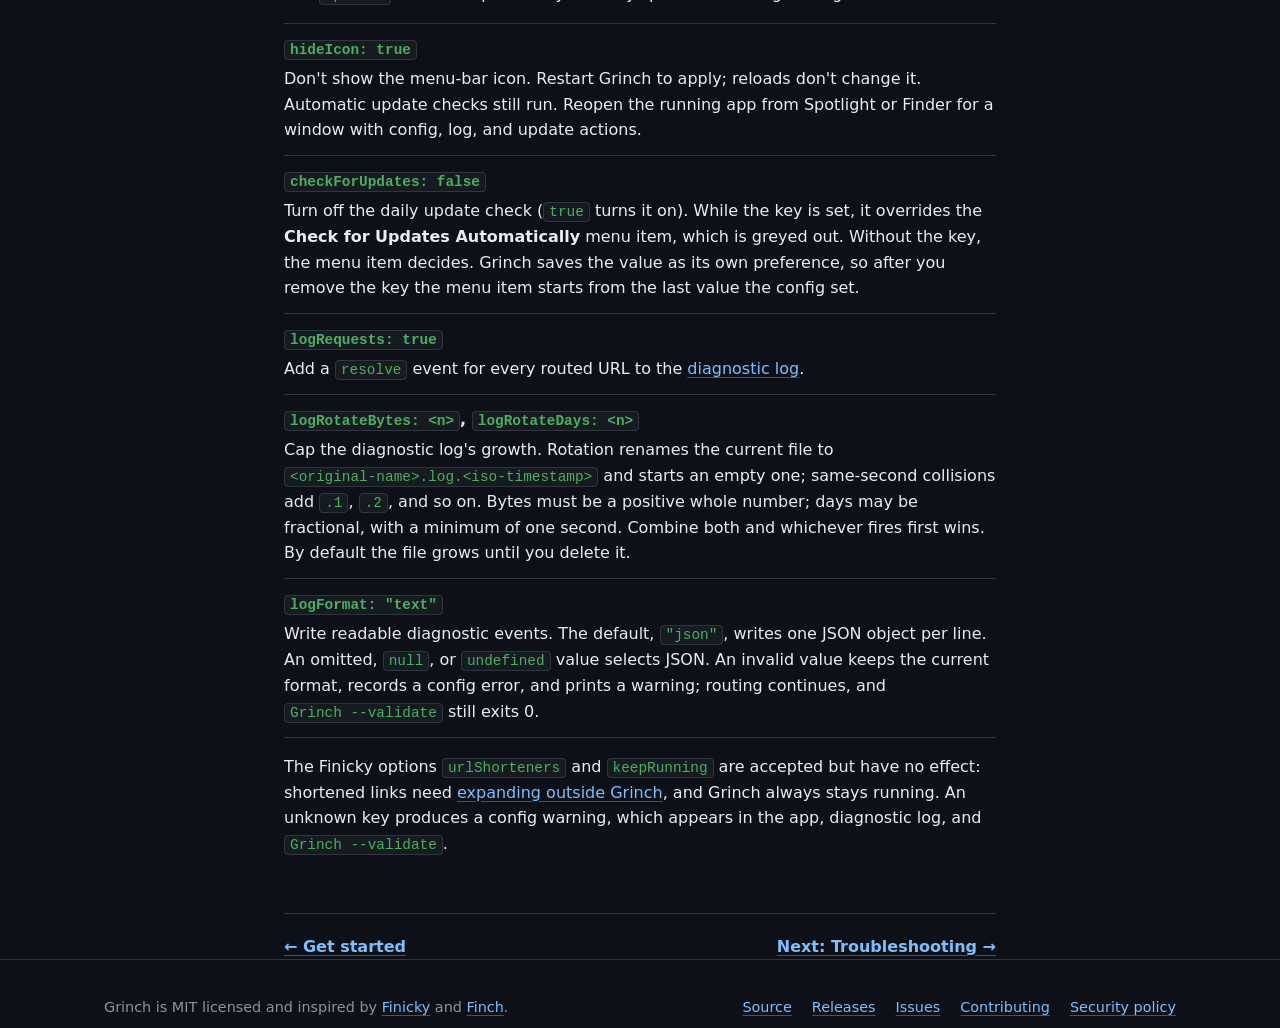
==== commit 89df1d7f: "Match wildcard URL schemes without regard to case" ====
--- a/docs/config.html
+++ b/docs/config.html
@@ -155,8 +155,8 @@
     </tbody>
   </table>
   </div>
-  <p>Wildcard hostname matching ignores ASCII case; paths and other URL parts
-    remain case-sensitive. Regexes match the URL as received and are
+  <p>Wildcard scheme and hostname matching ignores ASCII case; paths, queries,
+    and fragments remain case-sensitive. Regexes match the URL as received and are
     case-sensitive unless you add the <code>i</code> flag.</p>
 
   <h3 id="bare-strings"><a class="self" href="#bare-strings">Bare-string matchers</a></h3>
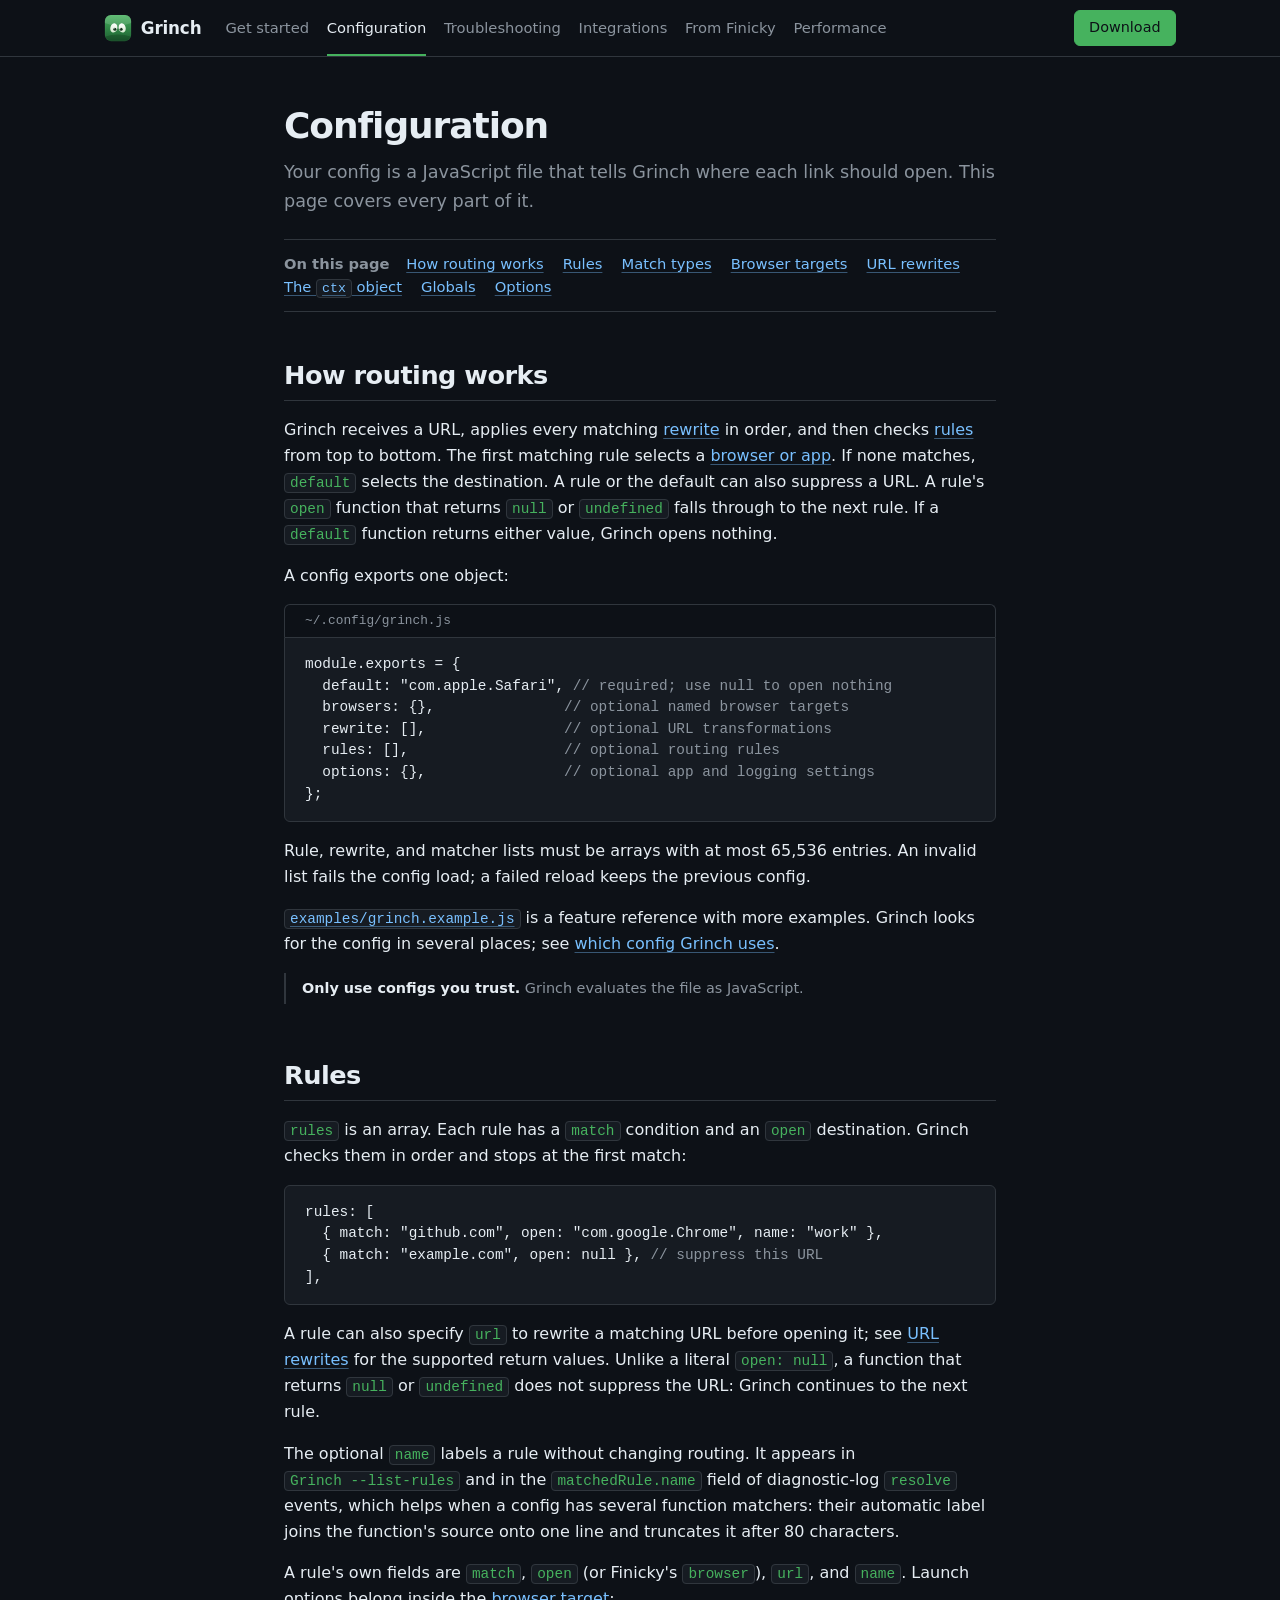
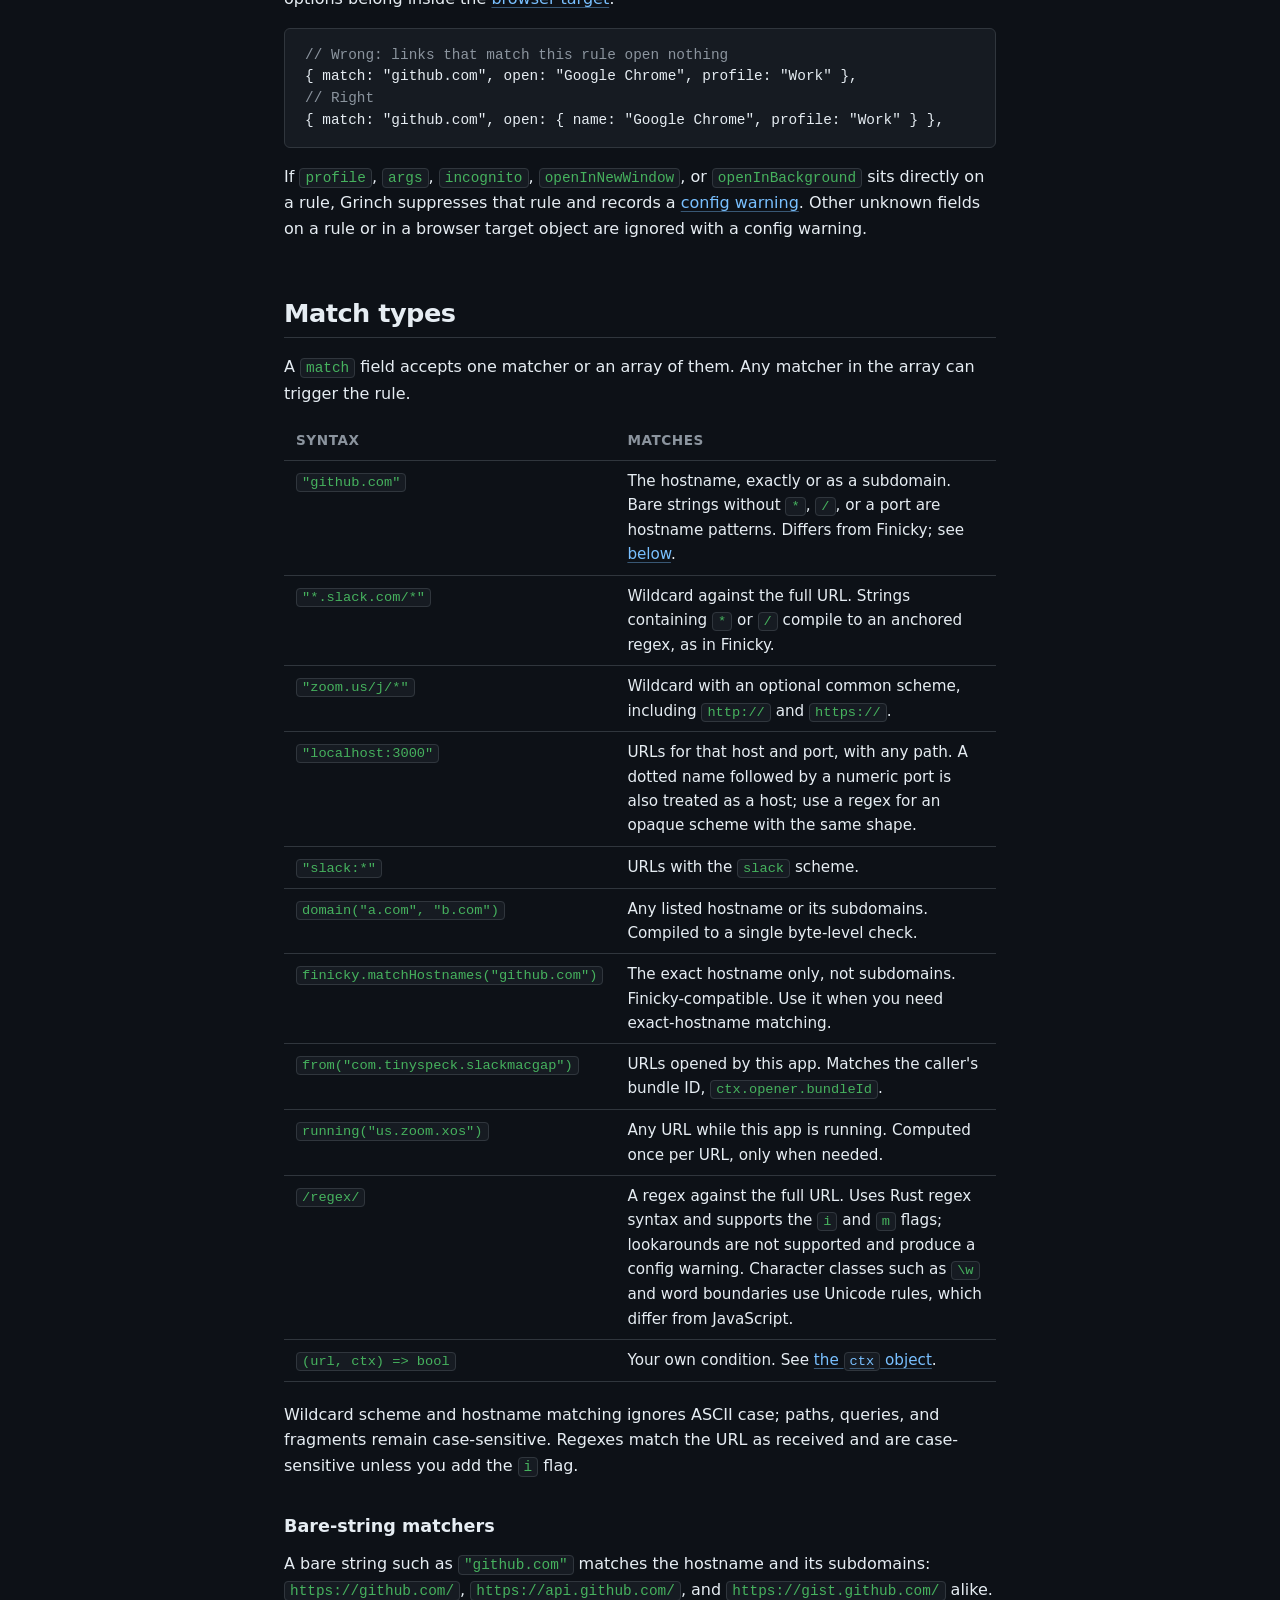
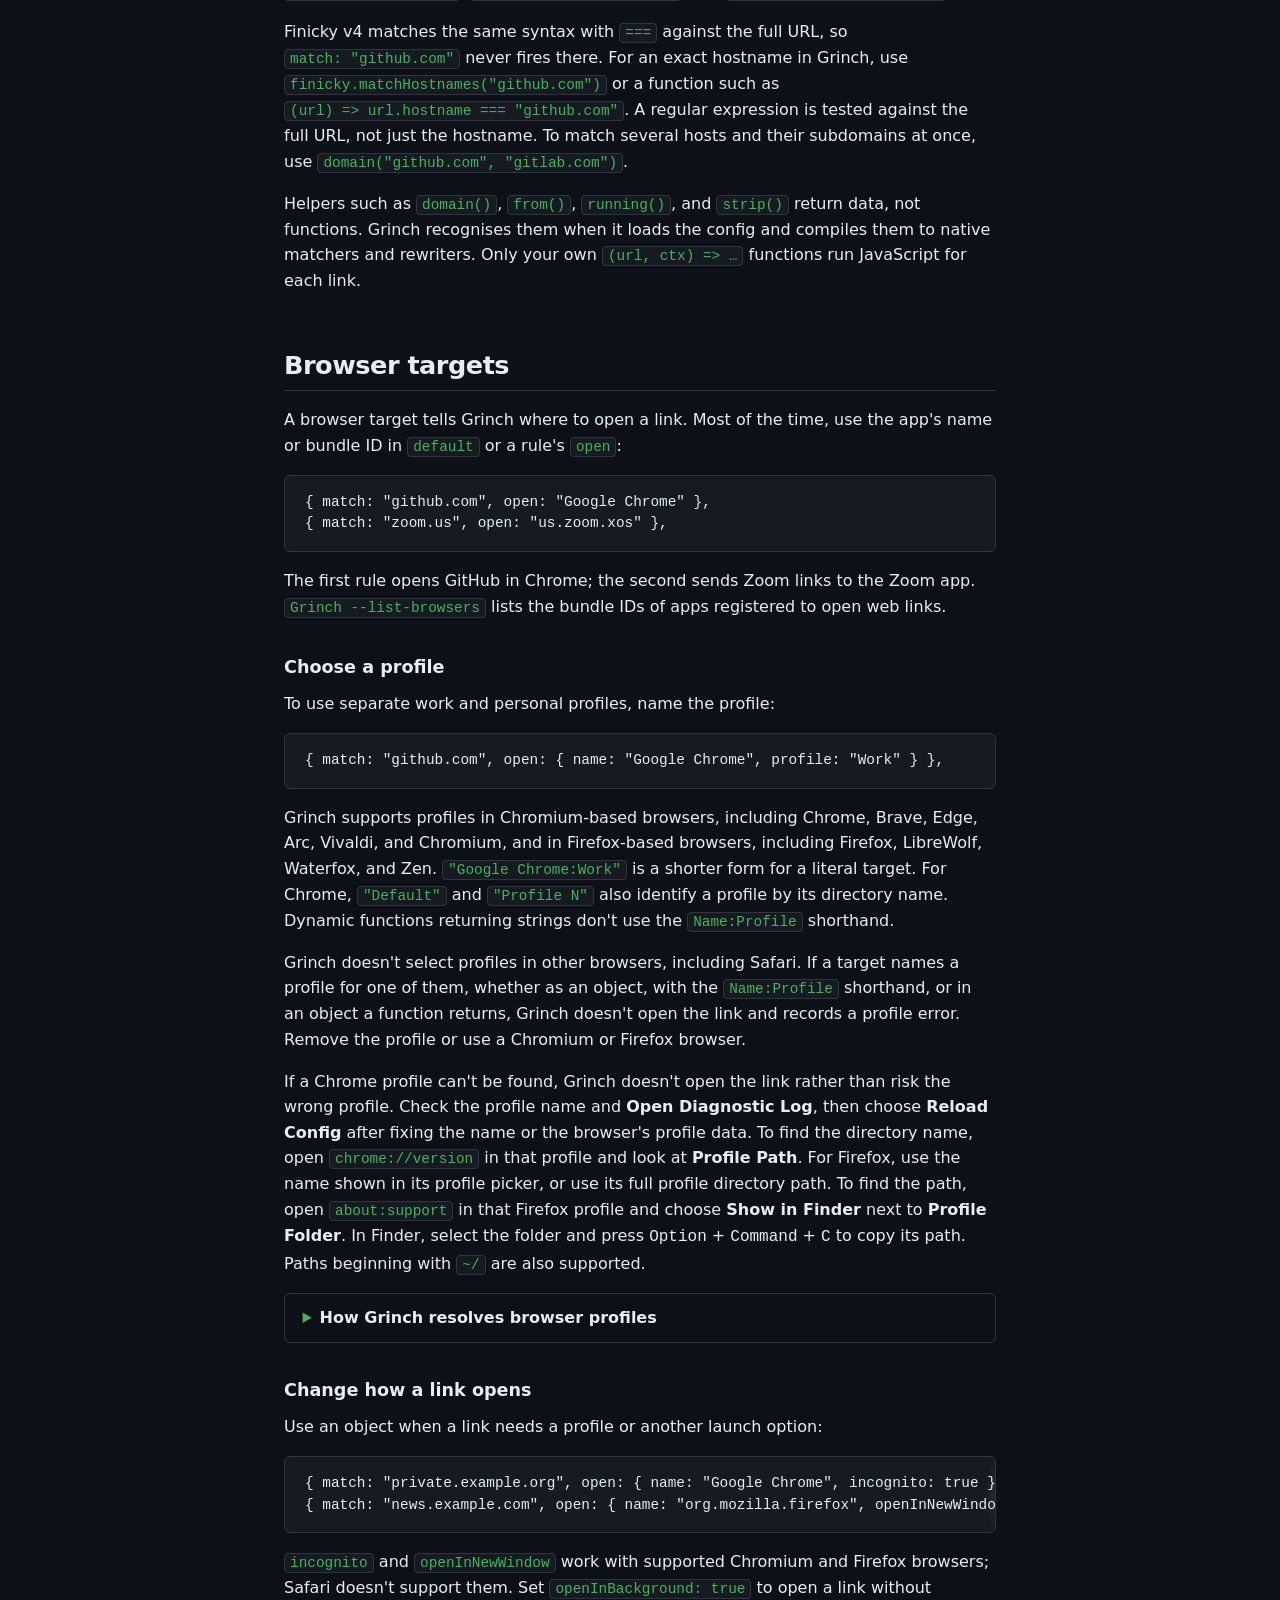
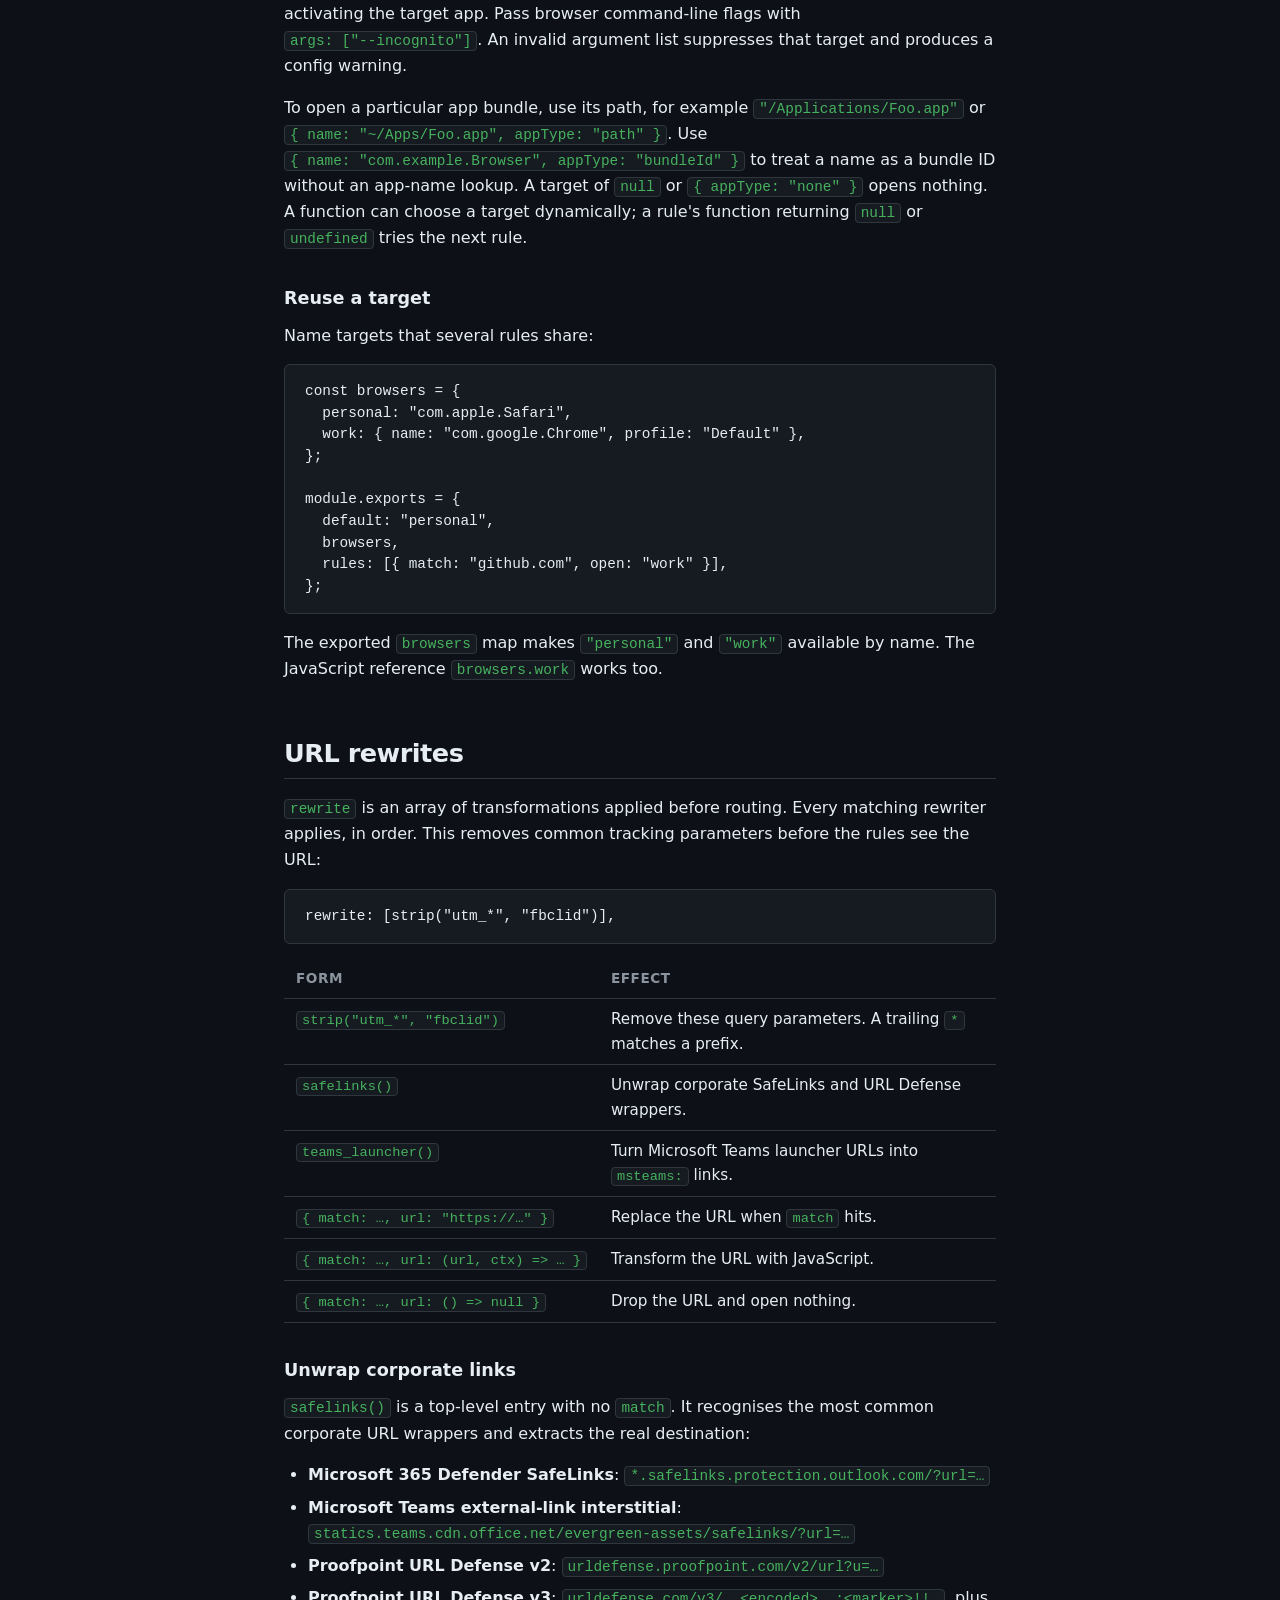
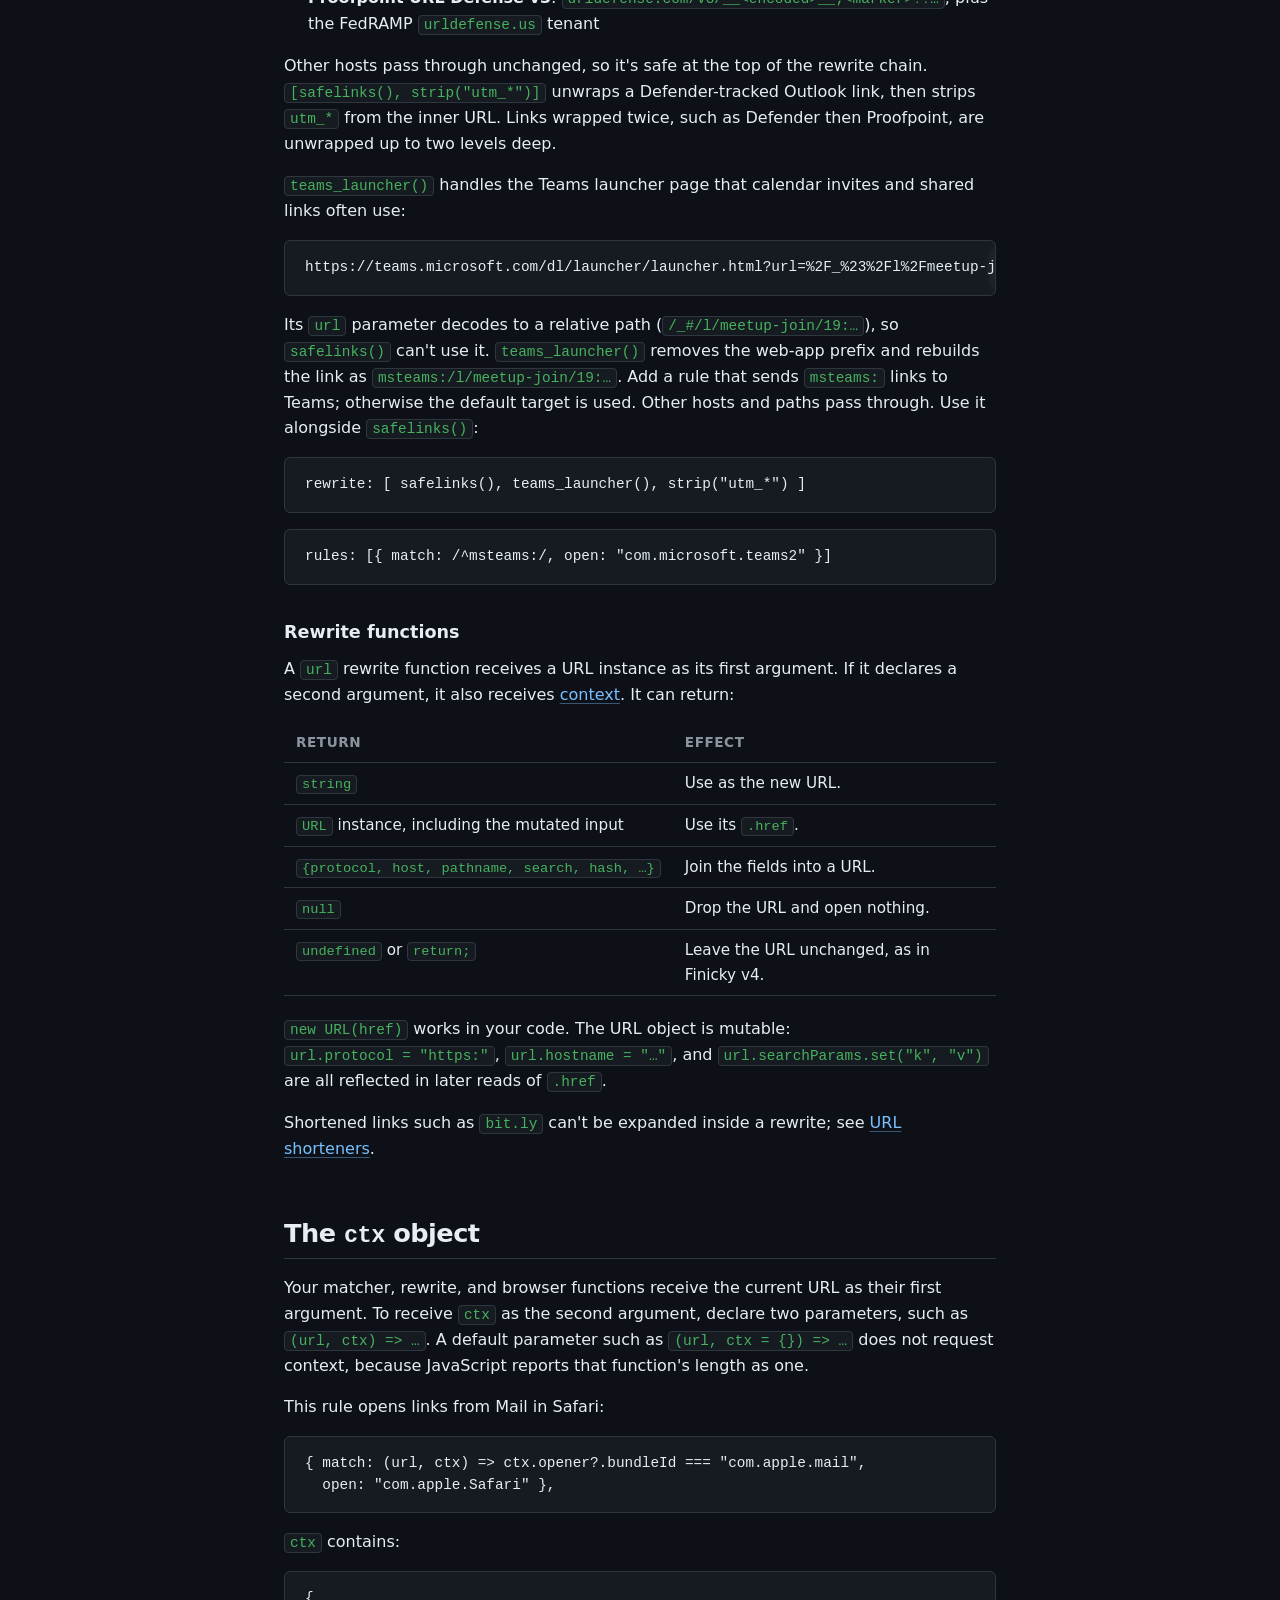
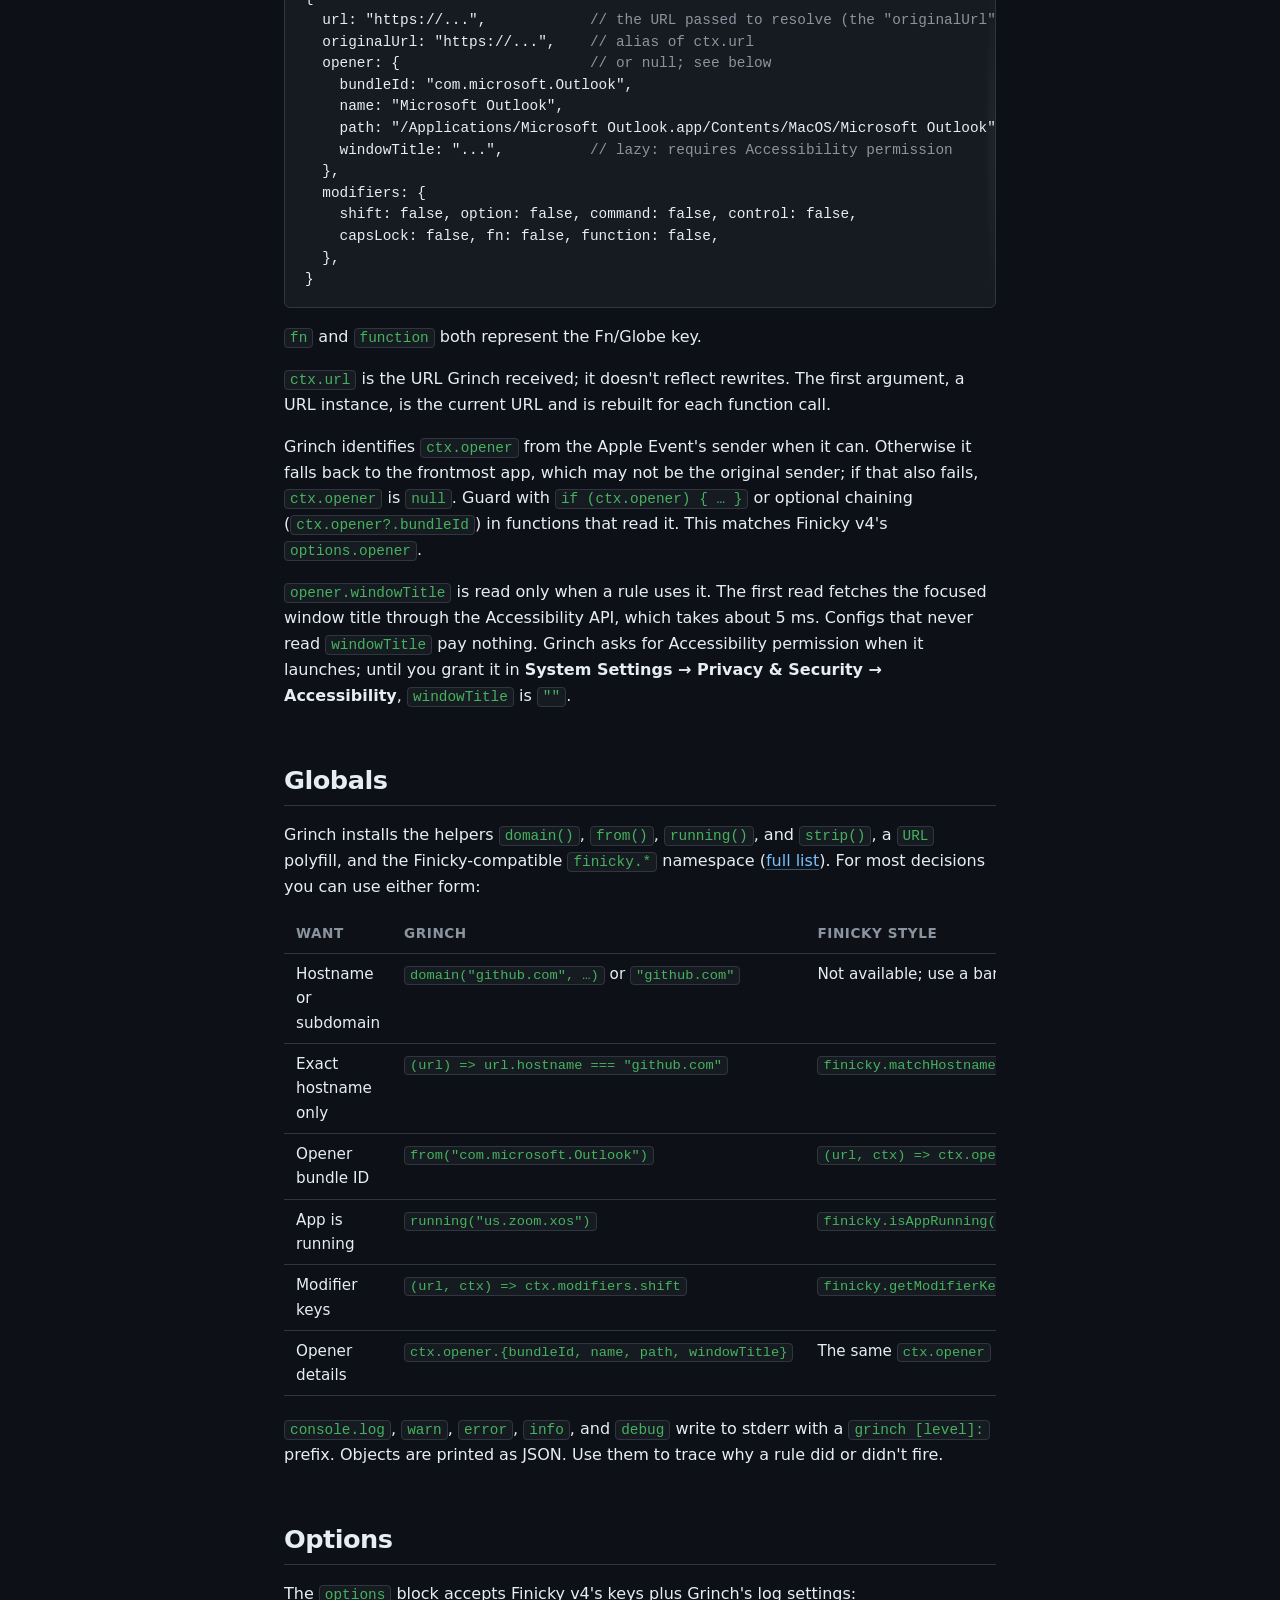
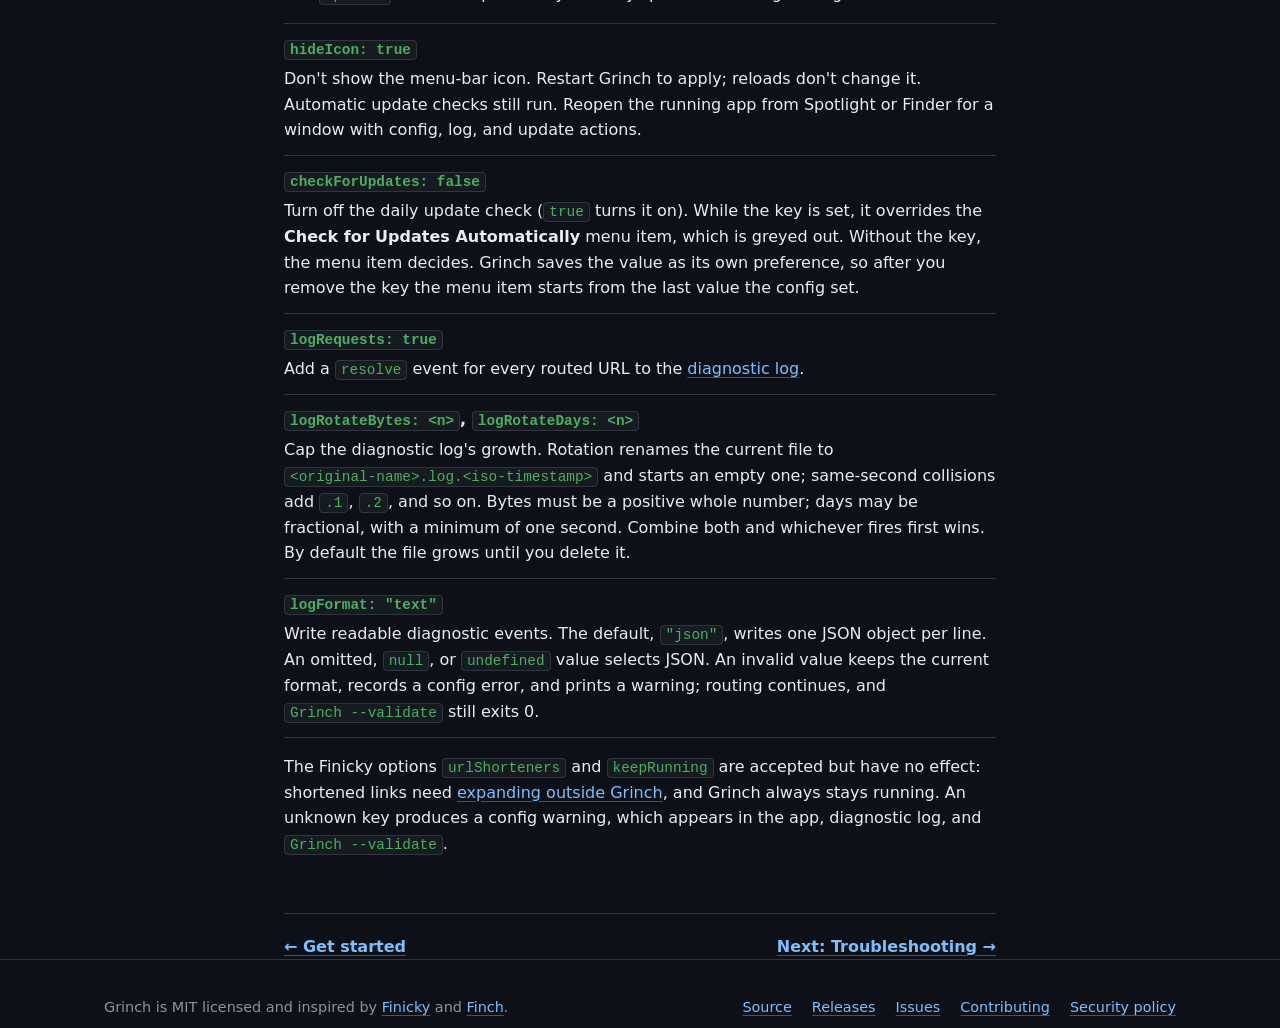
==== commit f008b151: "Clarify validation warnings and rule labels" ====
--- a/docs/config.html
+++ b/docs/config.html
@@ -116,7 +116,8 @@
     appears in <code>Grinch --list-rules</code> and in the
     <code>matchedRule.name</code> field of diagnostic-log <code>resolve</code>
     events, which helps when a config has several function matchers: their
-    automatic label is the first line of the function's source.</p>
+    automatic label joins the function's source onto one line and truncates it
+    after 80 characters.</p>
   <p>A rule's own fields are <code>match</code>, <code>open</code> (or
     Finicky's <code>browser</code>), <code>url</code>, and <code>name</code>.
     Launch options belong inside the <a href="#browser-targets">browser
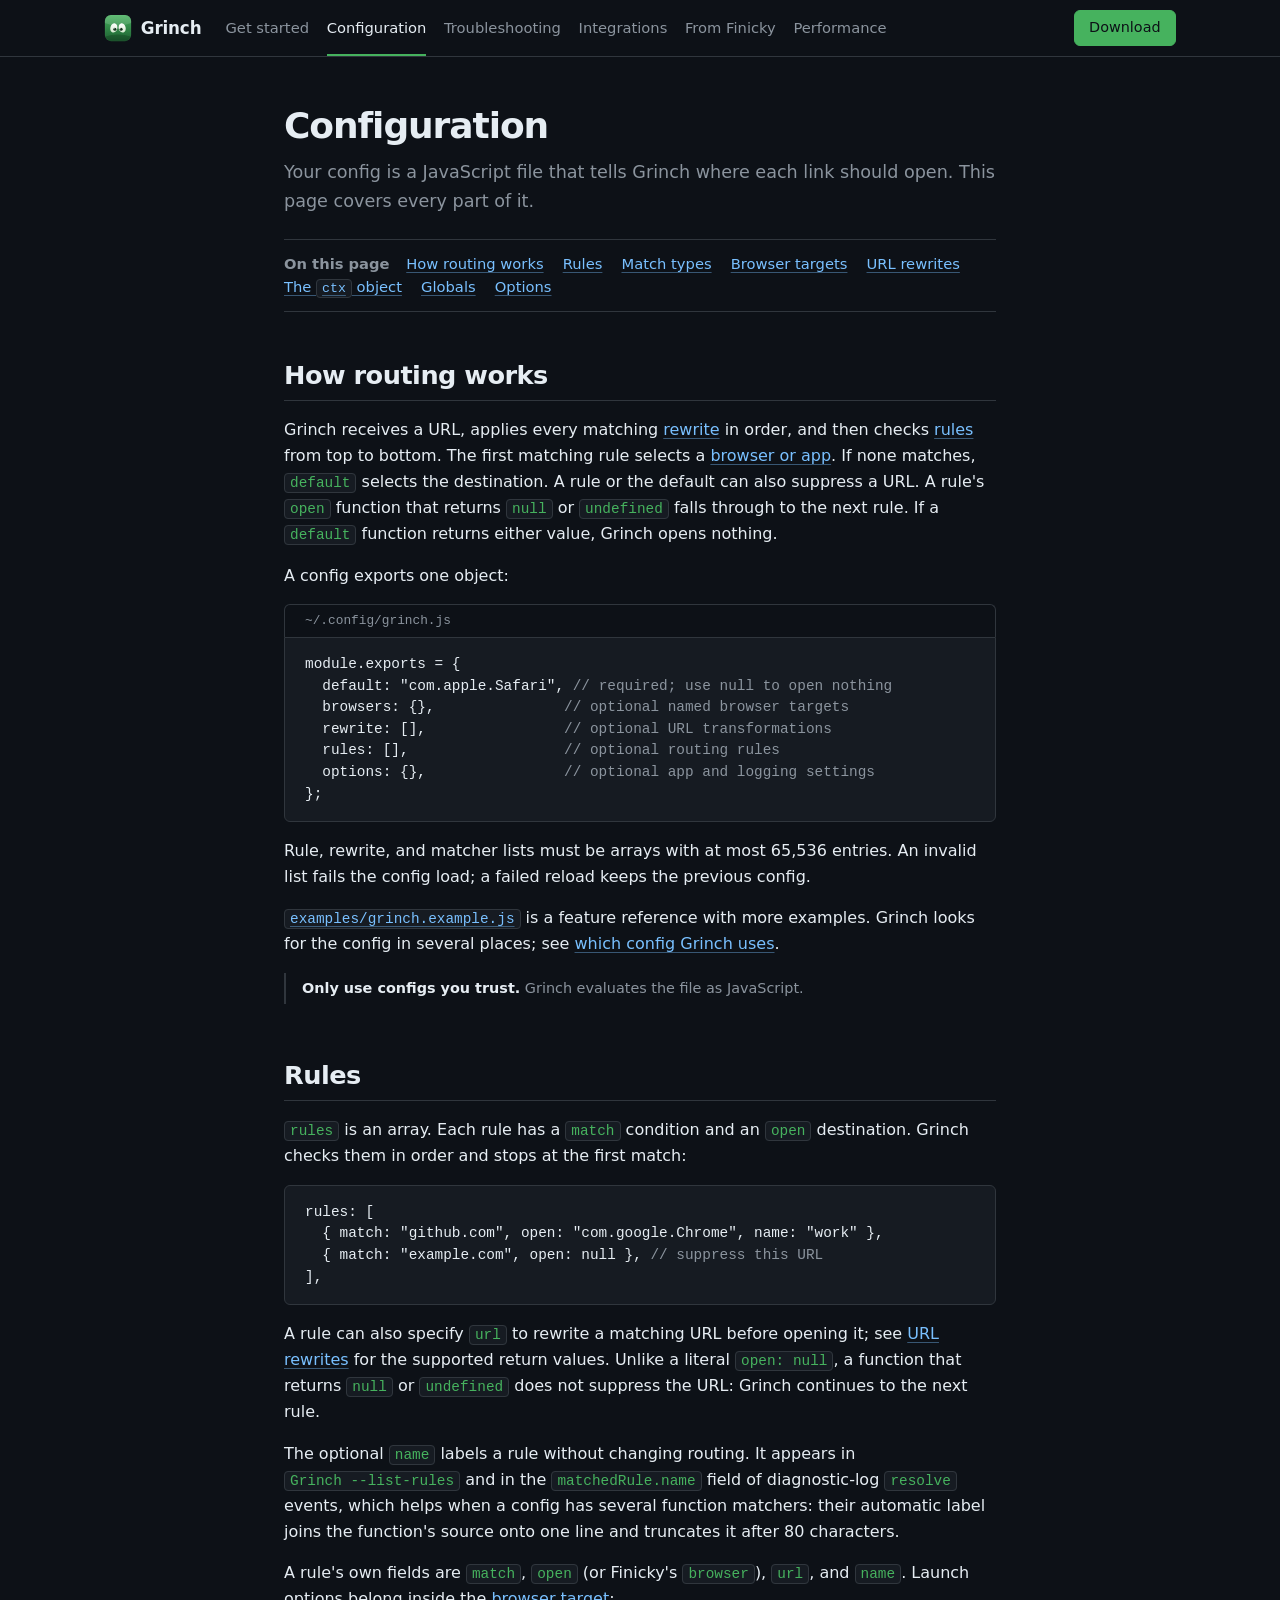
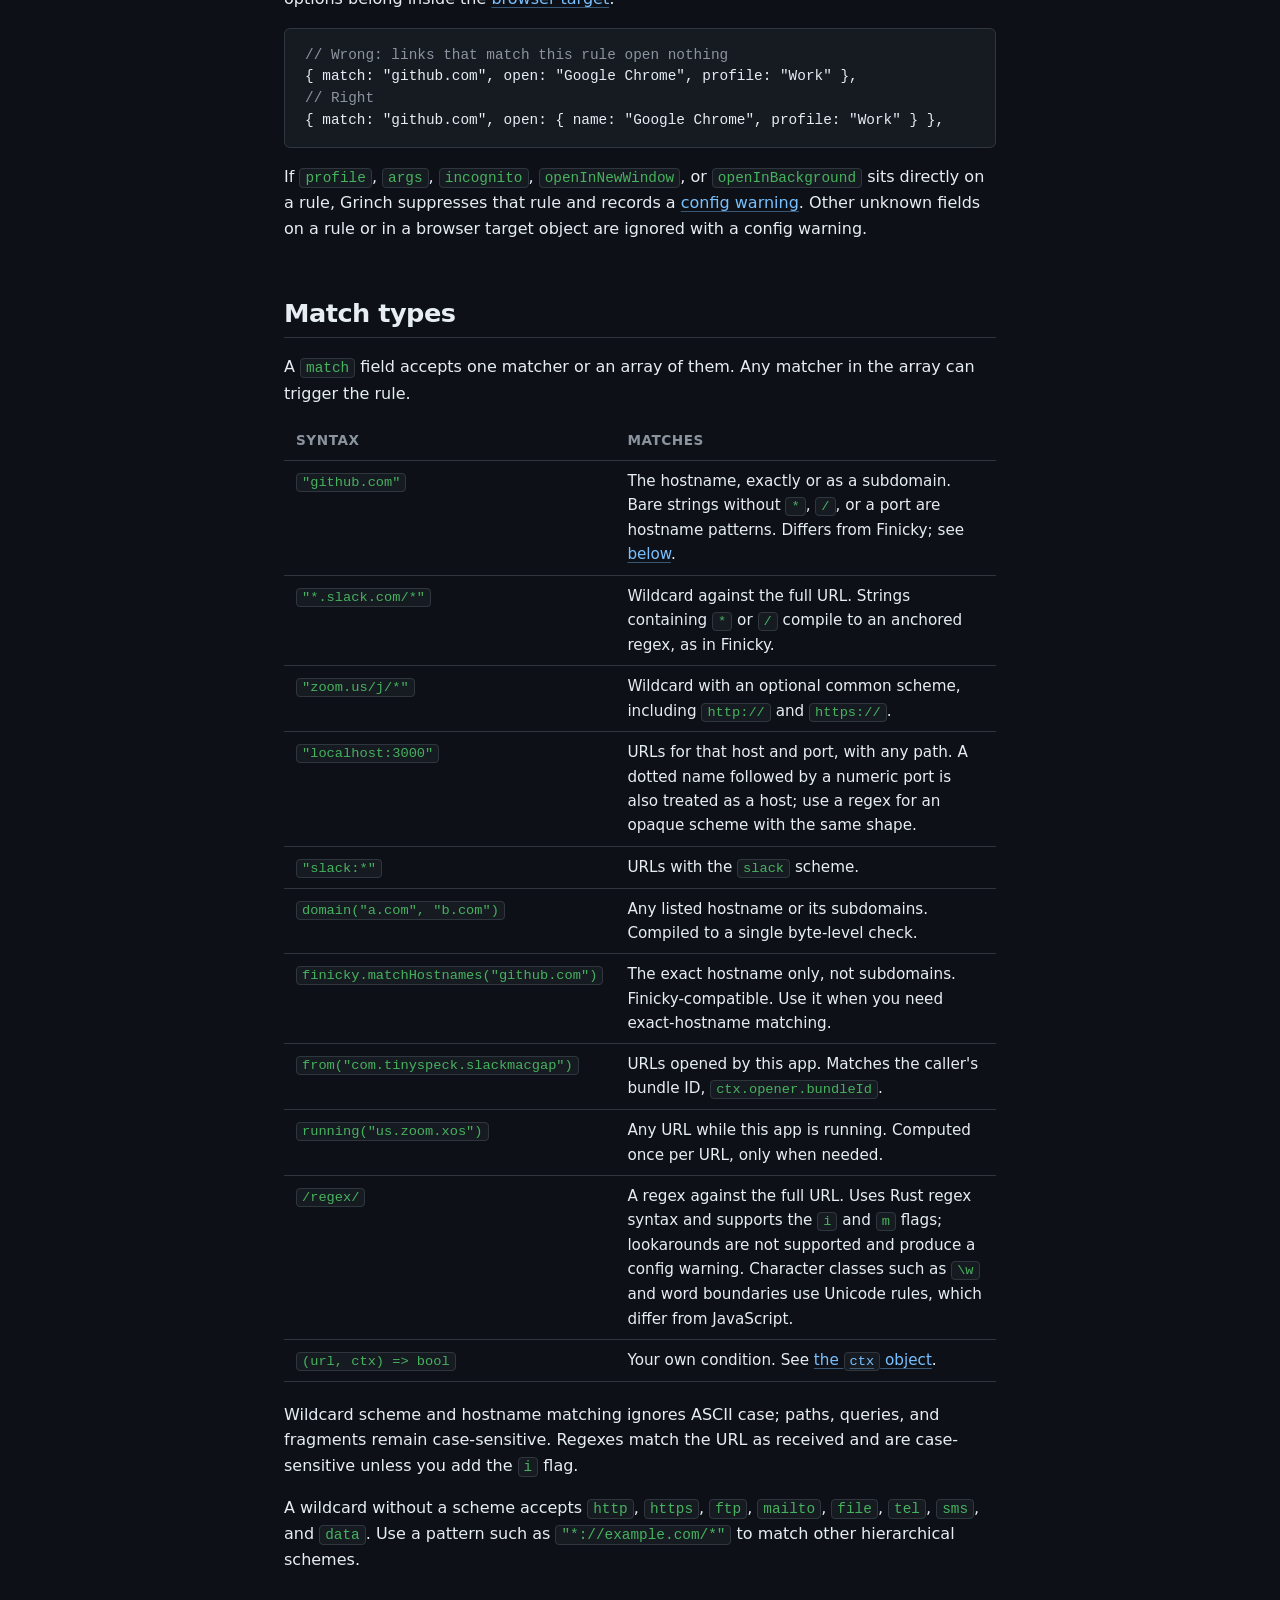
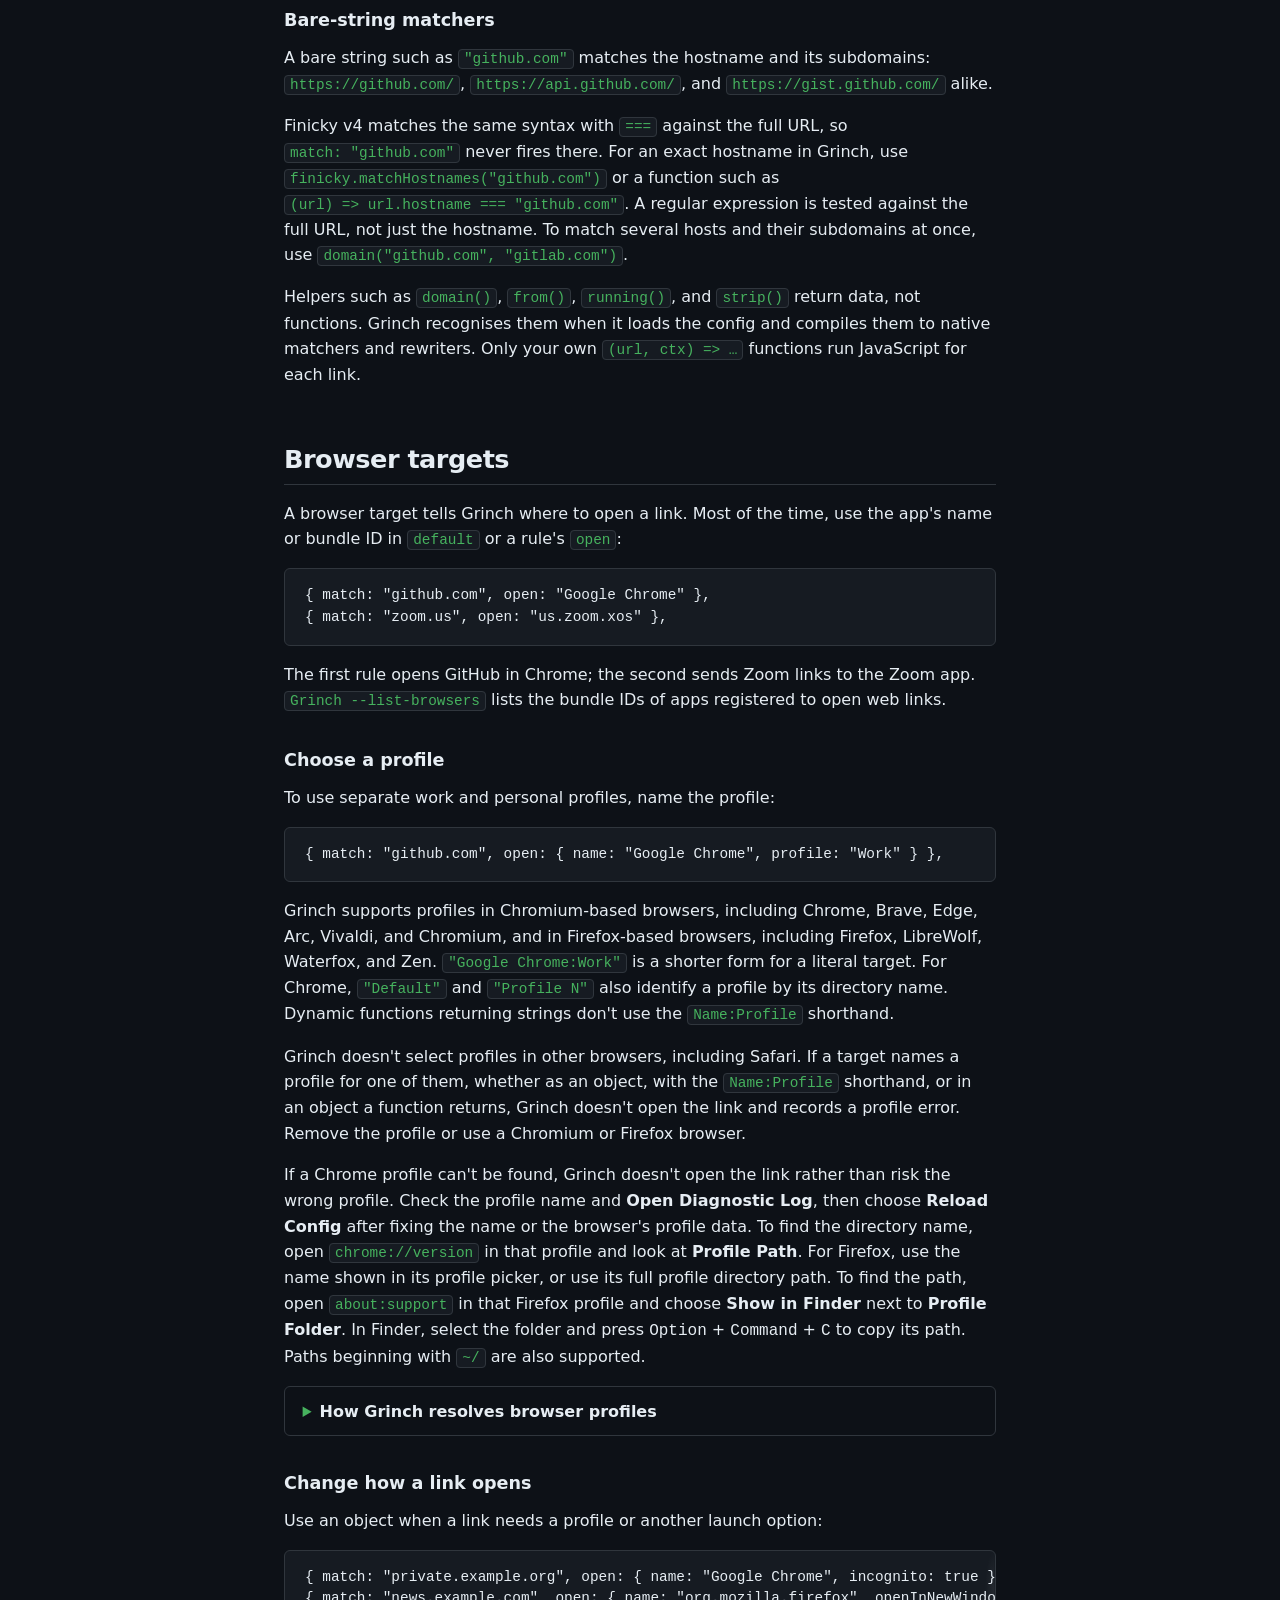
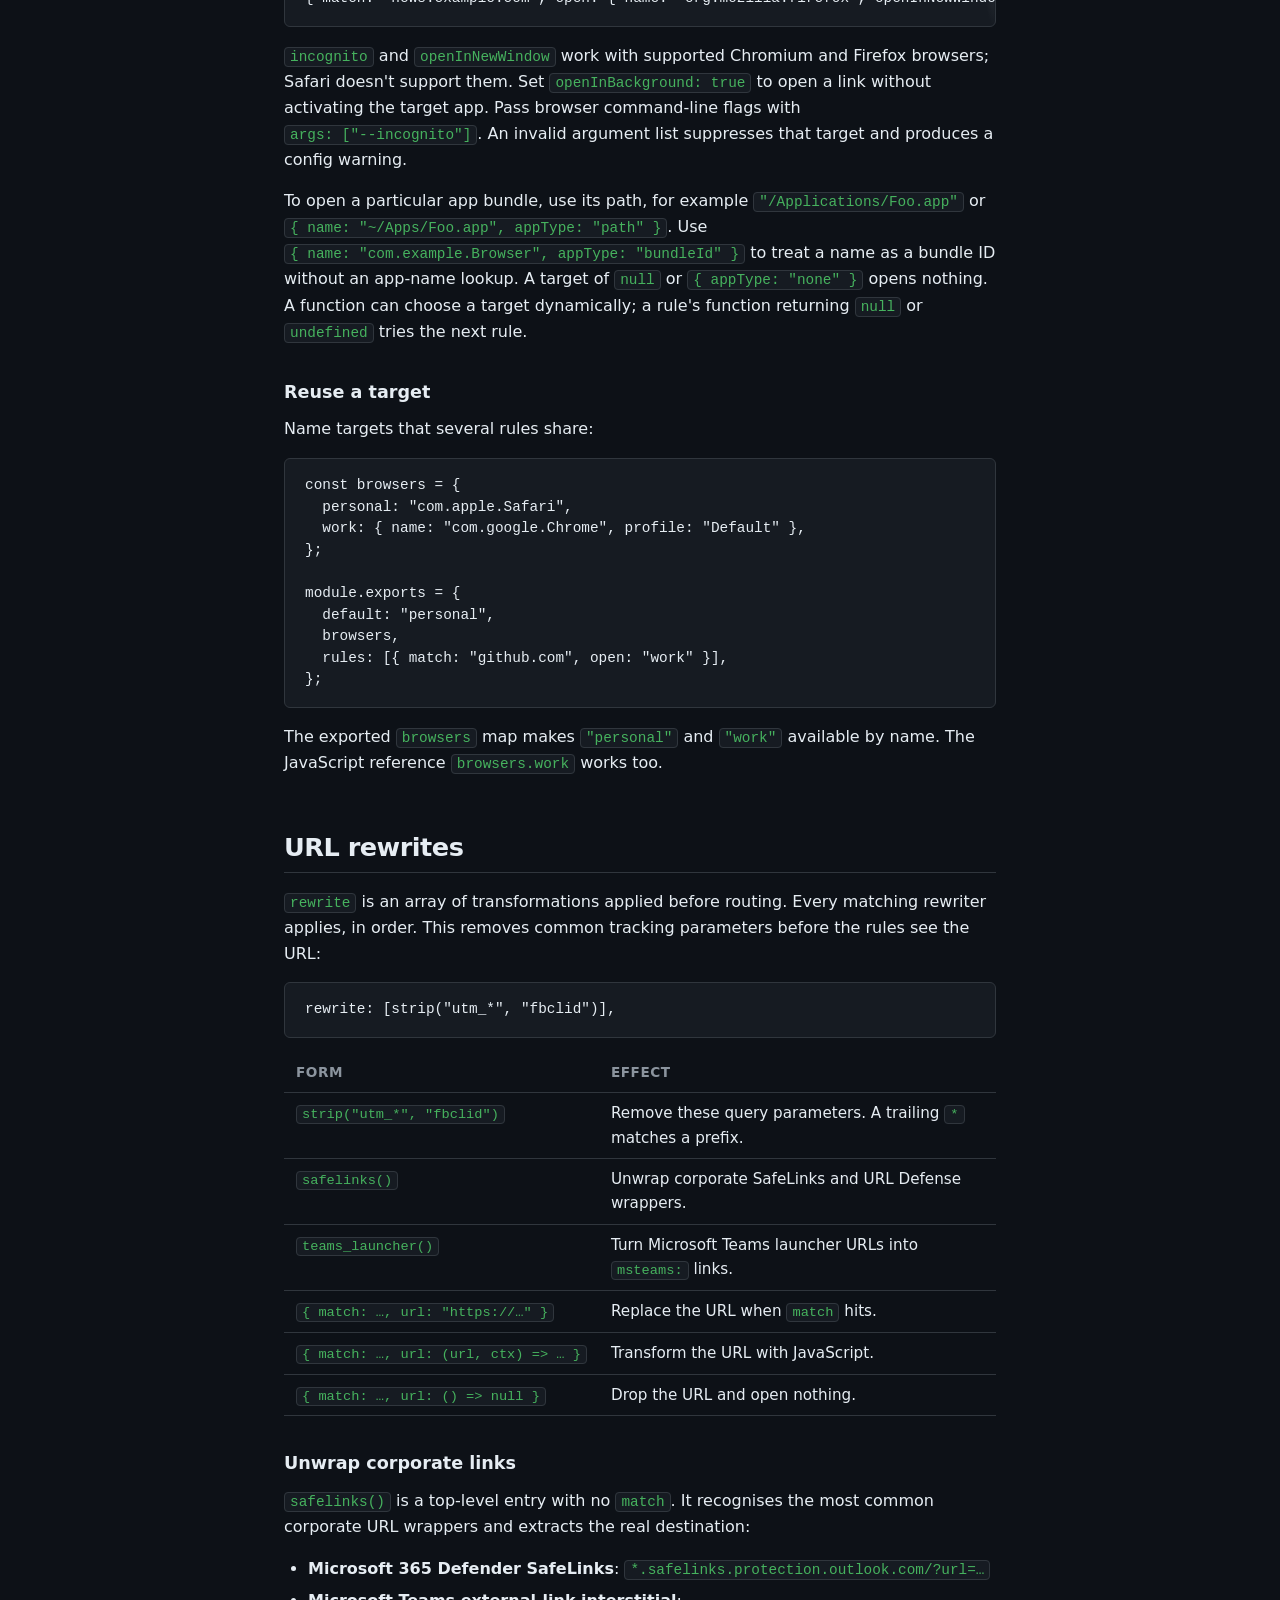
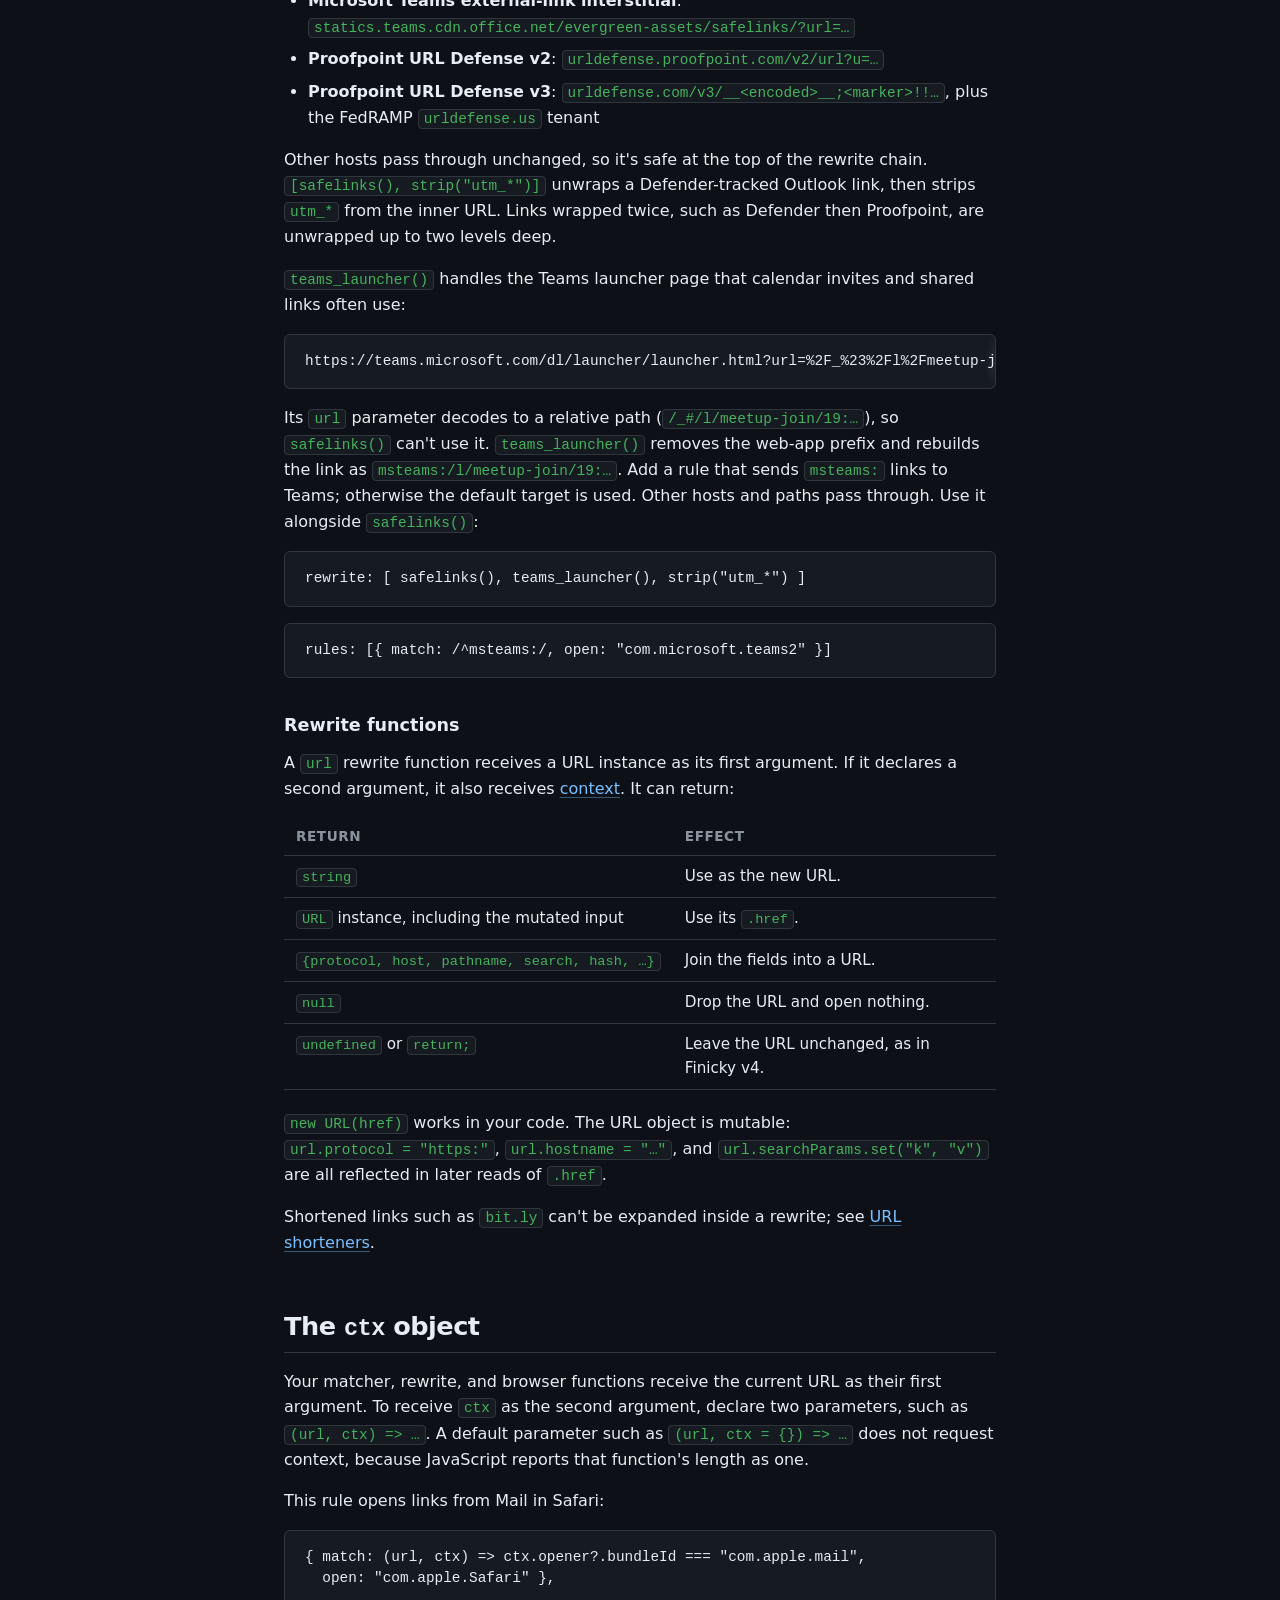
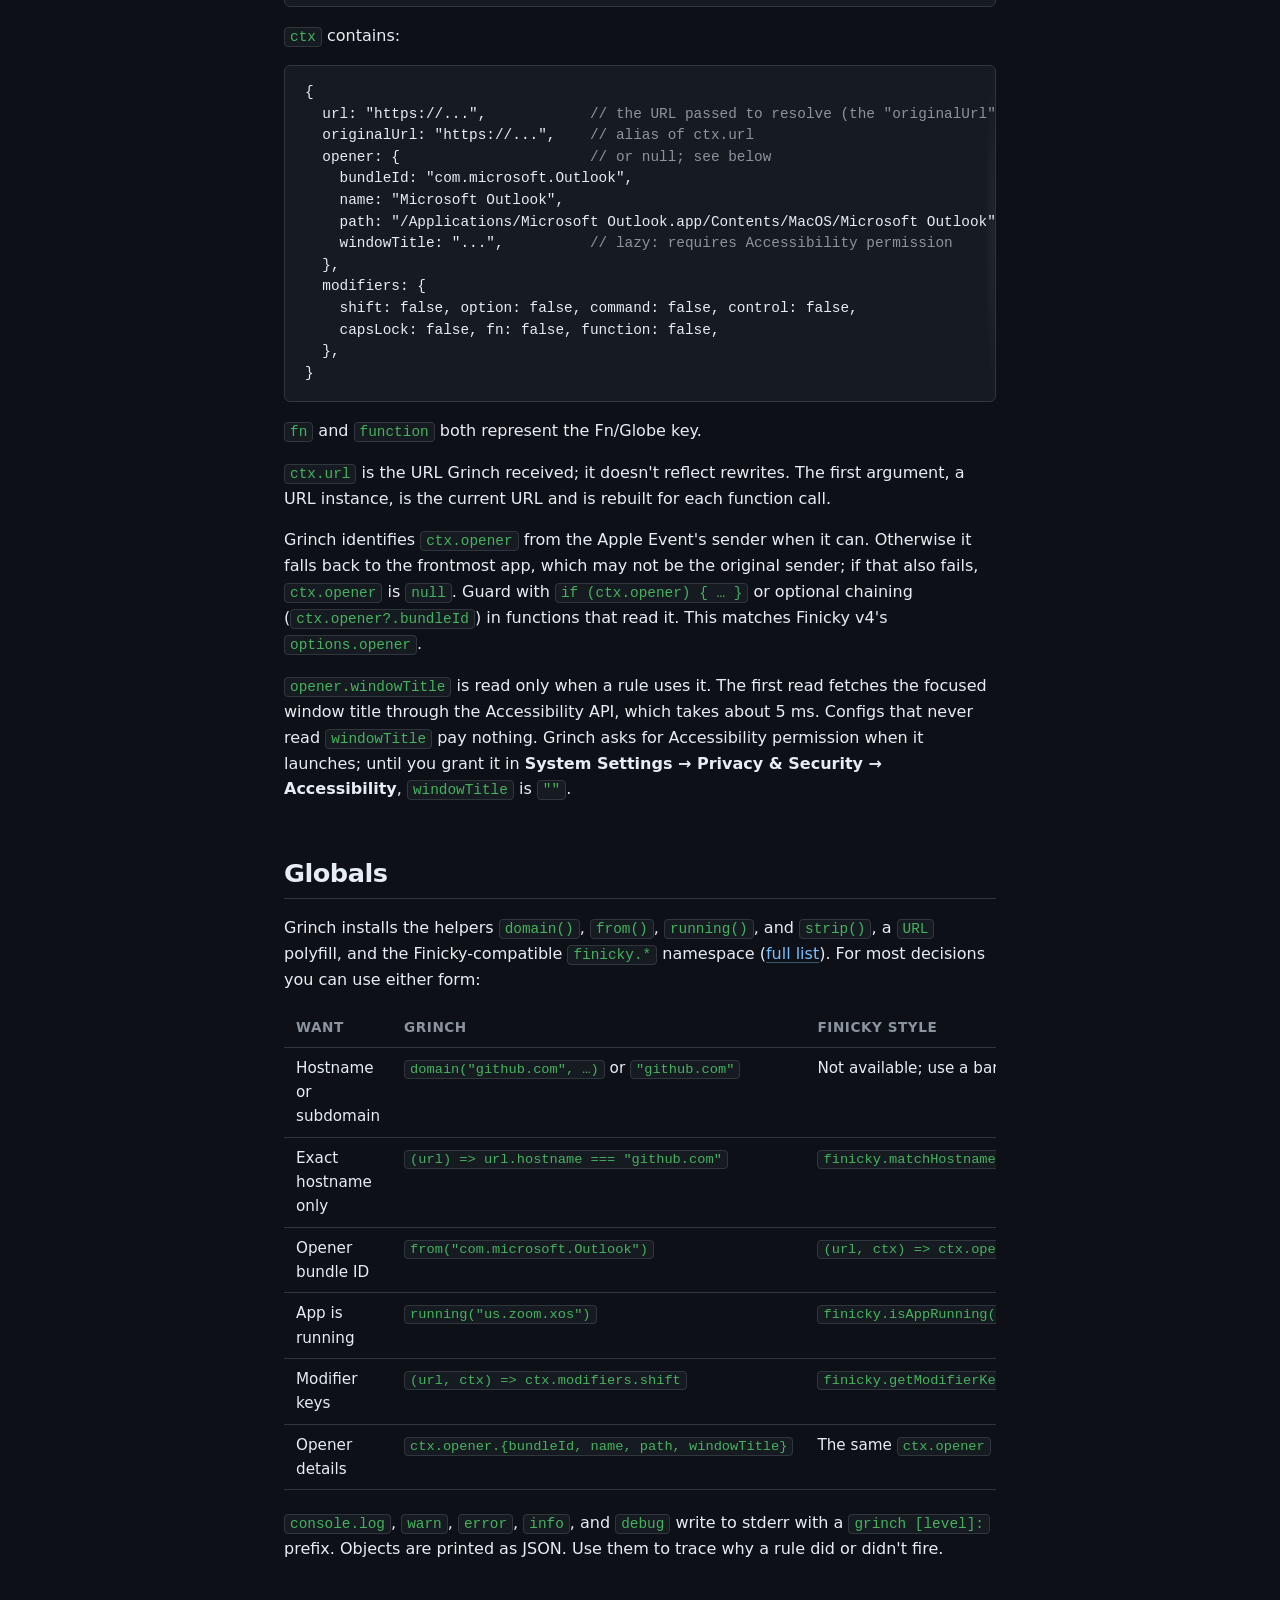
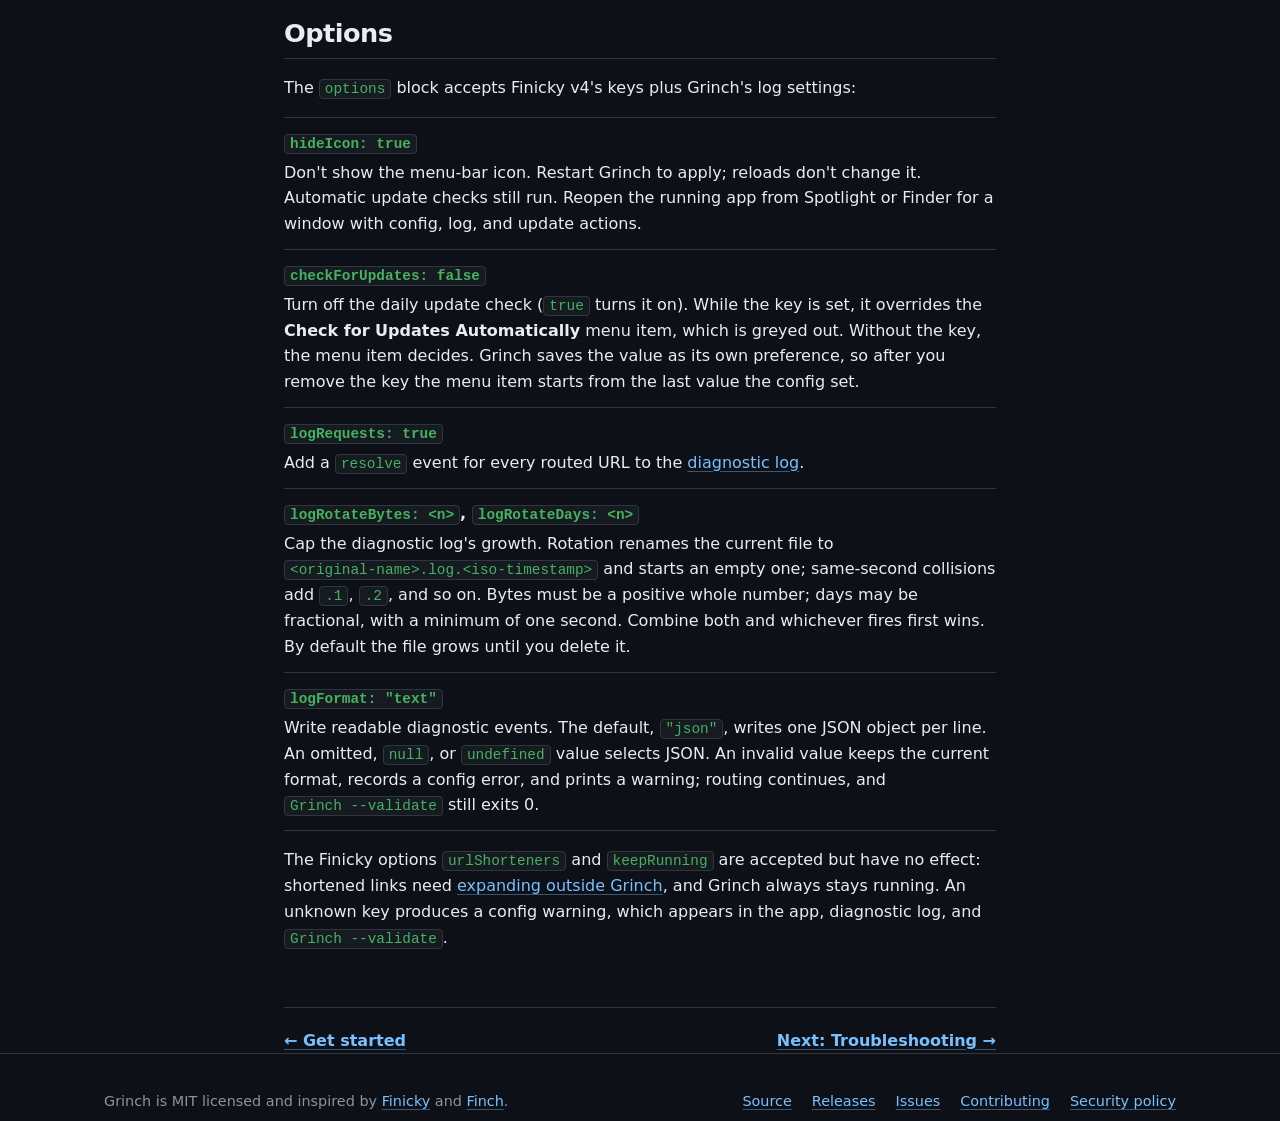
==== commit 2f4ed958: "Handle wildcard schemes and ambiguous host patterns" ====
--- a/docs/config.html
+++ b/docs/config.html
@@ -159,6 +159,10 @@
   <p>Wildcard scheme and hostname matching ignores ASCII case; paths, queries,
     and fragments remain case-sensitive. Regexes match the URL as received and are
     case-sensitive unless you add the <code>i</code> flag.</p>
+  <p>A wildcard without a scheme accepts <code>http</code>, <code>https</code>,
+    <code>ftp</code>, <code>mailto</code>, <code>file</code>, <code>tel</code>,
+    <code>sms</code>, and <code>data</code>. Use a pattern such as
+    <code>"*://example.com/*"</code> to match other hierarchical schemes.</p>
 
   <h3 id="bare-strings"><a class="self" href="#bare-strings">Bare-string matchers</a></h3>
   <p>A bare string such as <code>"github.com"</code> matches the hostname and its
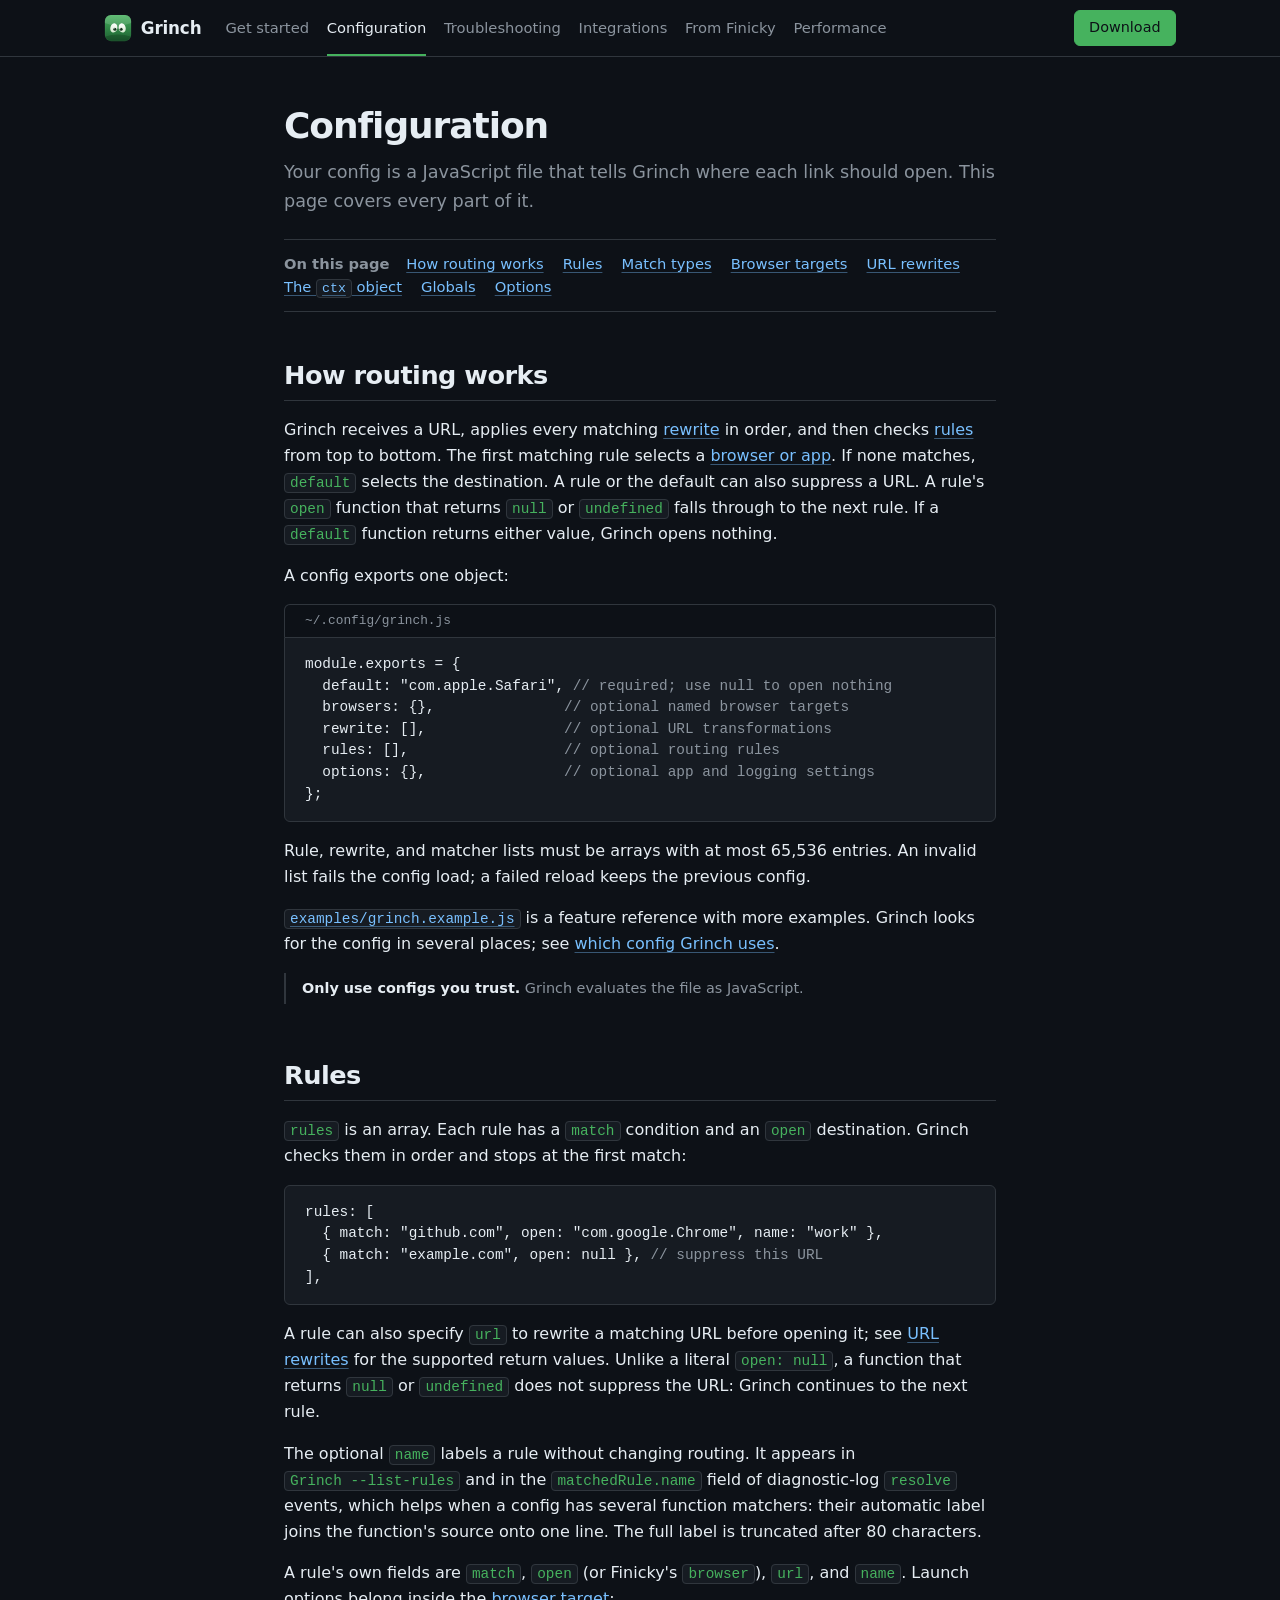
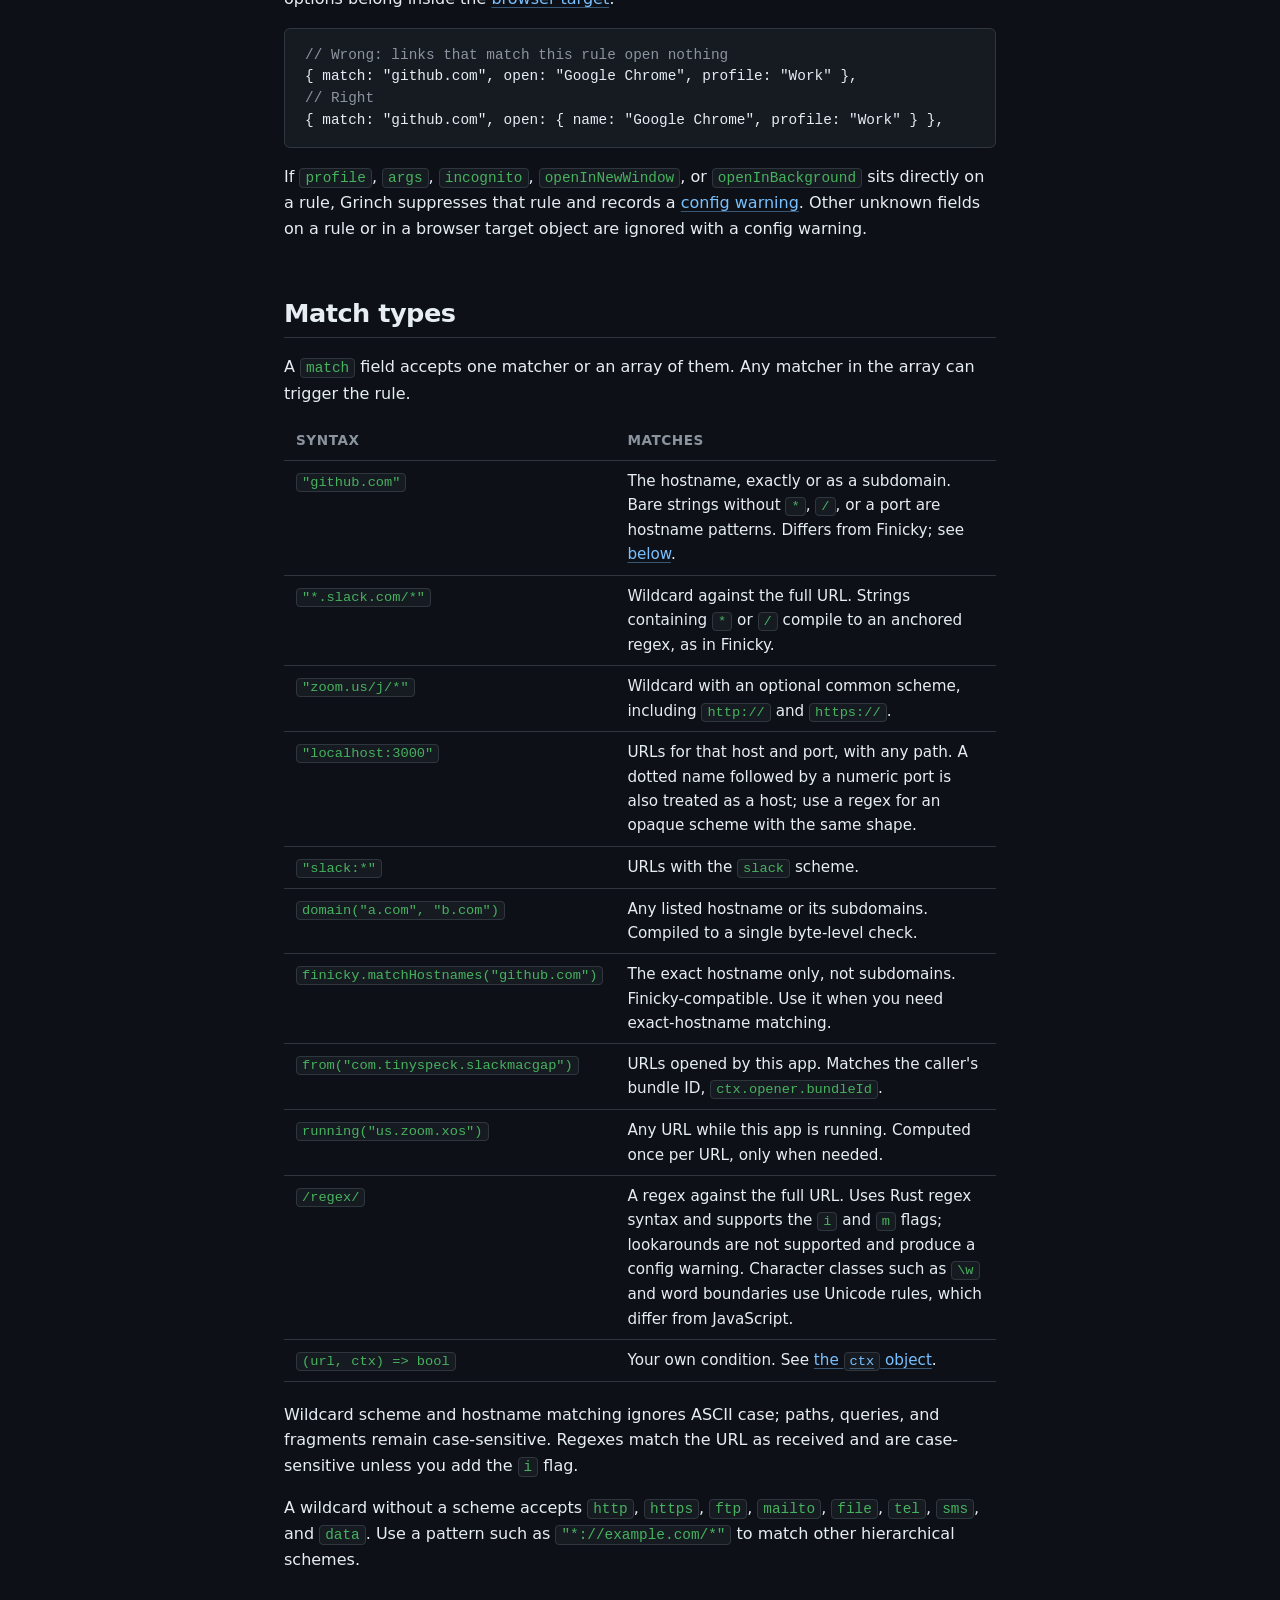
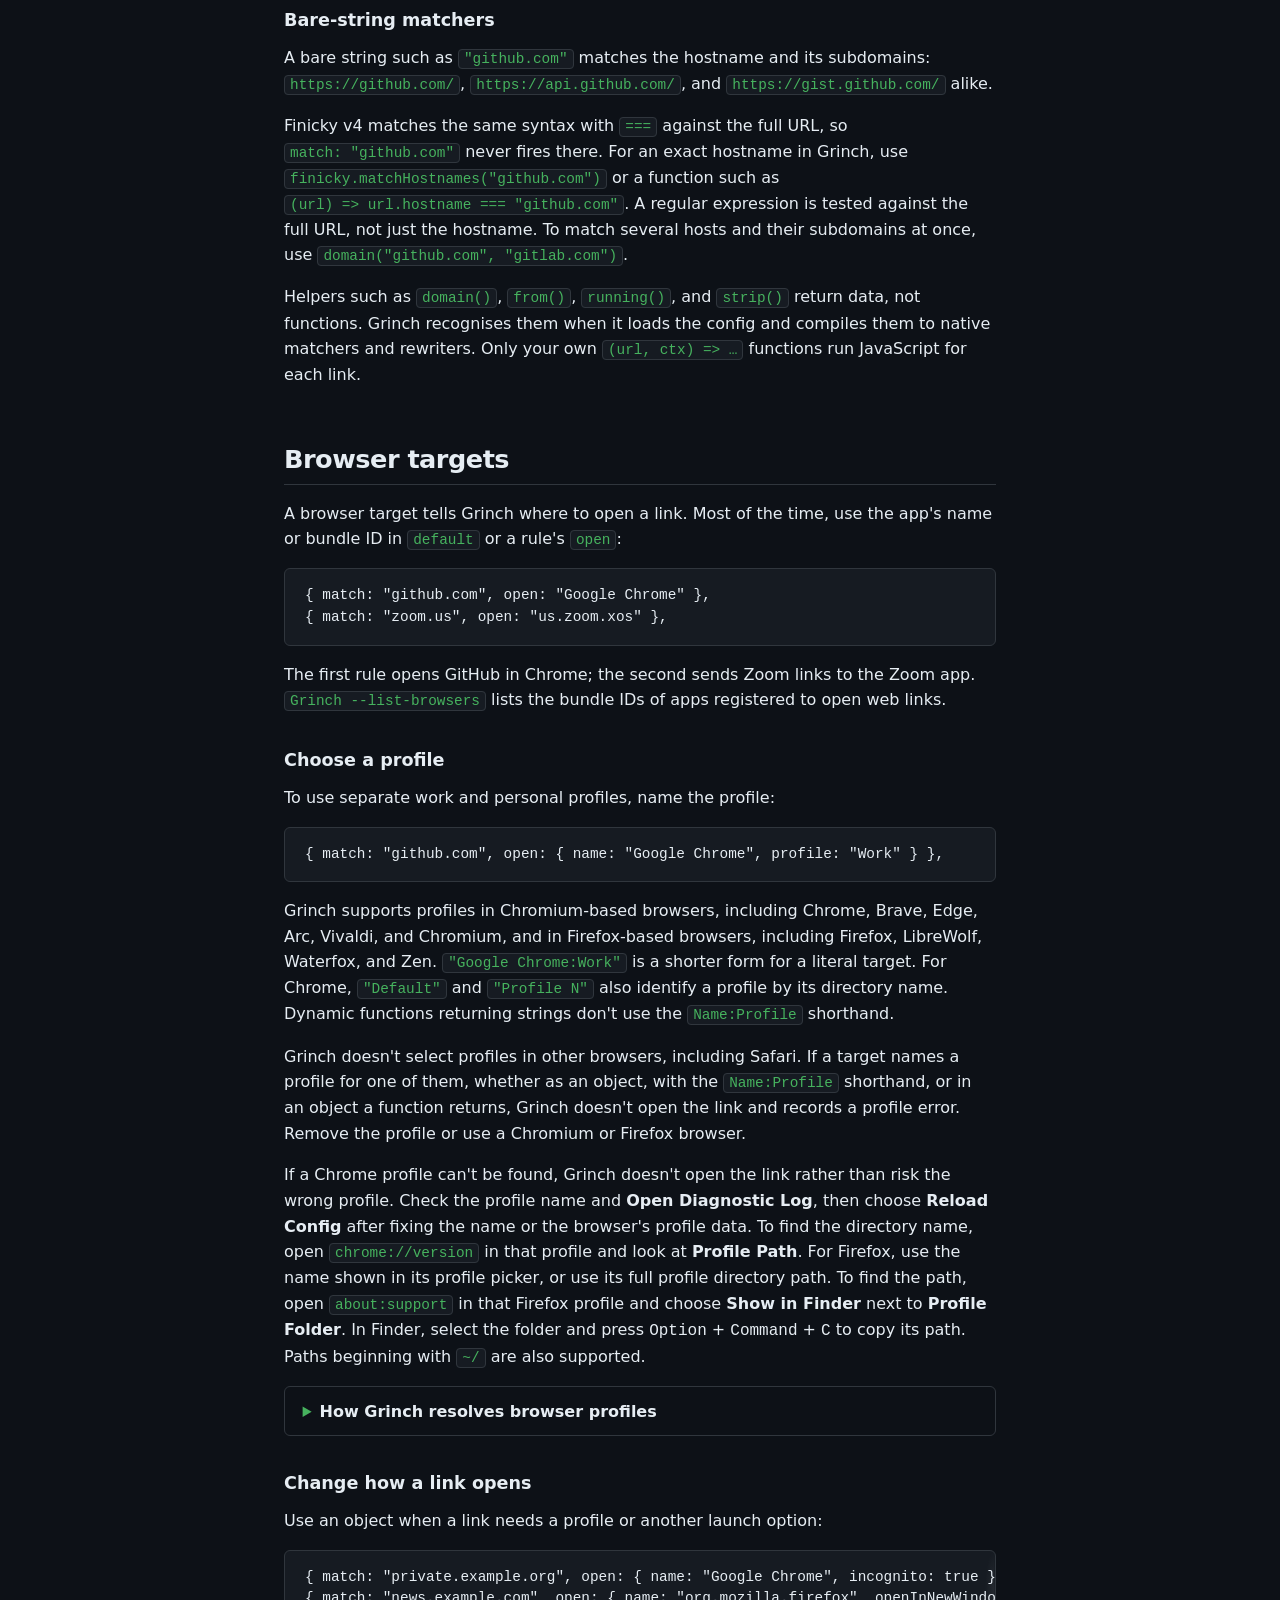
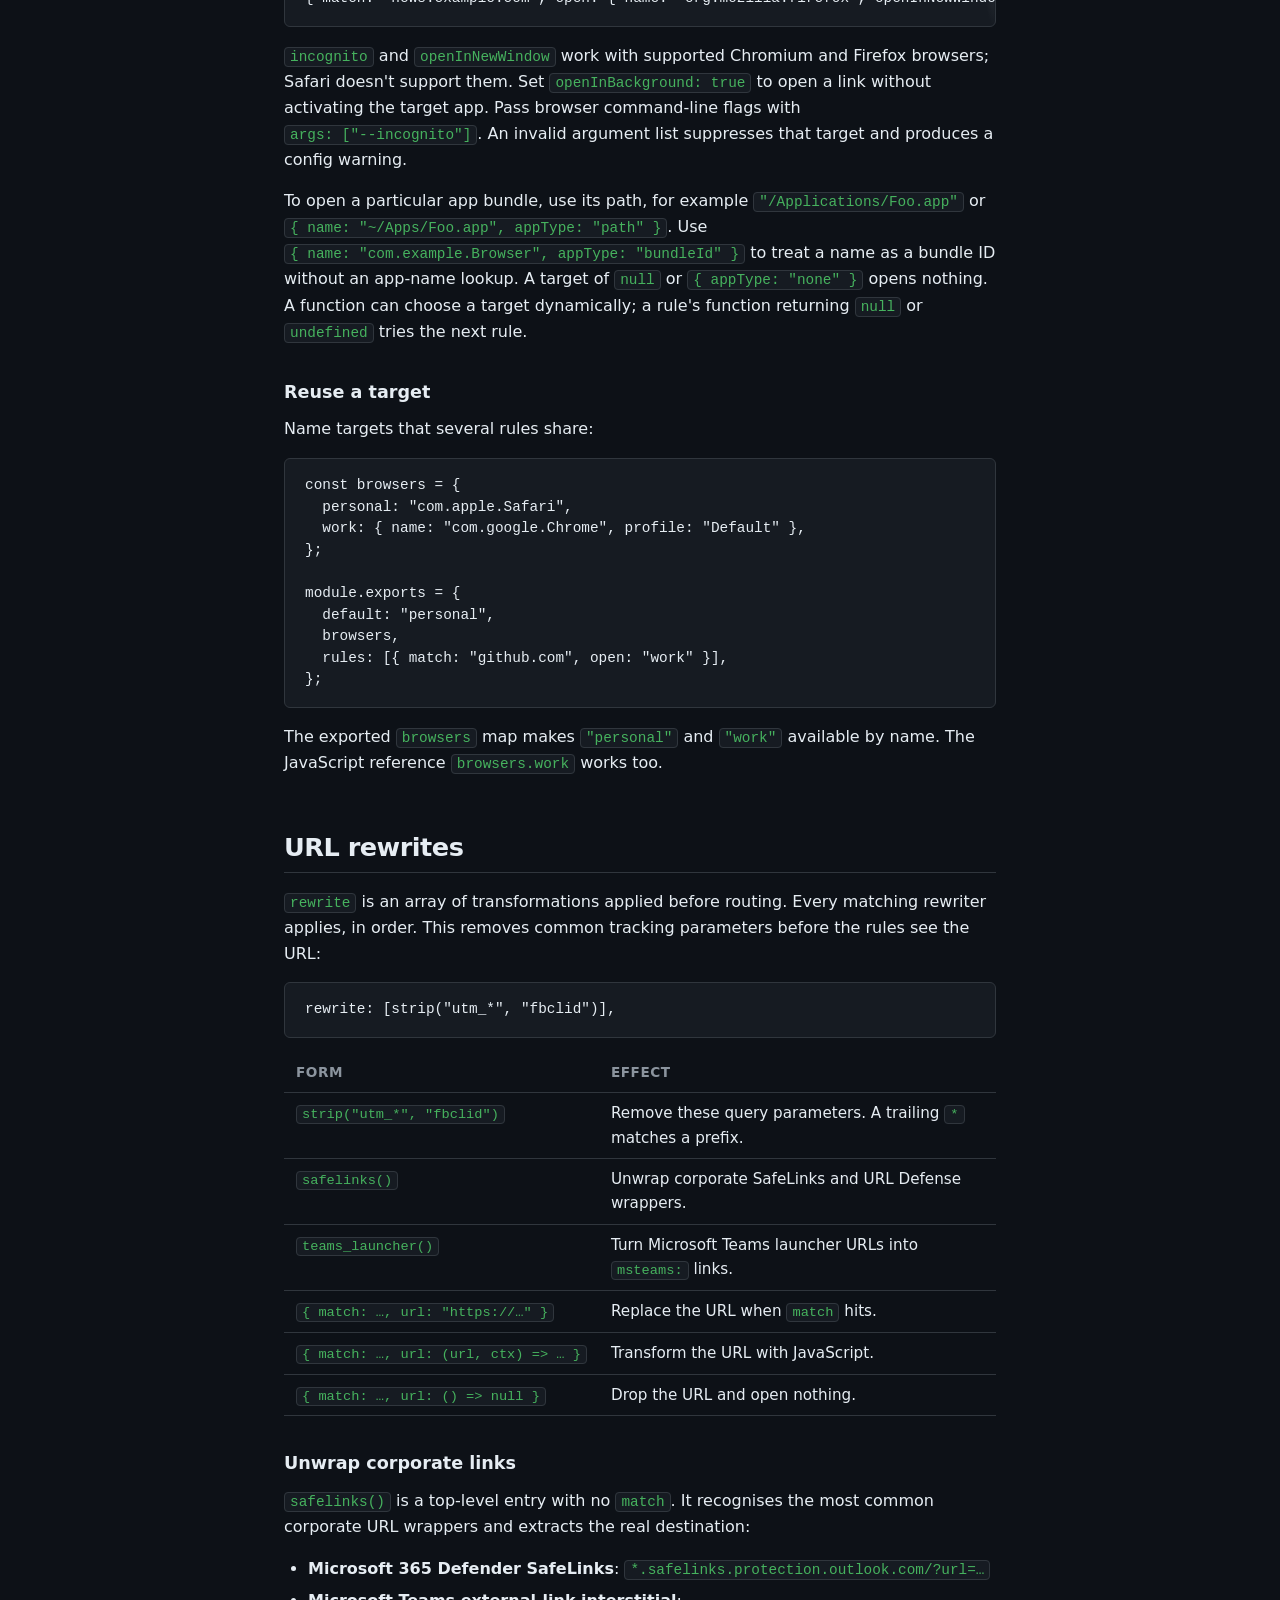
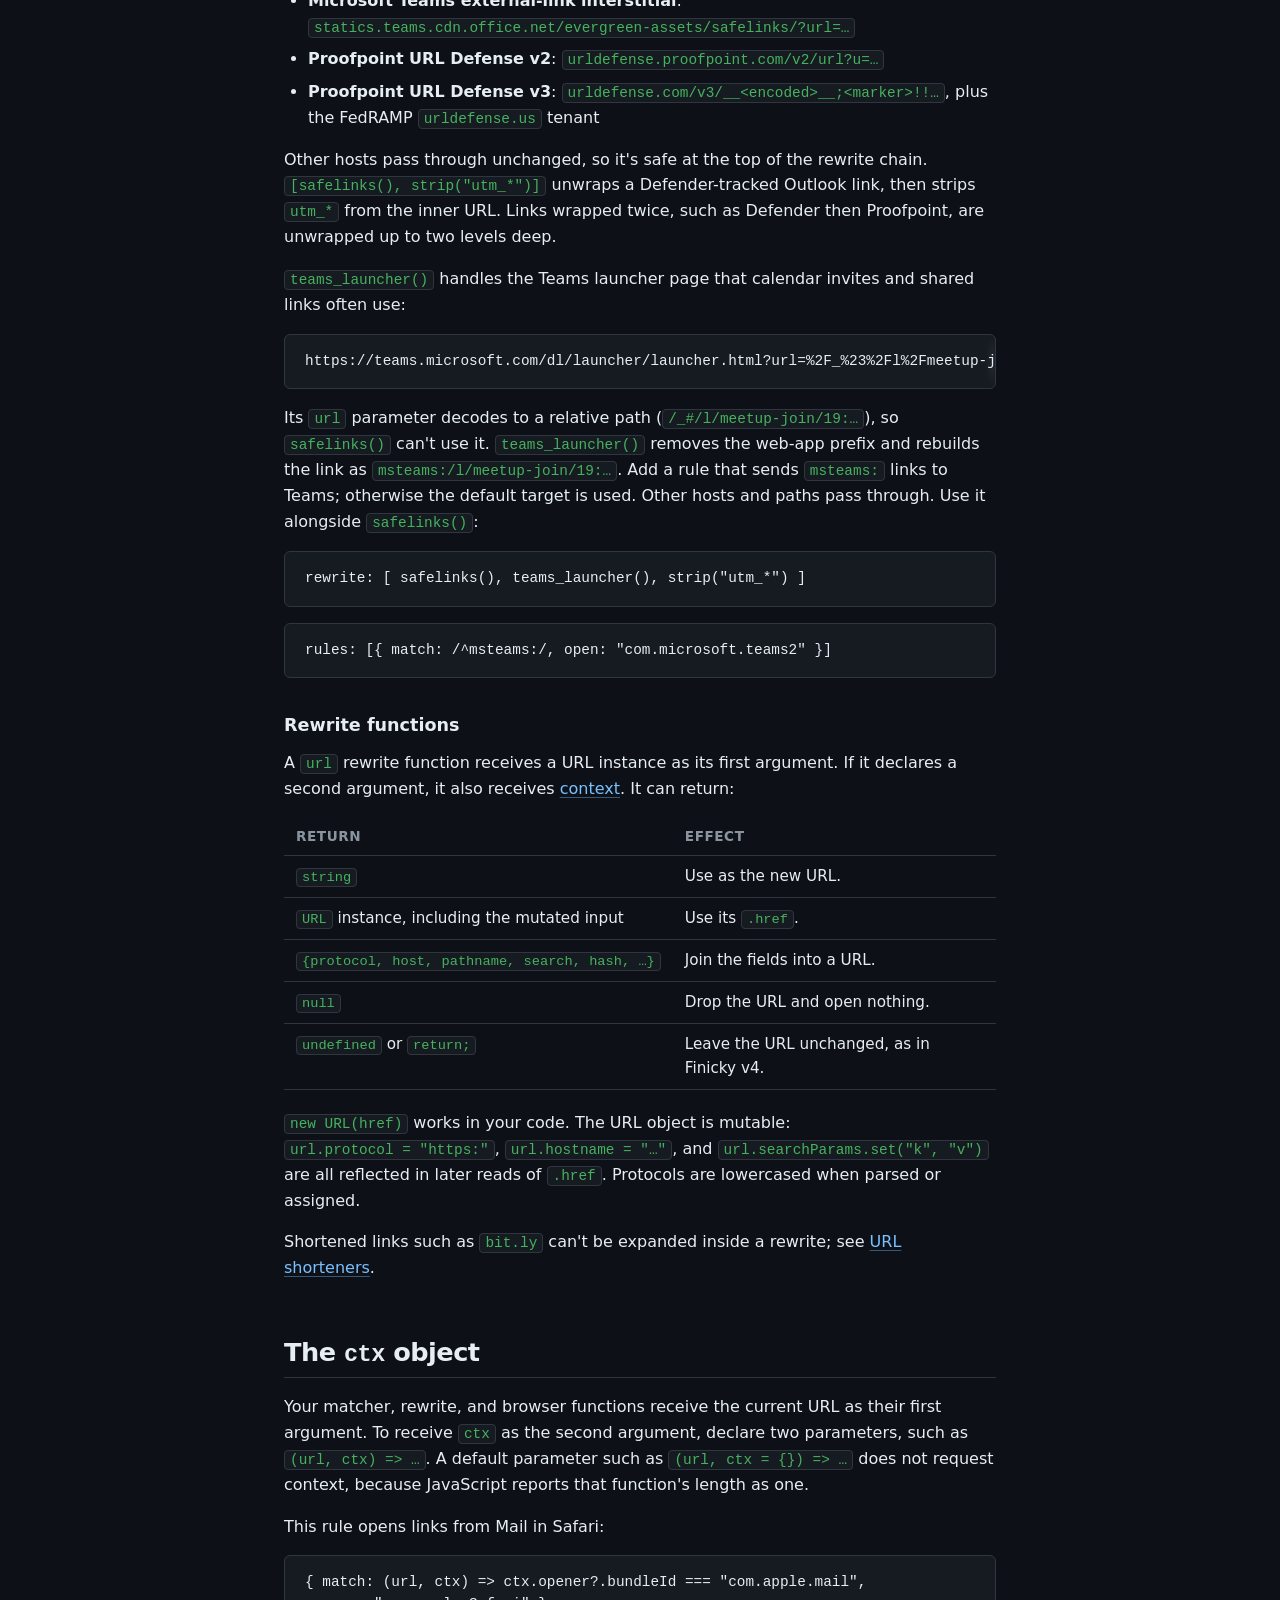
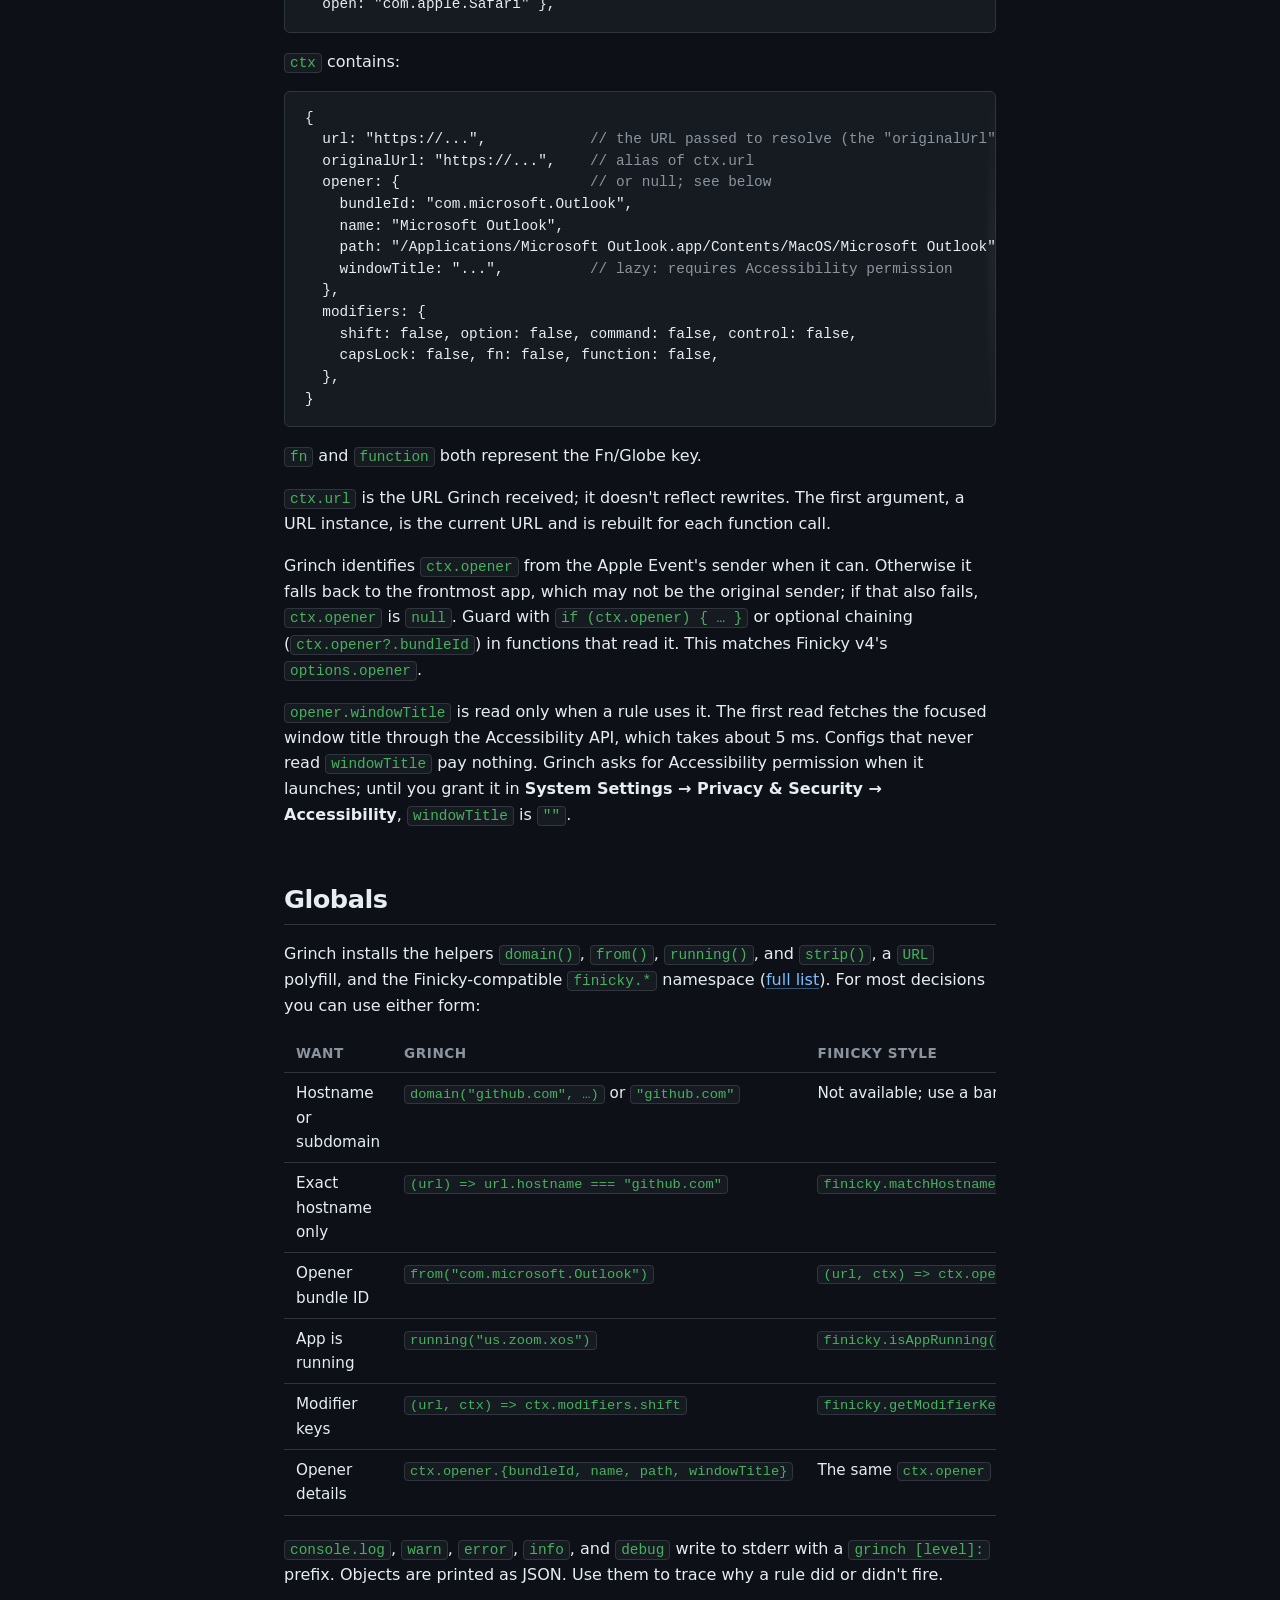
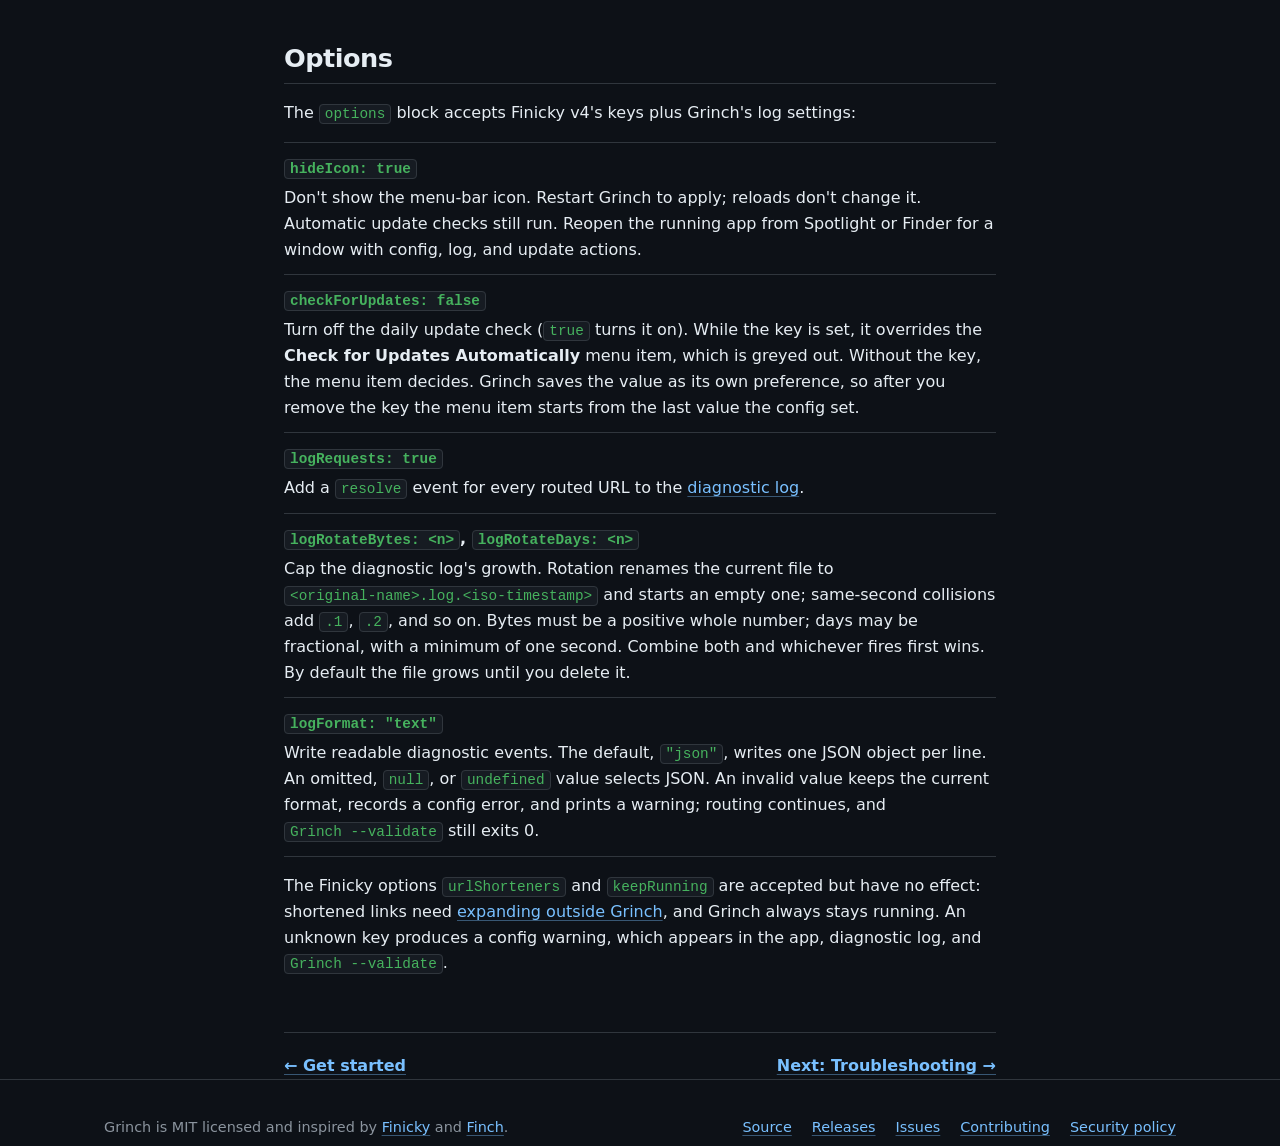
==== commit 3046eee4: "Normalize URL protocol assignments" ====
--- a/docs/config.html
+++ b/docs/config.html
@@ -116,8 +116,8 @@
     appears in <code>Grinch --list-rules</code> and in the
     <code>matchedRule.name</code> field of diagnostic-log <code>resolve</code>
     events, which helps when a config has several function matchers: their
-    automatic label joins the function's source onto one line and truncates it
-    after 80 characters.</p>
+    automatic label joins the function's source onto one line. The full label
+    is truncated after 80 characters.</p>
   <p>A rule's own fields are <code>match</code>, <code>open</code> (or
     Finicky's <code>browser</code>), <code>url</code>, and <code>name</code>.
     Launch options belong inside the <a href="#browser-targets">browser
@@ -357,7 +357,7 @@
   <p><code>new URL(href)</code> works in your code. The URL object is mutable:
     <code>url.protocol = "https:"</code>, <code>url.hostname = "…"</code>, and
     <code>url.searchParams.set("k", "v")</code> are all reflected in later reads
-    of <code>.href</code>.</p>
+    of <code>.href</code>. Protocols are lowercased when parsed or assigned.</p>
   <p>Shortened links such as <code>bit.ly</code> can't be expanded inside a
     rewrite; see <a href="integrations.html#url-shorteners">URL shorteners</a>.</p>
 </section>
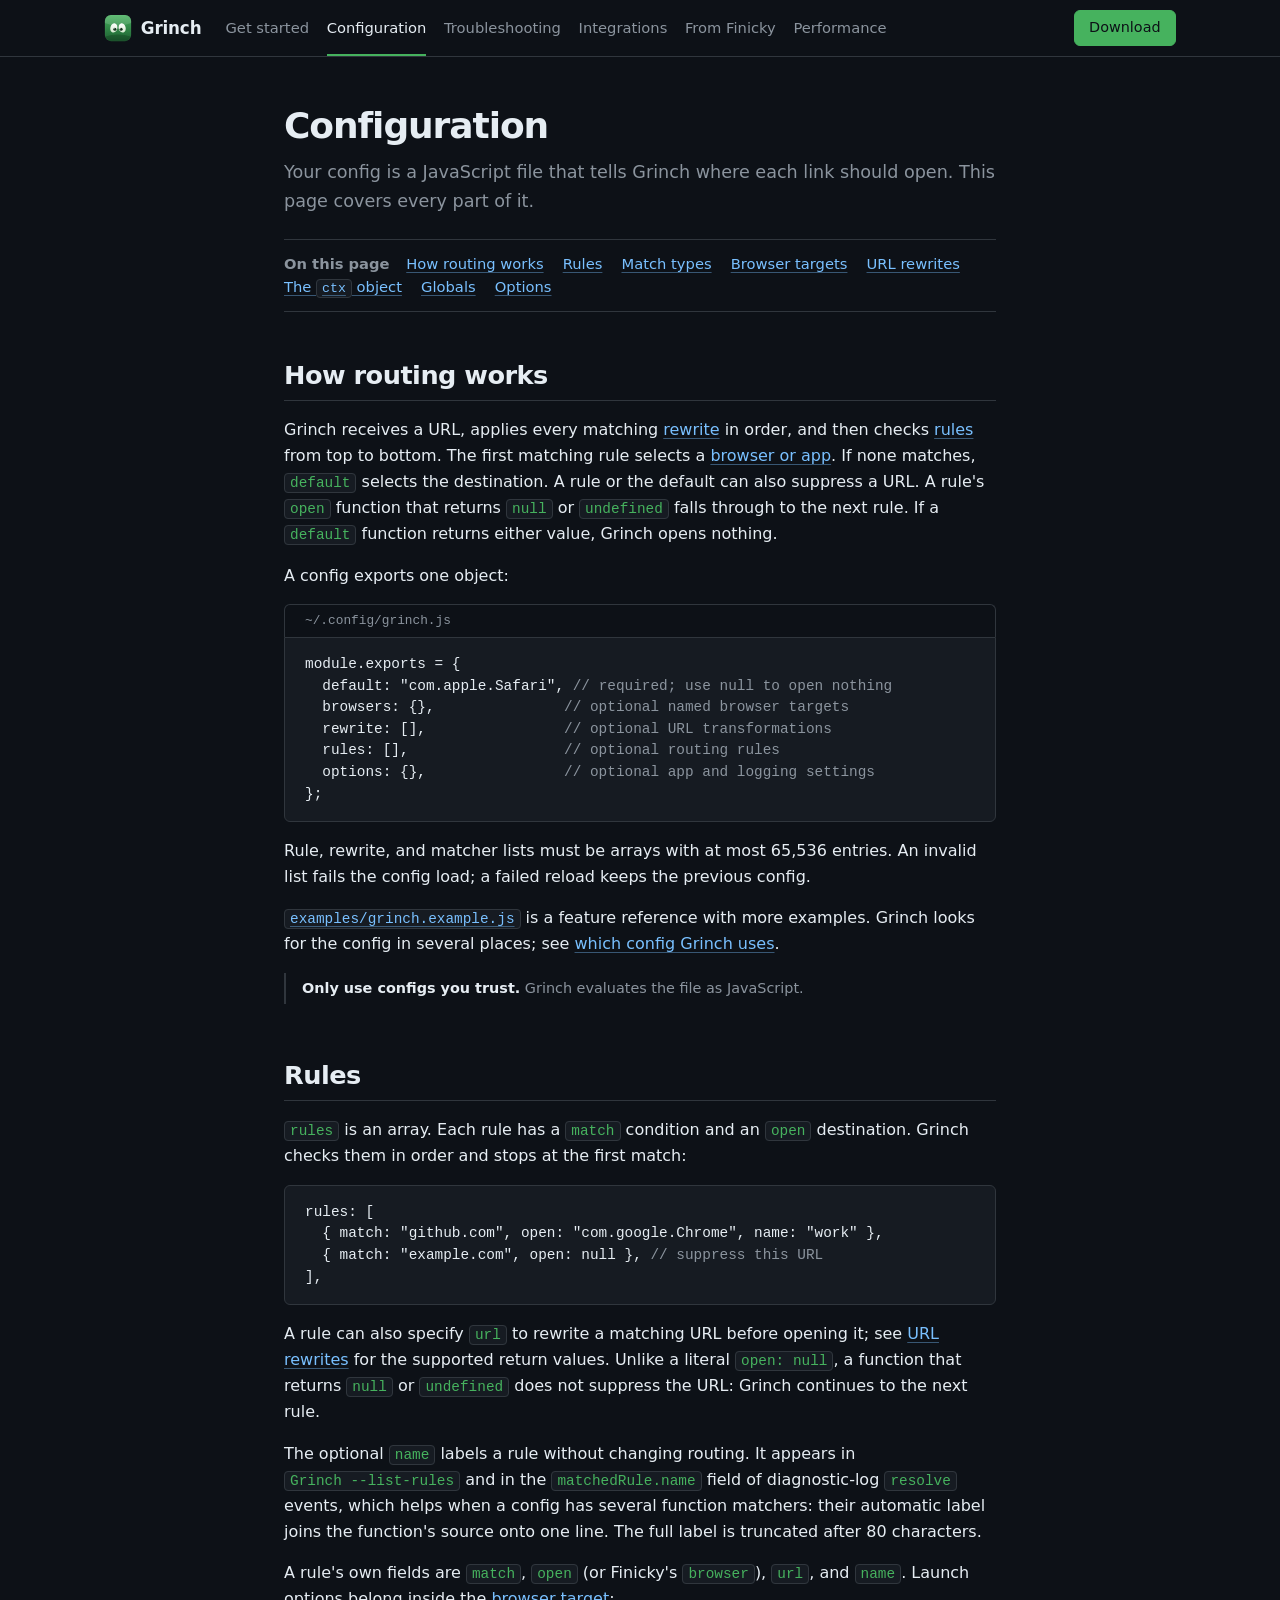
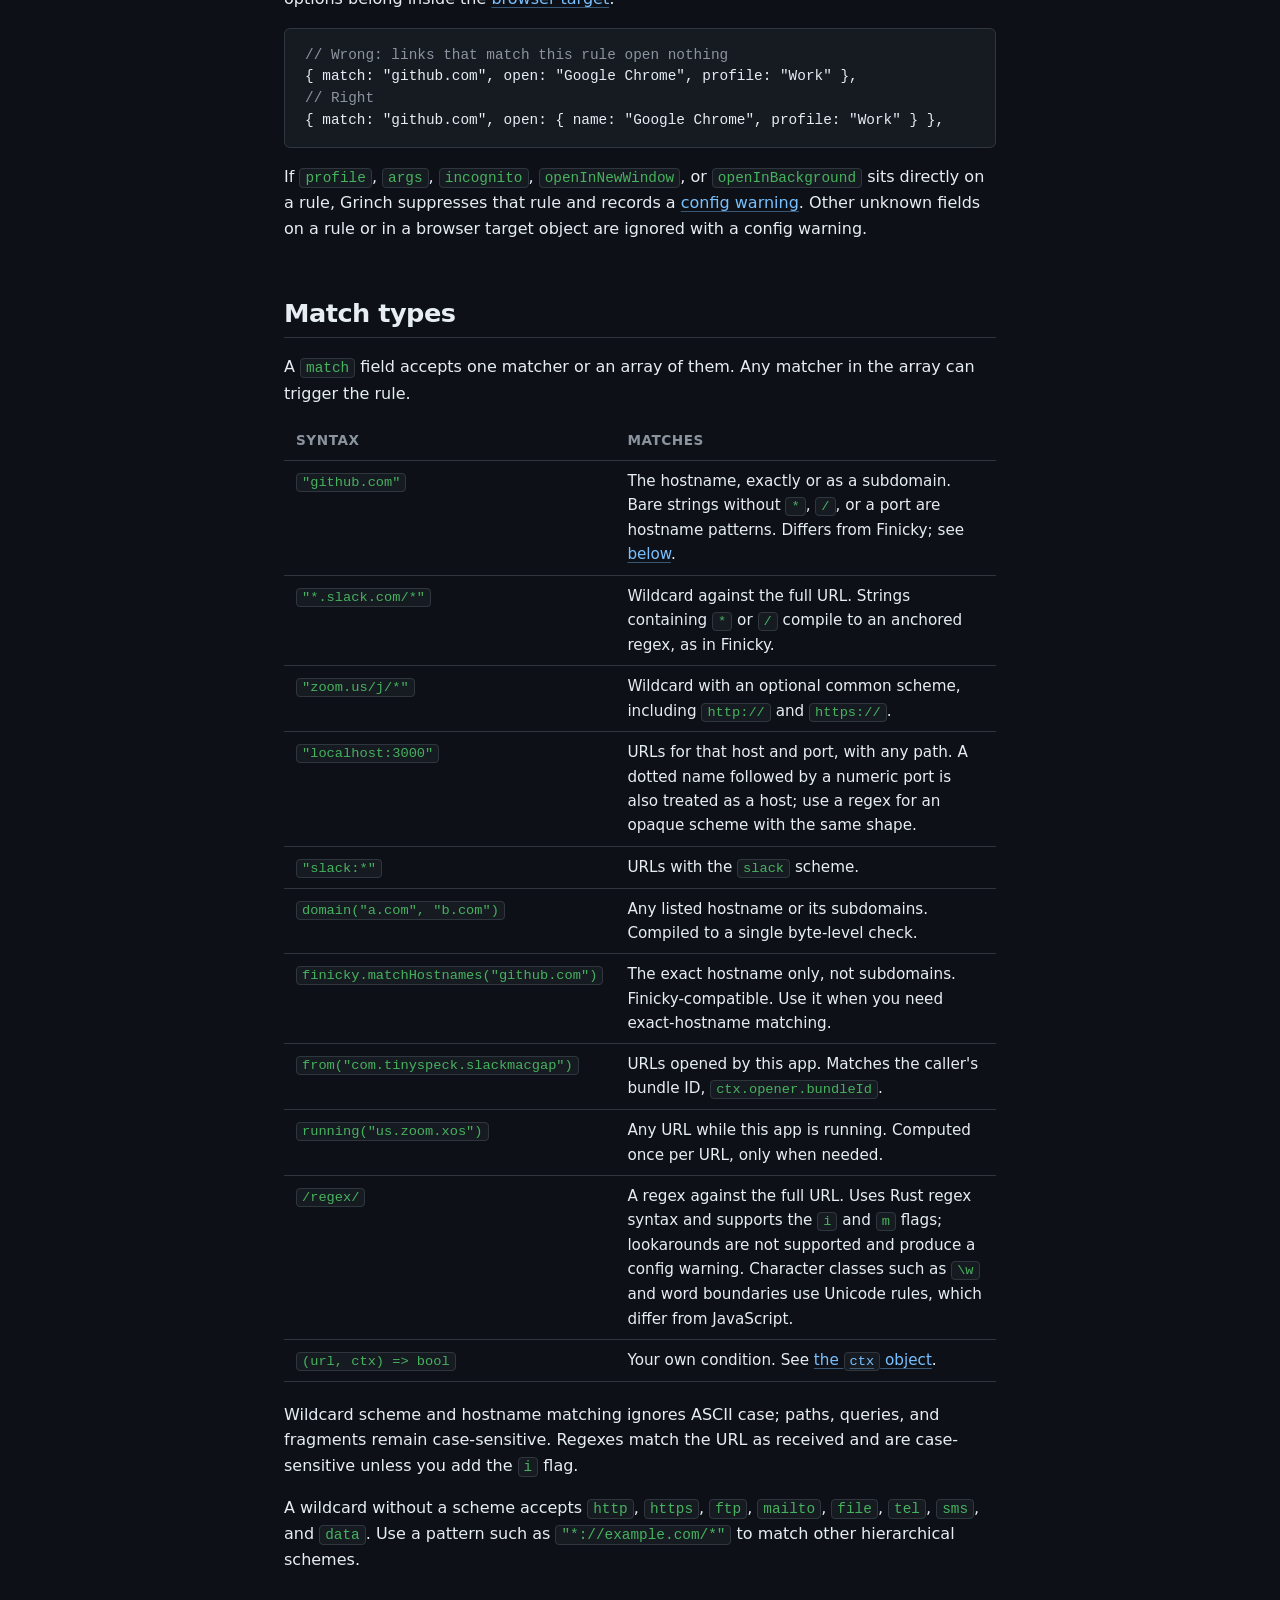
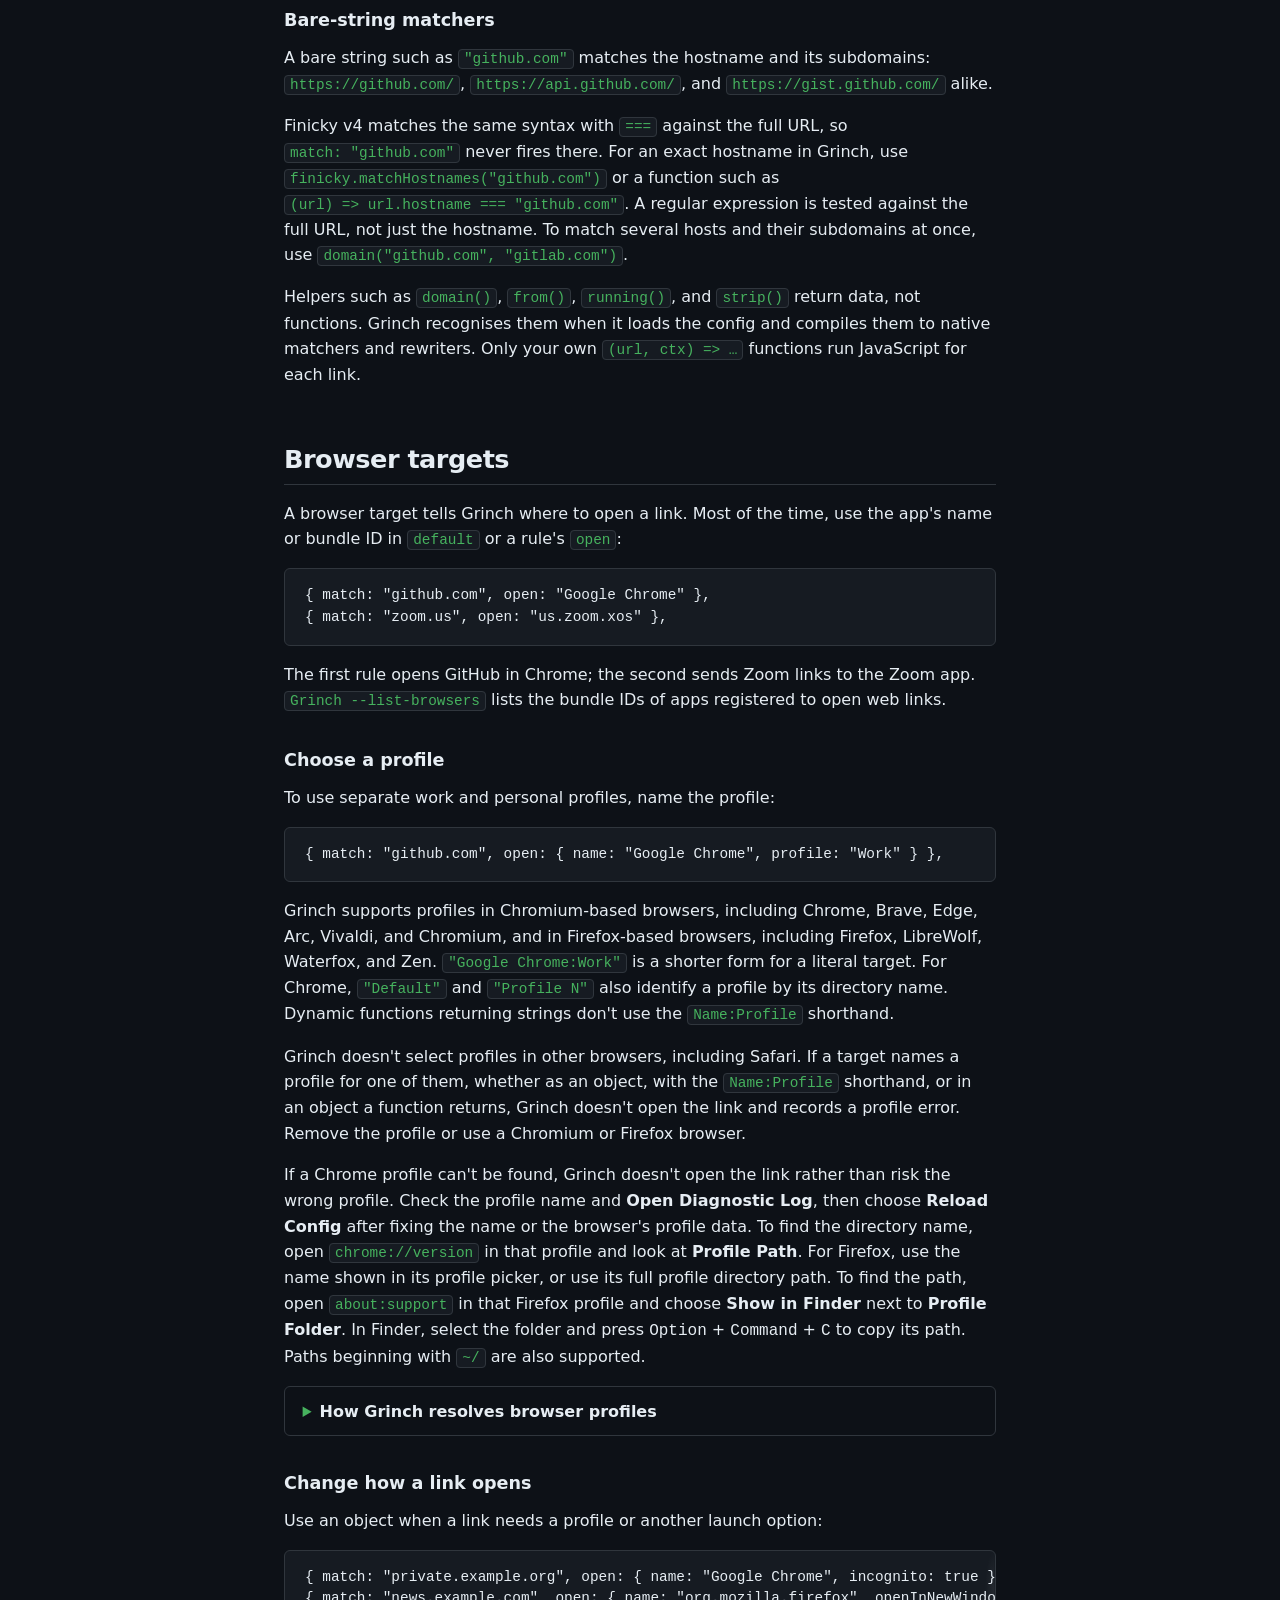
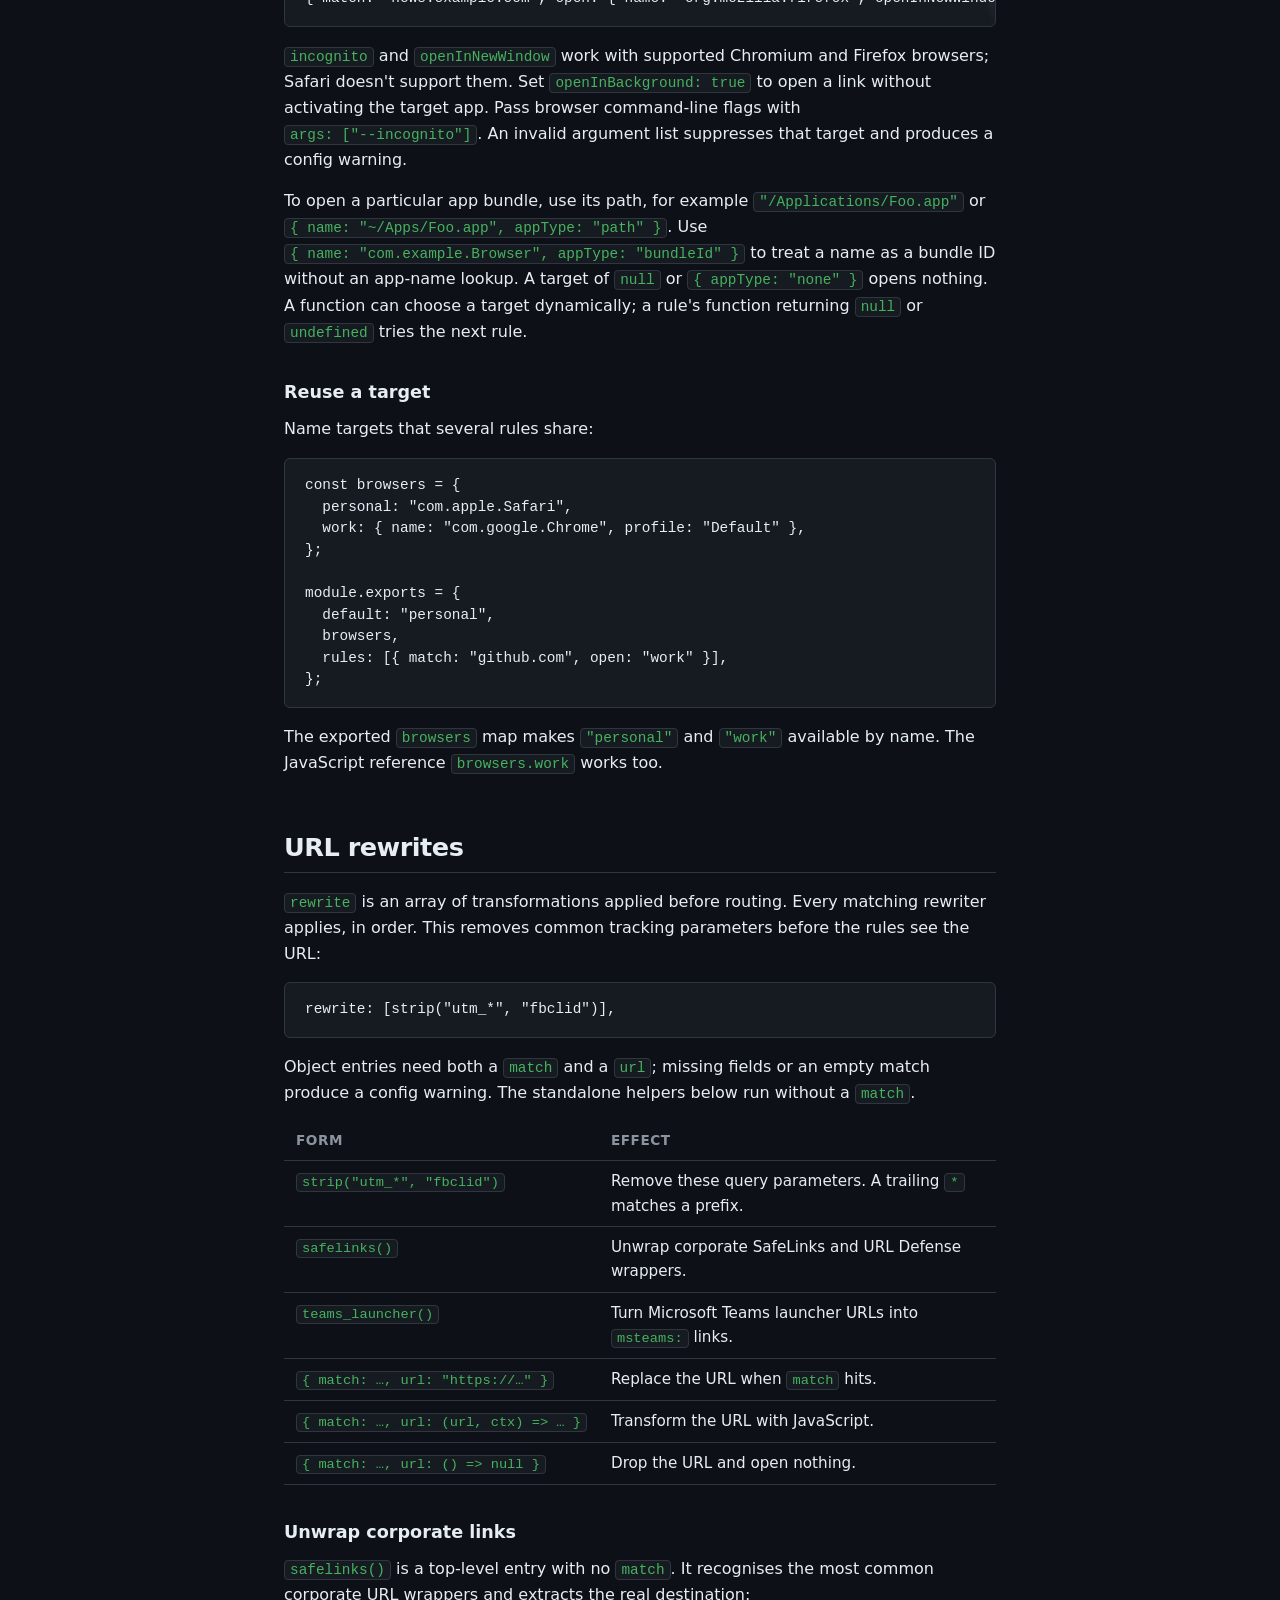
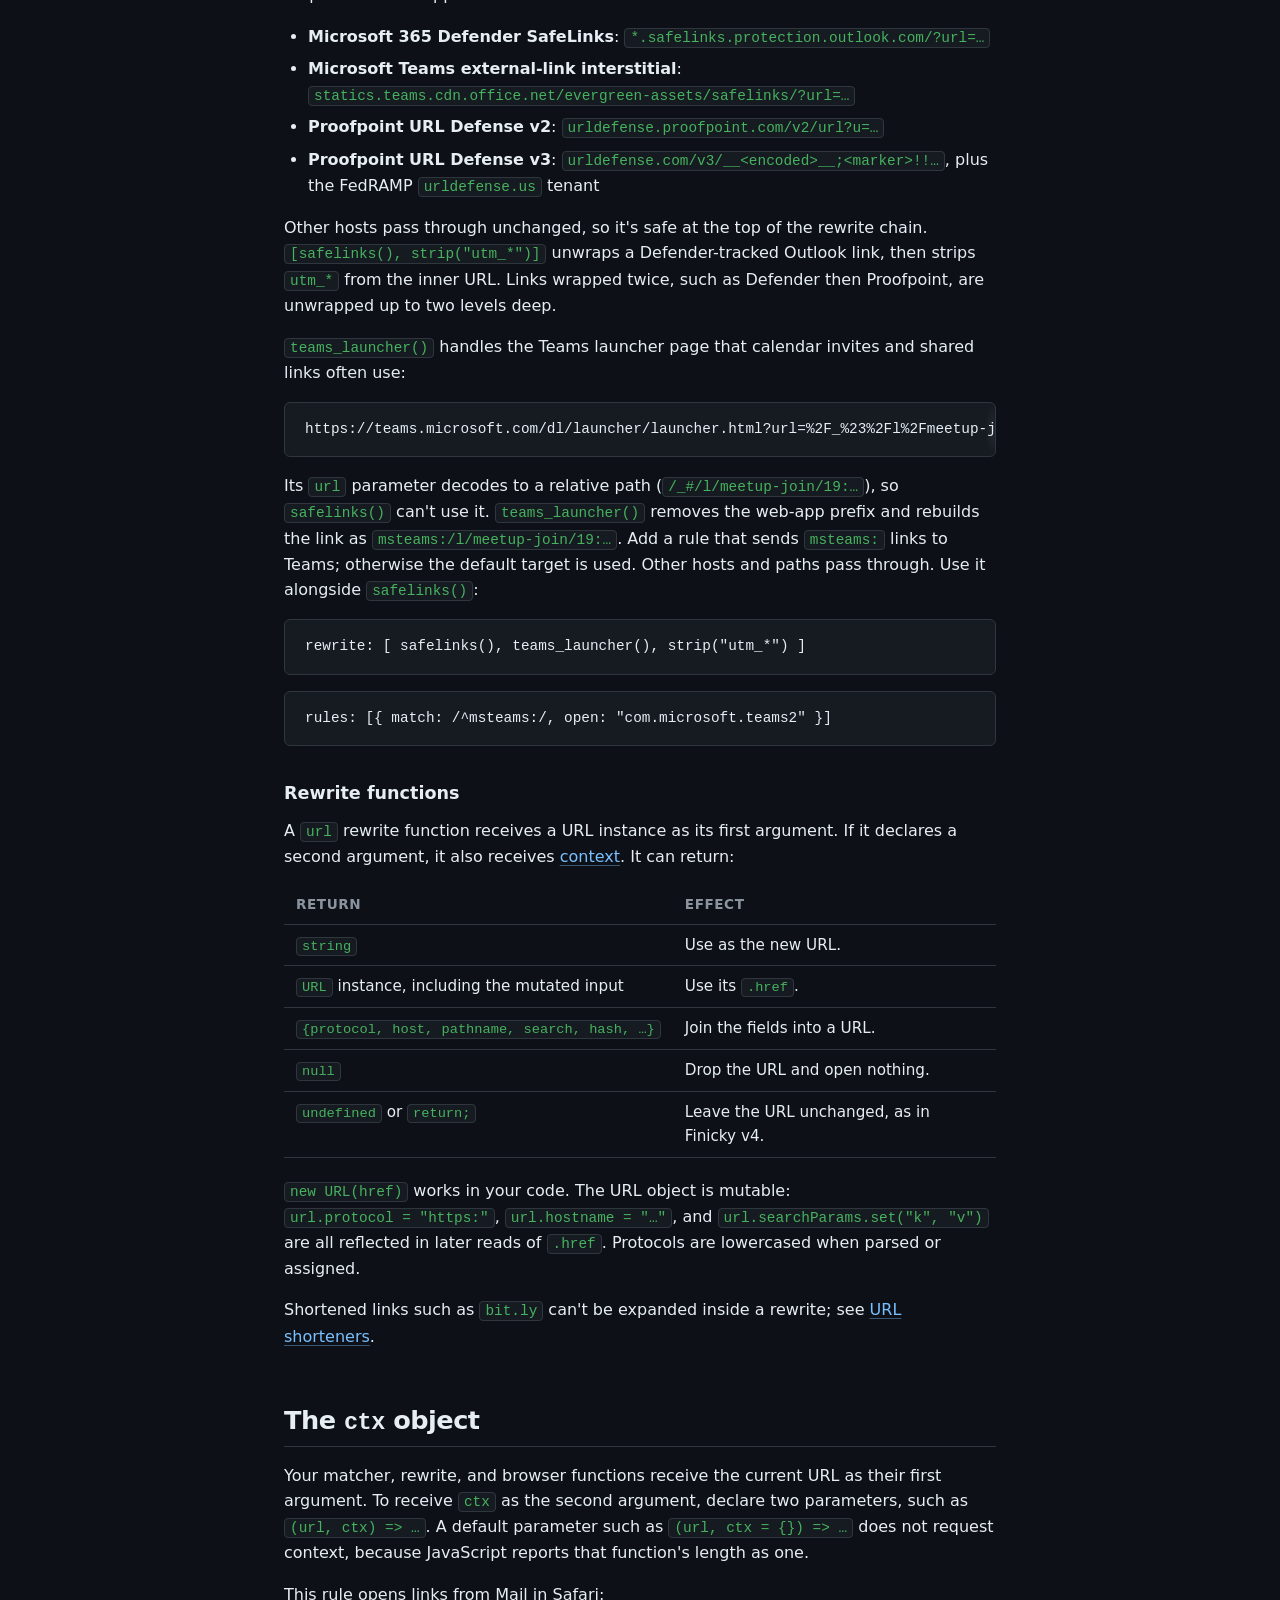
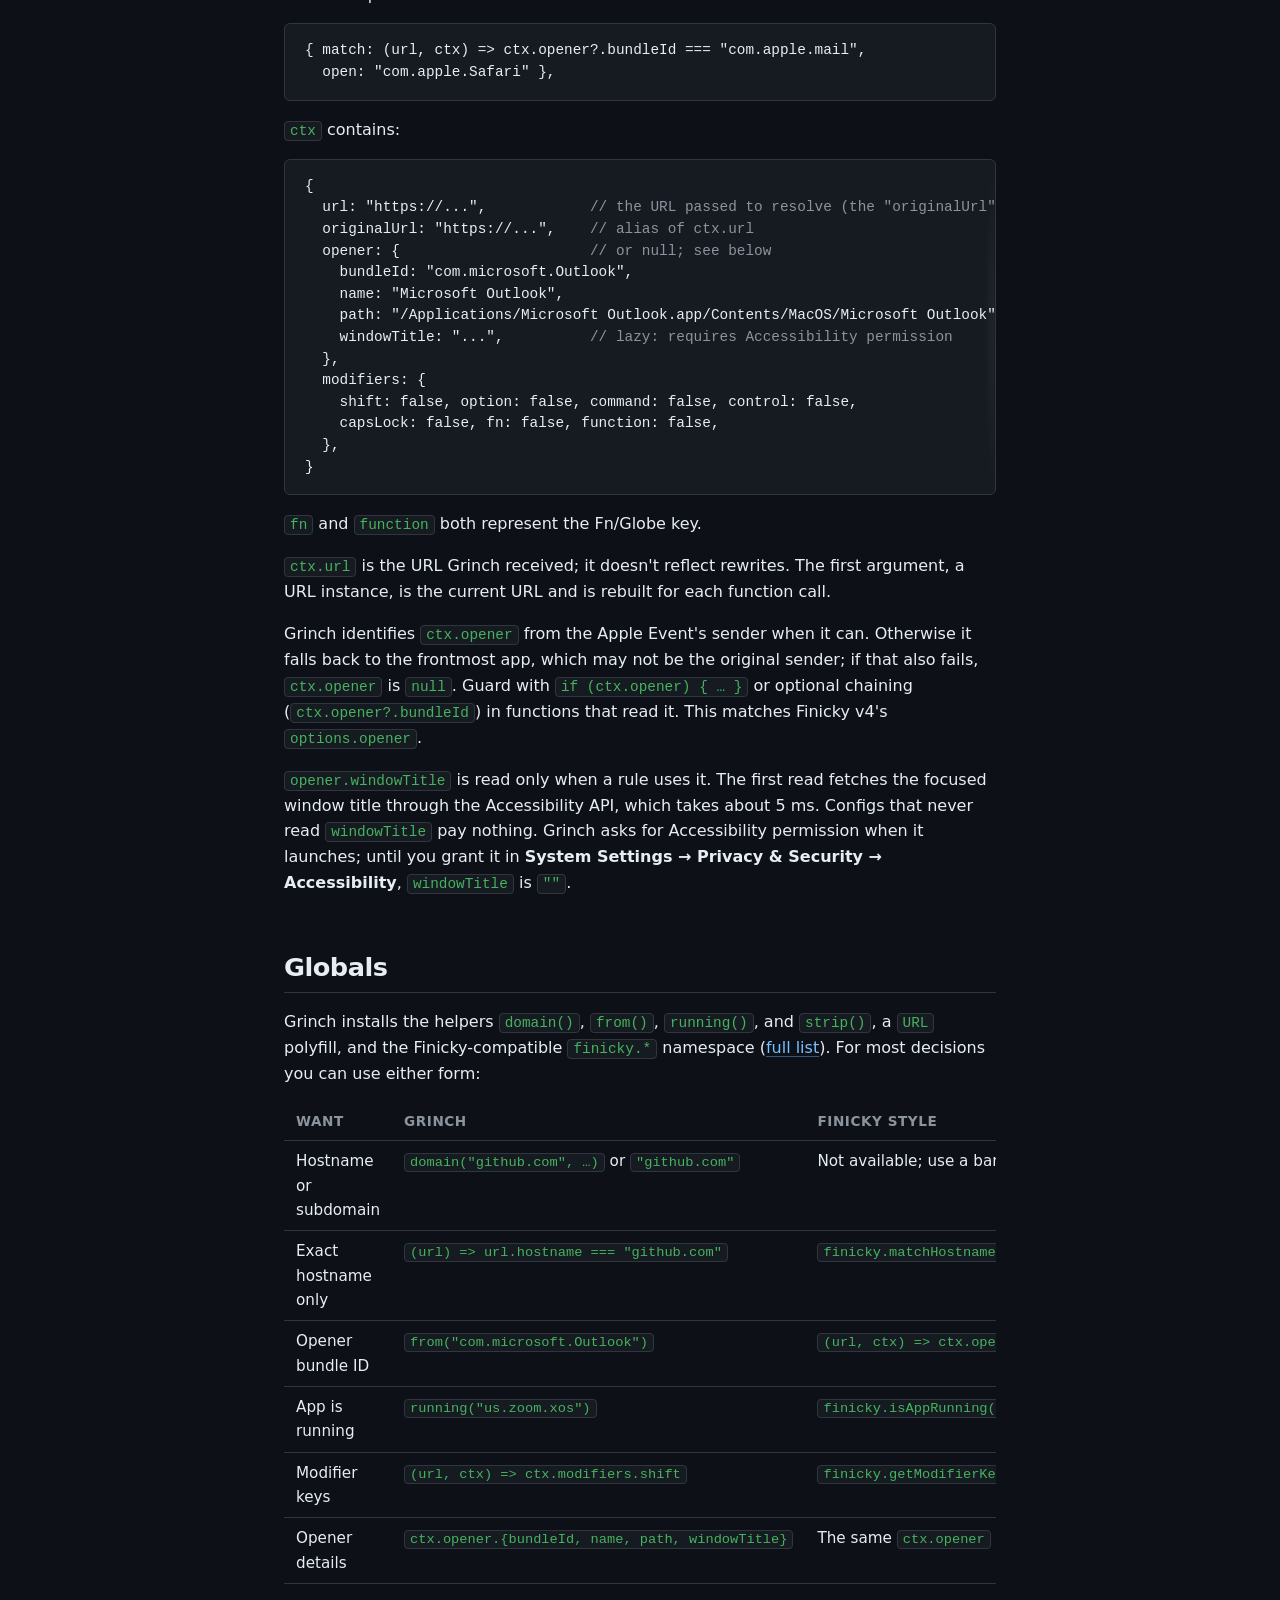
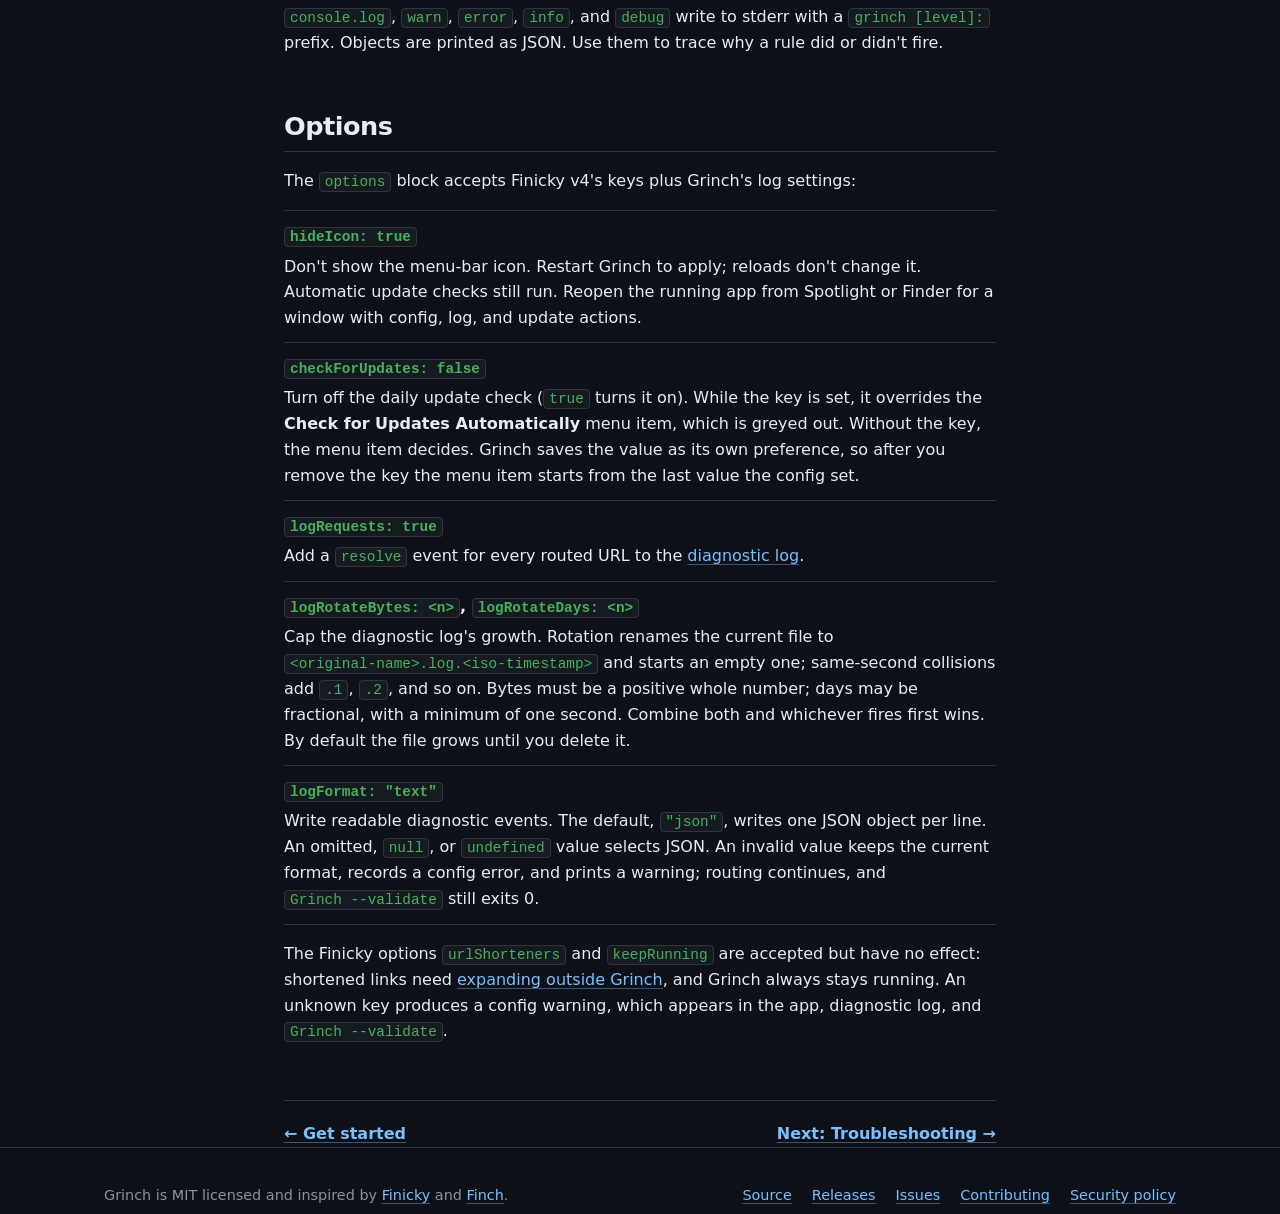
==== commit 4f4a194d: "Warn about rewrites that cannot run" ====
--- a/docs/config.html
+++ b/docs/config.html
@@ -291,6 +291,9 @@
     Every matching rewriter applies, in order. This removes common tracking
     parameters before the rules see the URL:</p>
 <pre><code>rewrite: [strip("utm_*", "fbclid")],</code></pre>
+  <p>Object entries need both a <code>match</code> and a <code>url</code>;
+    missing fields or an empty match produce a config warning. The standalone
+    helpers below run without a <code>match</code>.</p>
   <div class="table-wrap">
   <table class="stack">
     <thead><tr><th scope="col">Form</th><th scope="col">Effect</th></tr></thead>
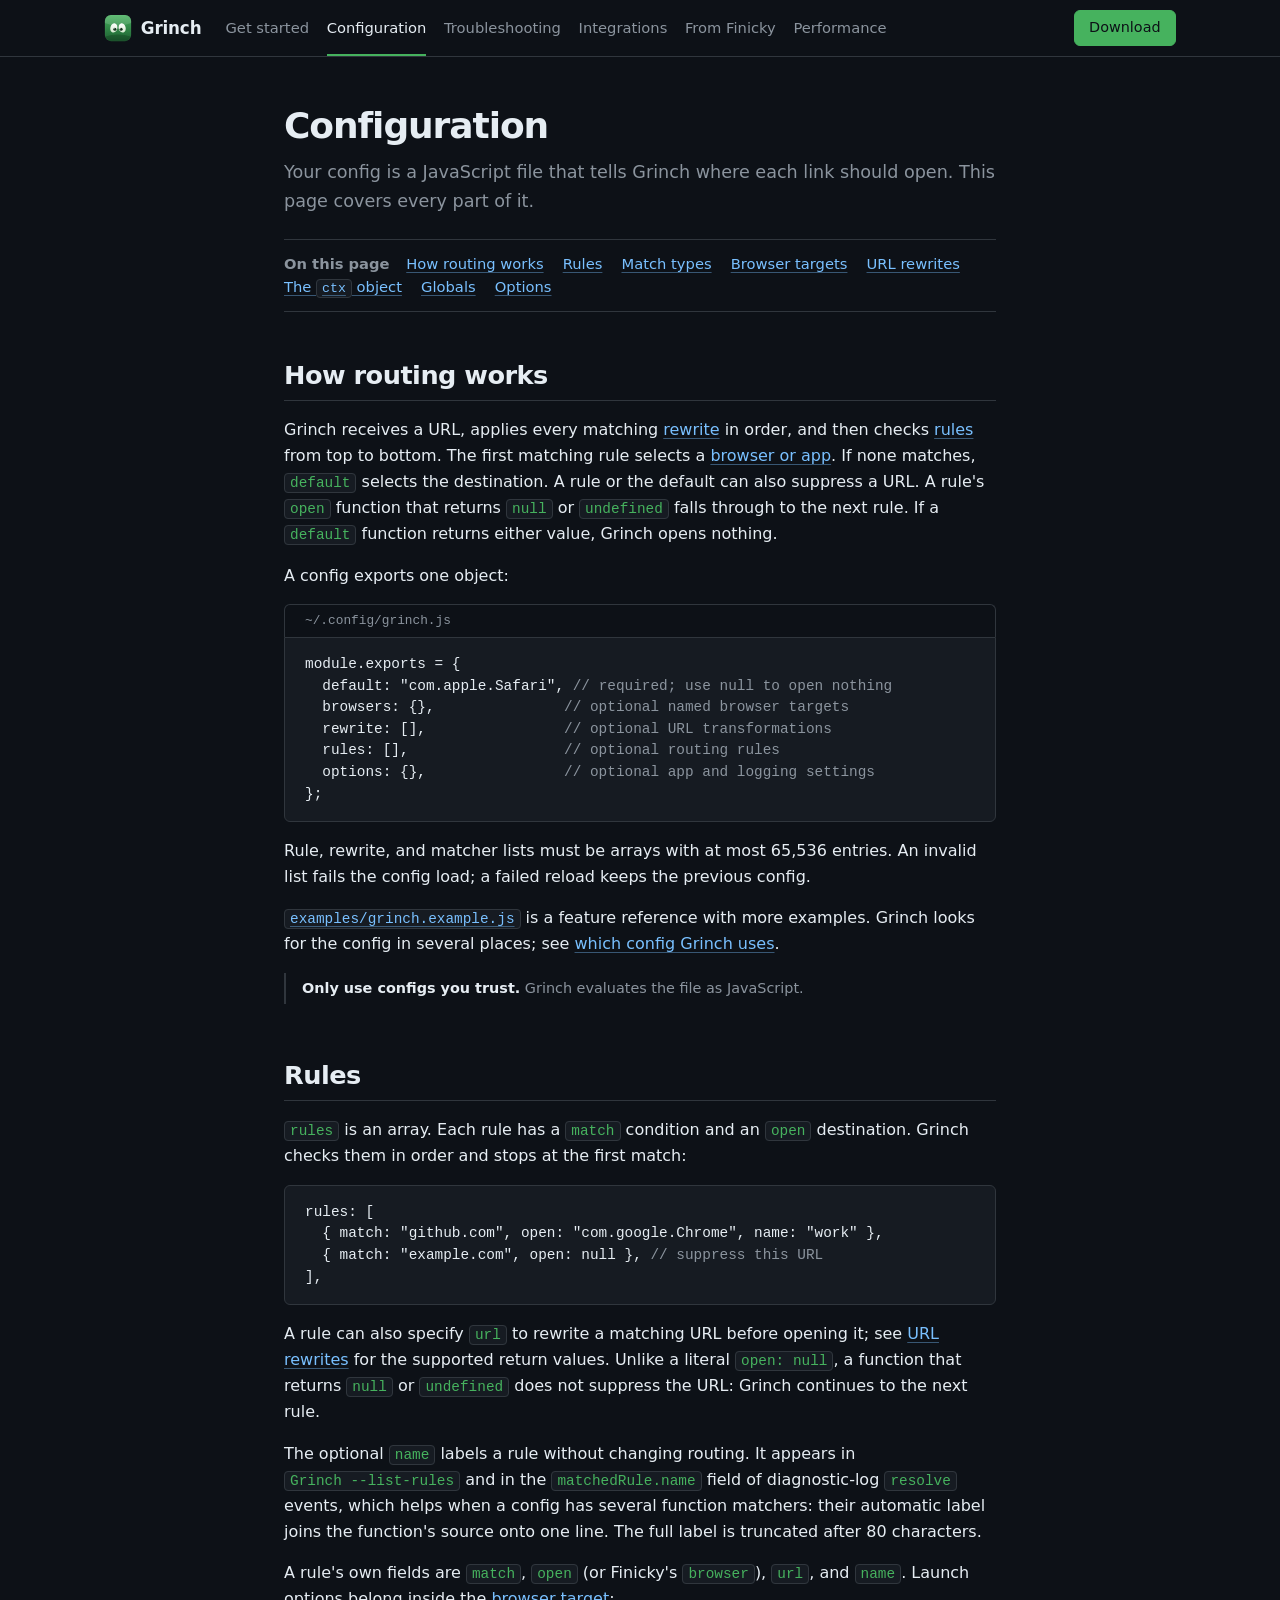
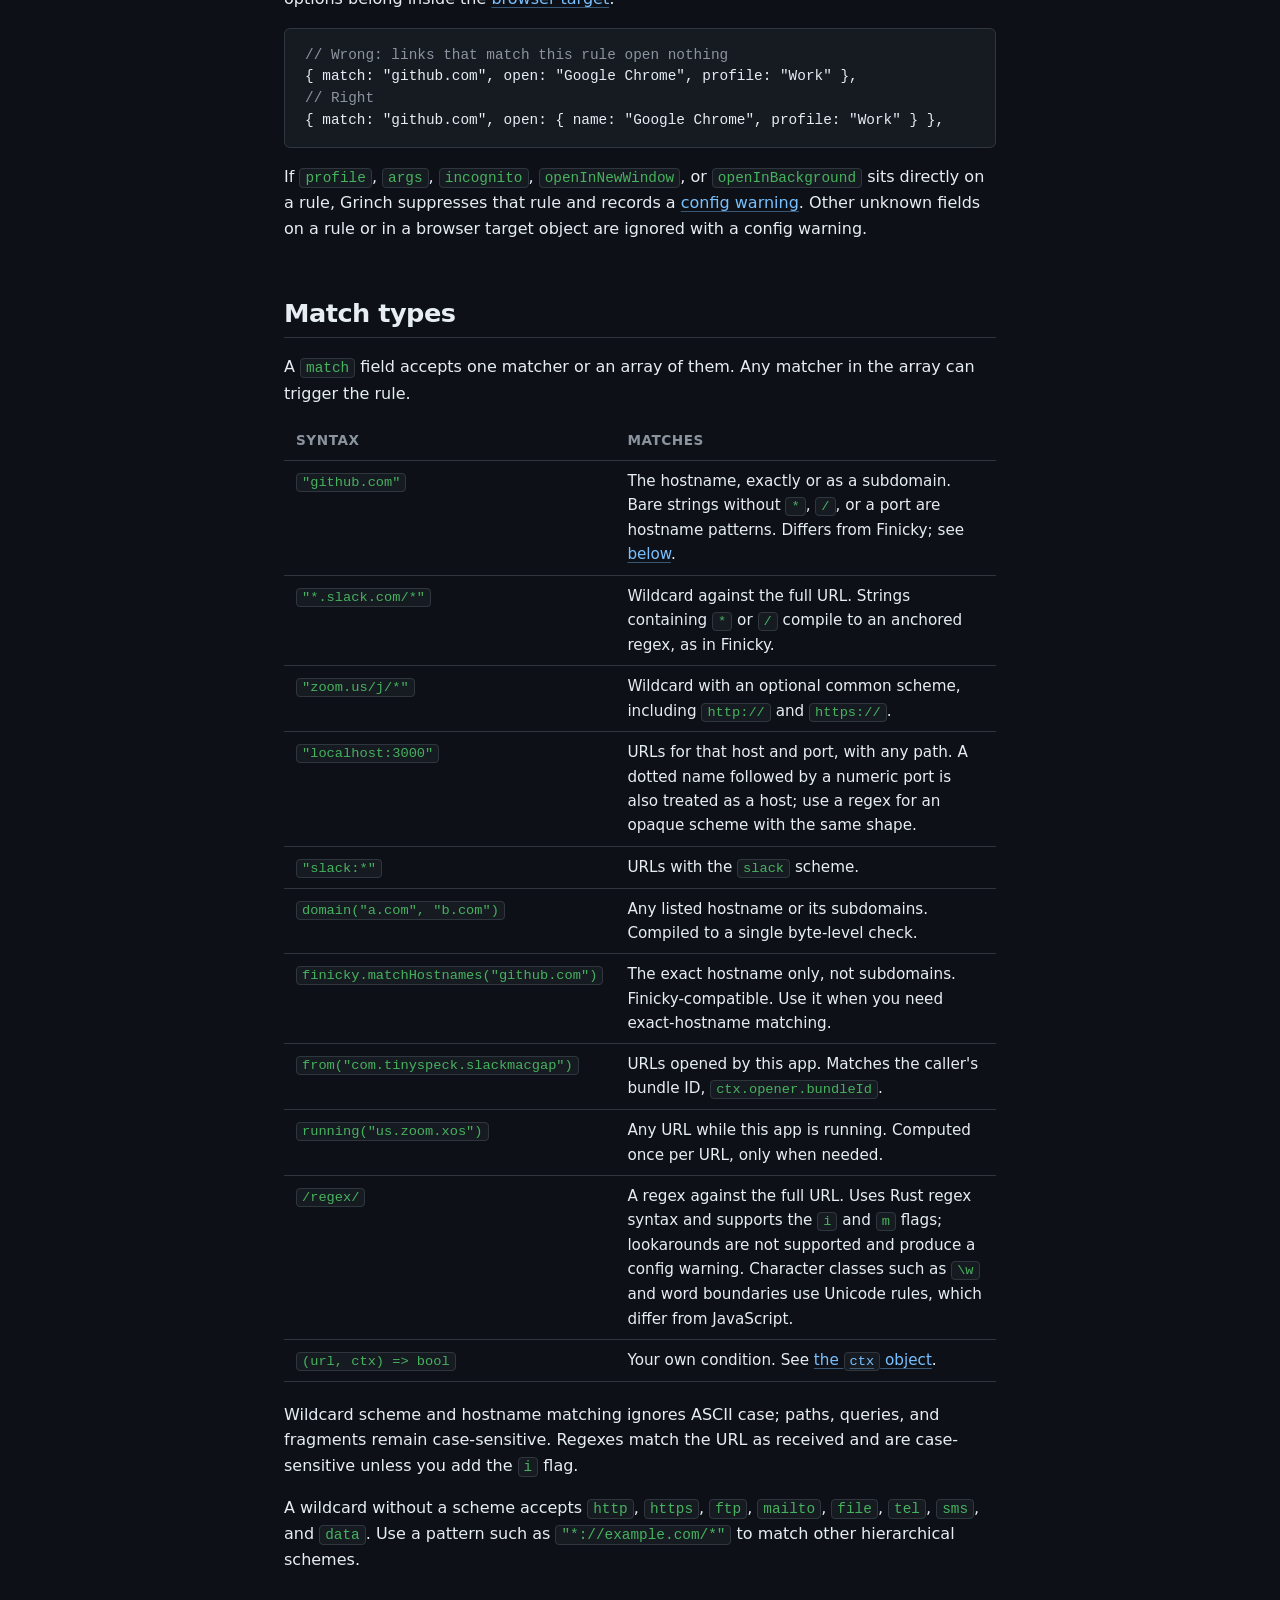
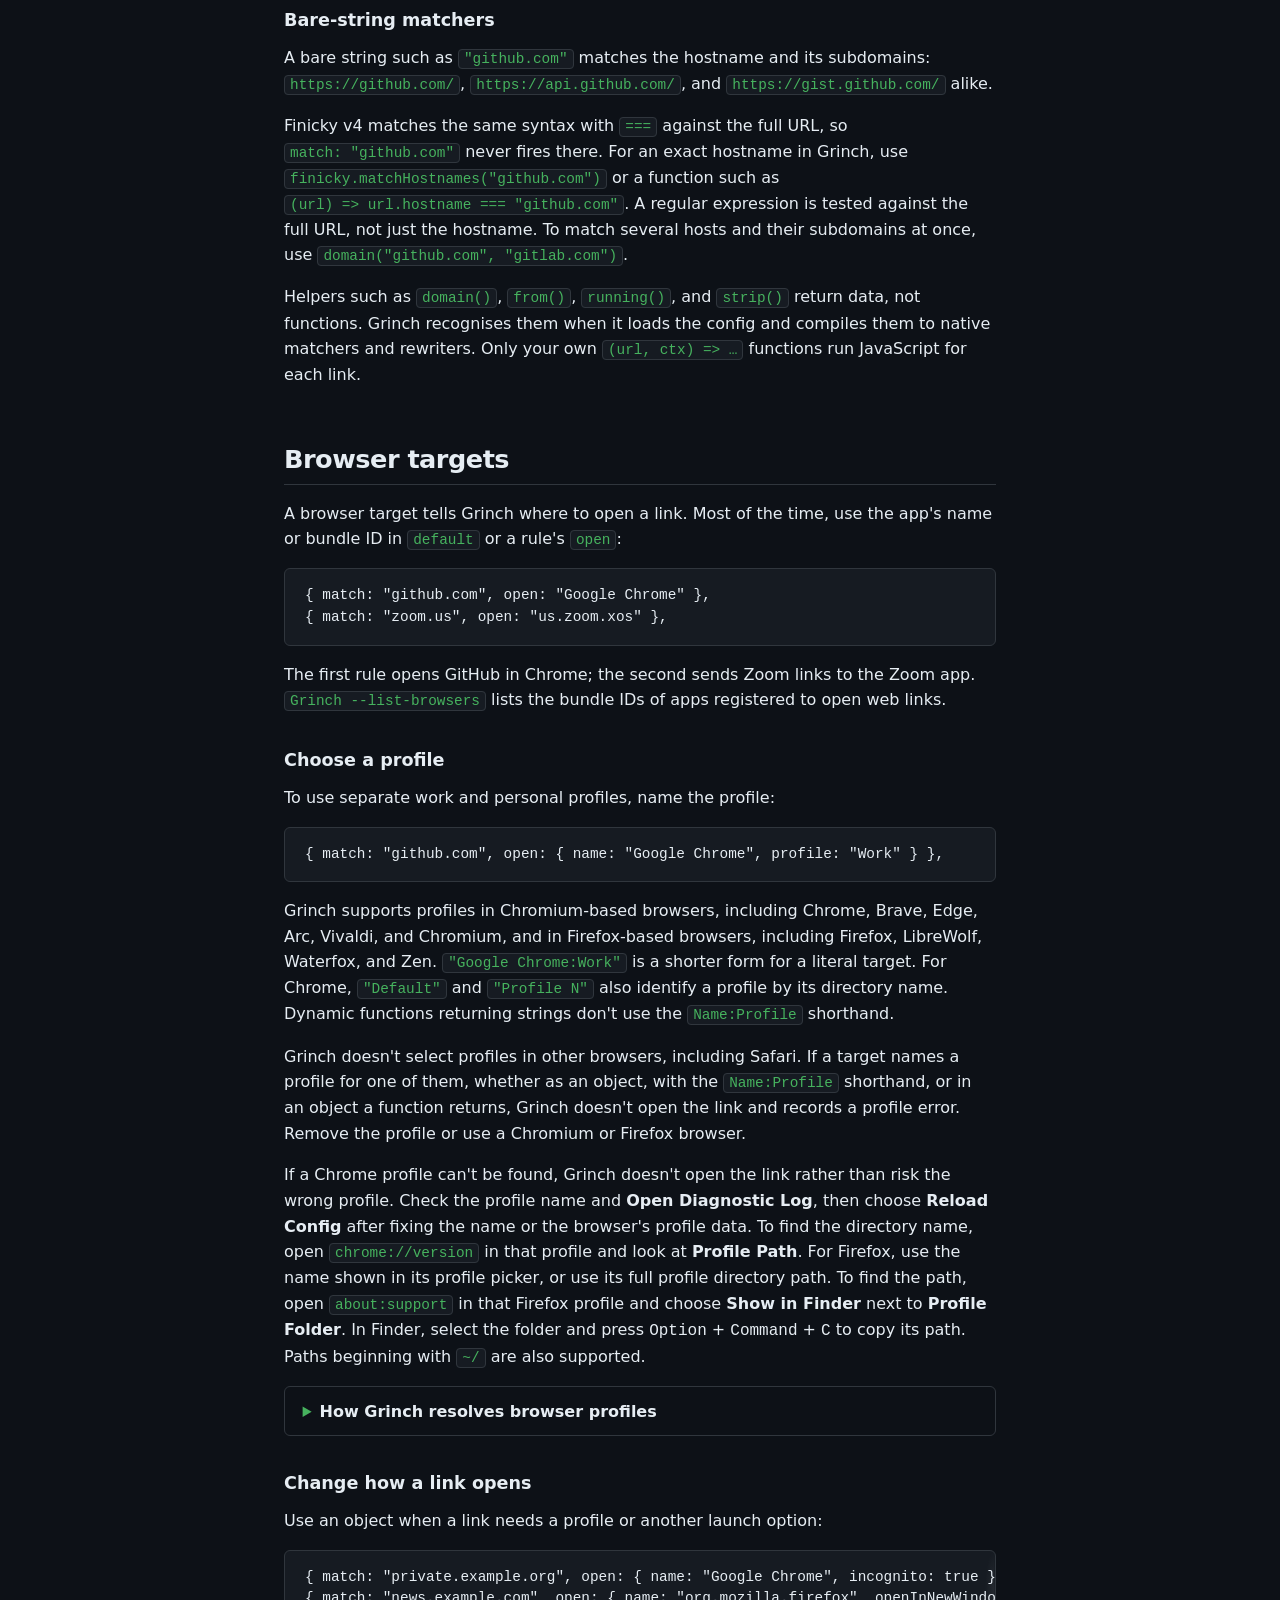
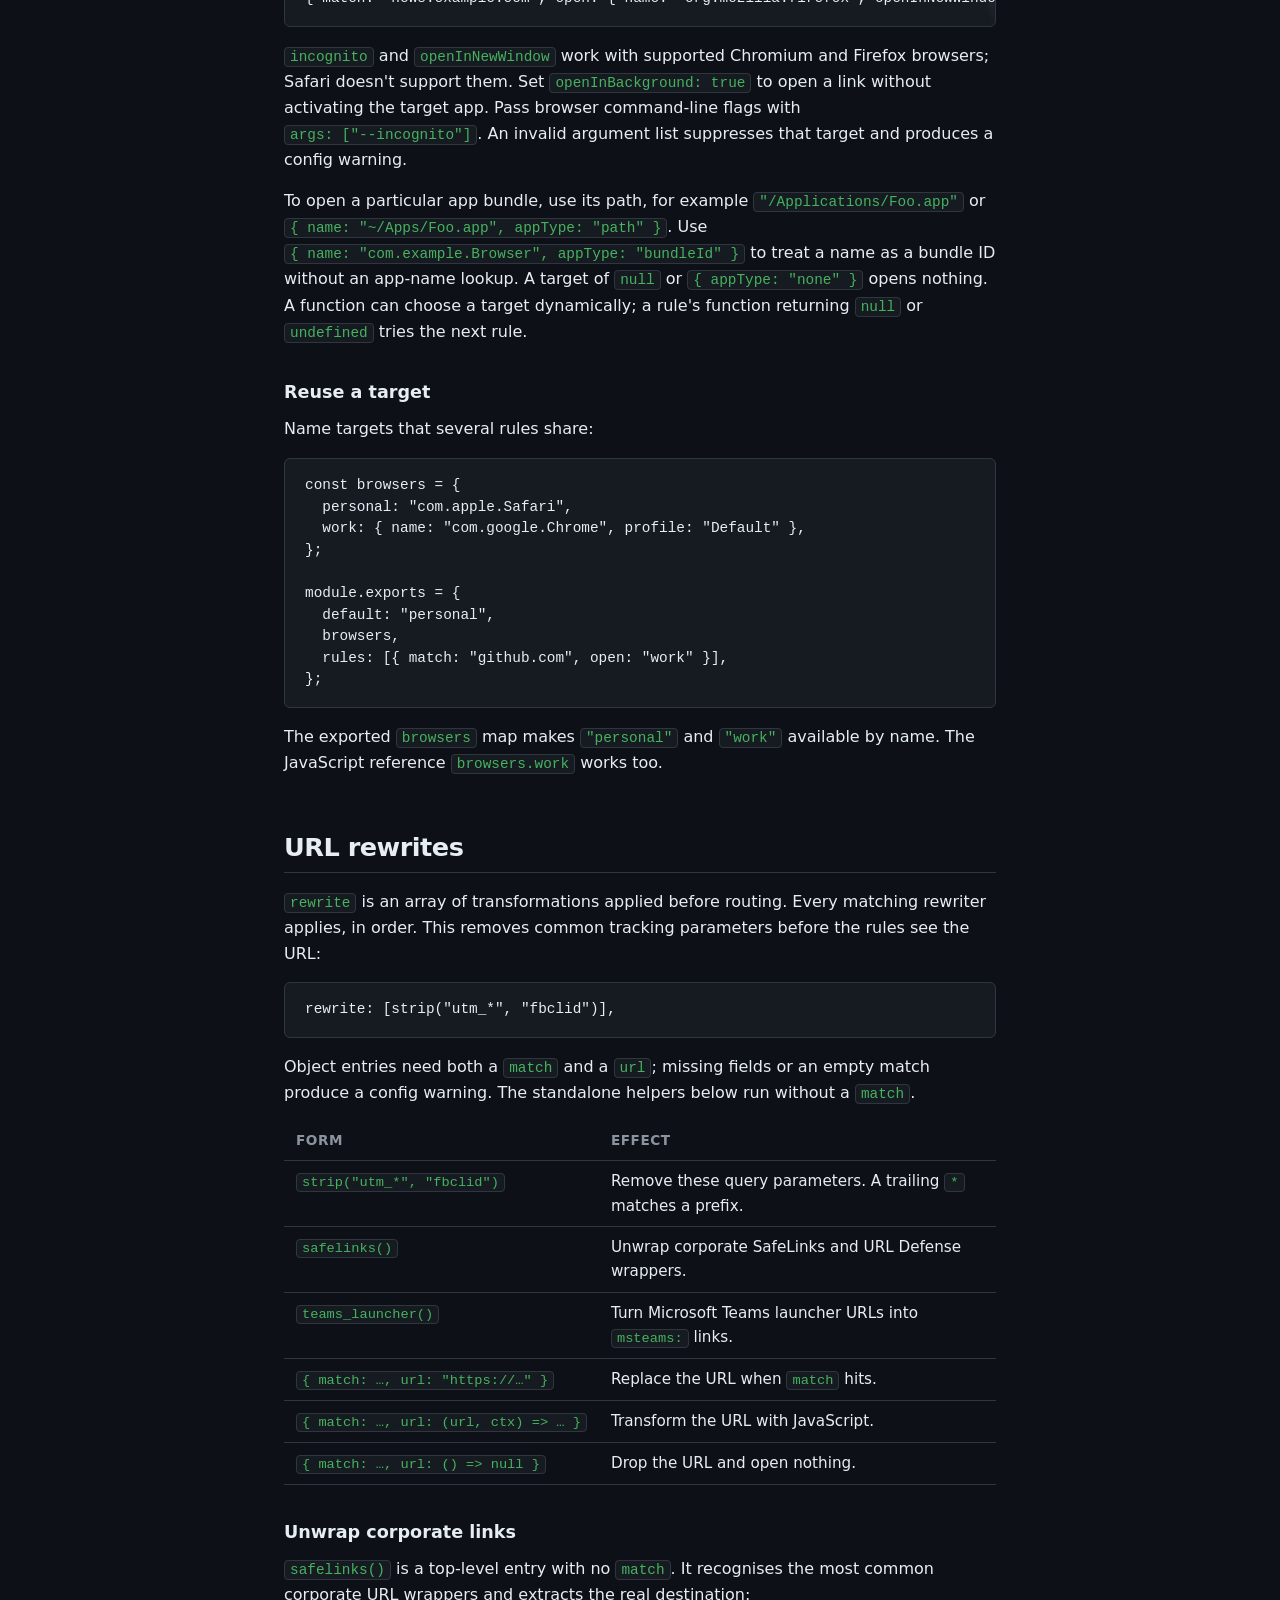
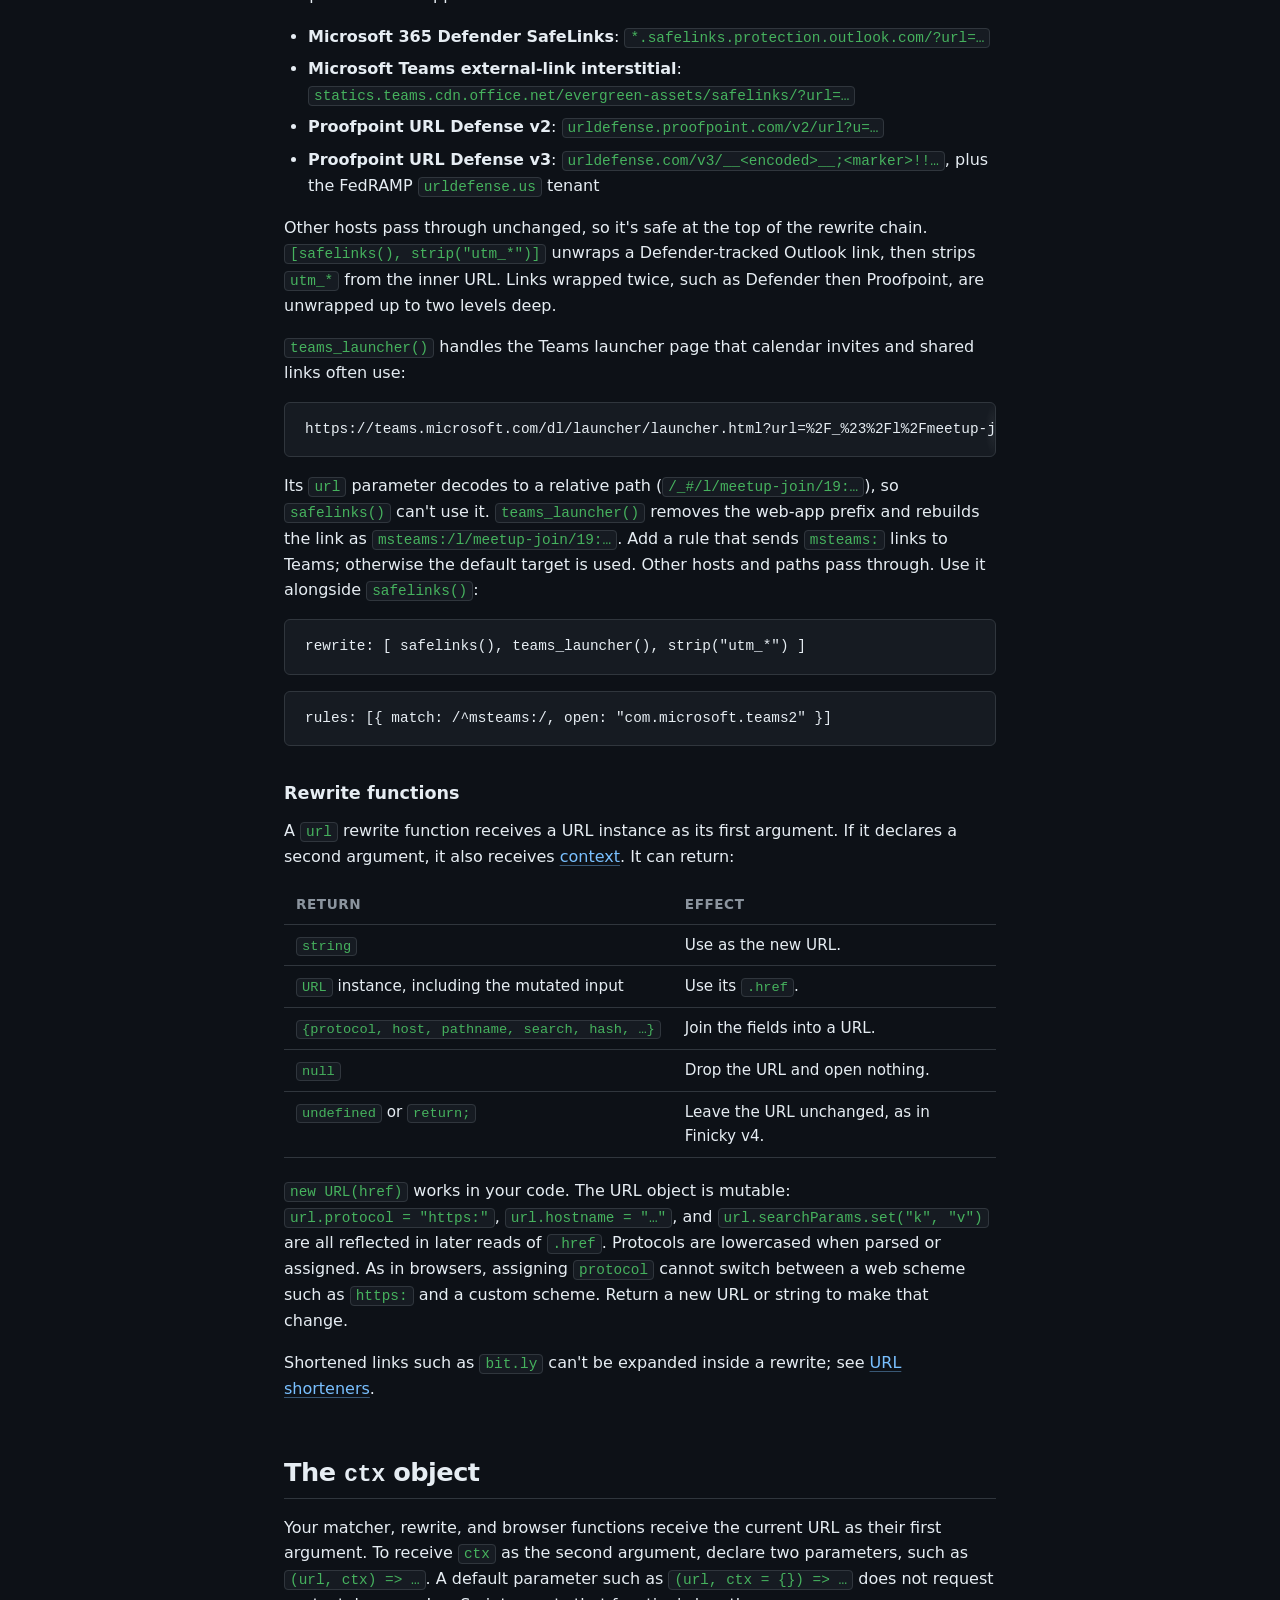
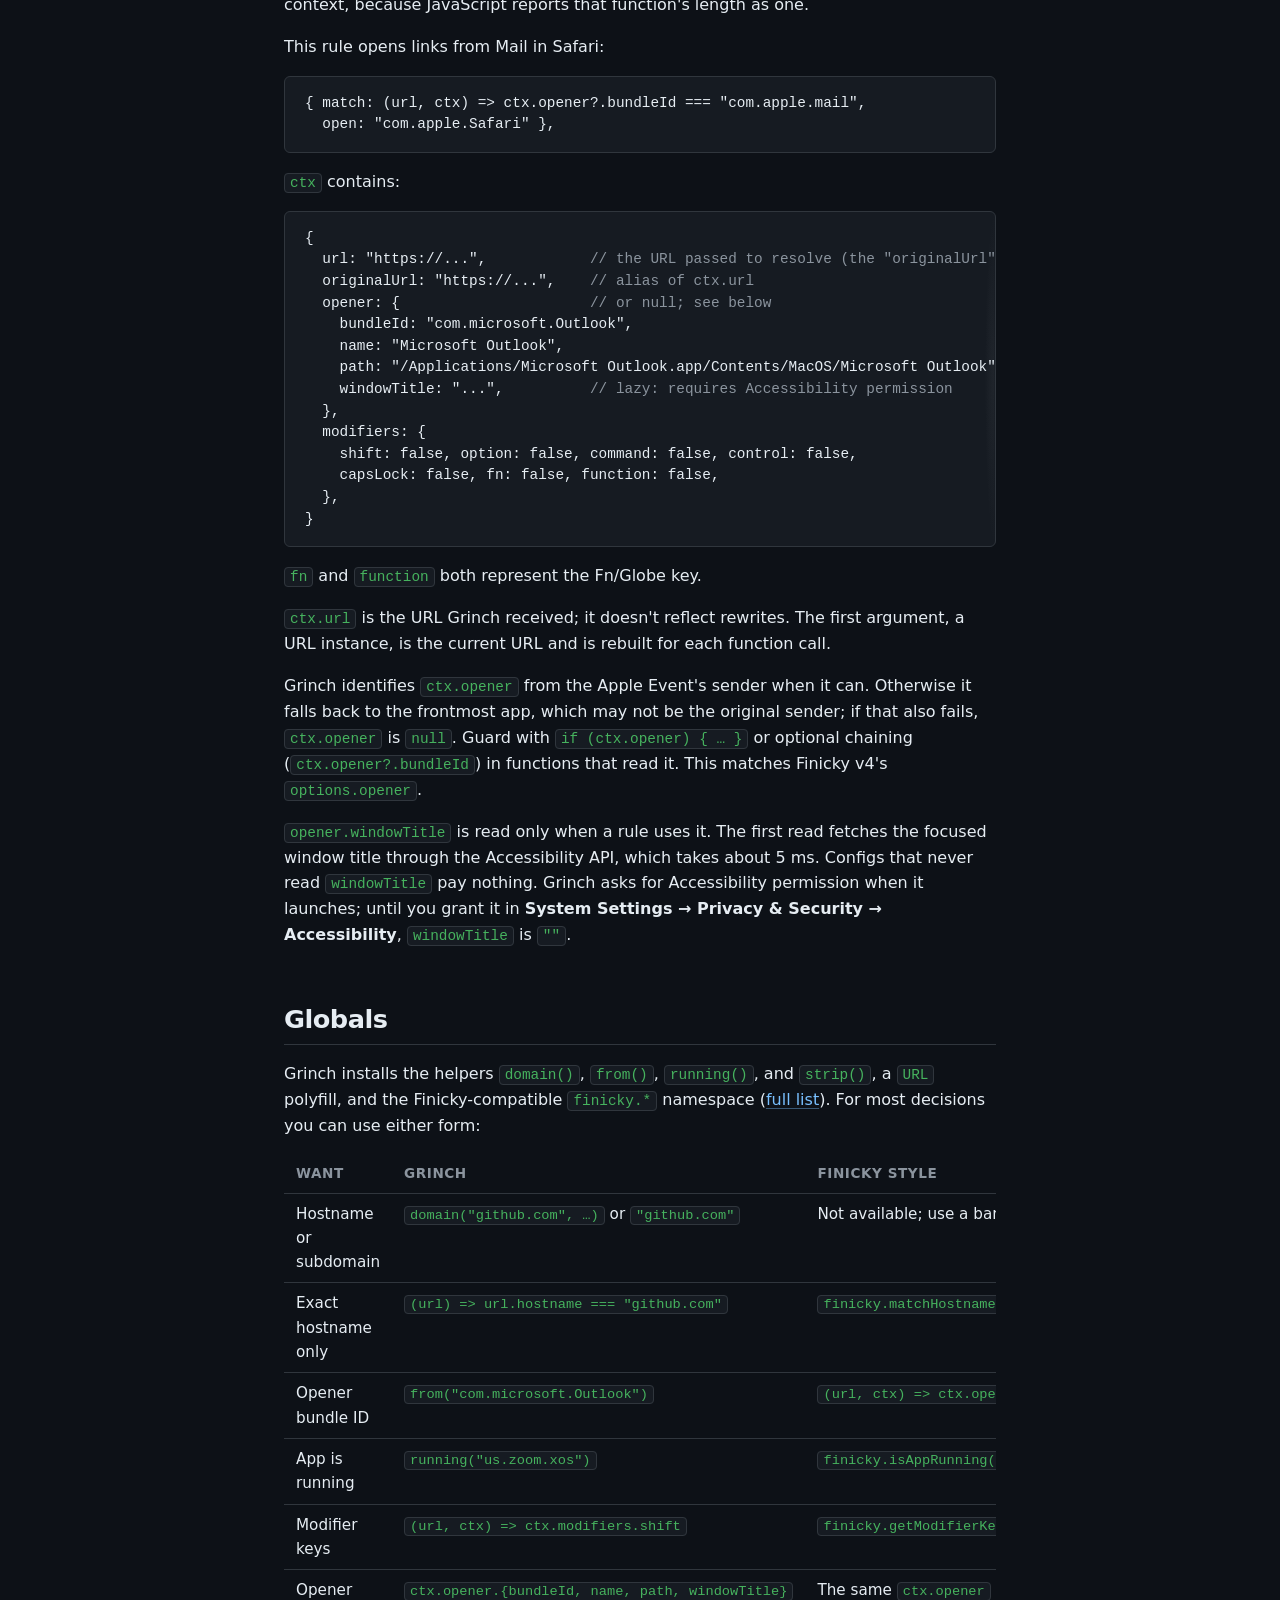
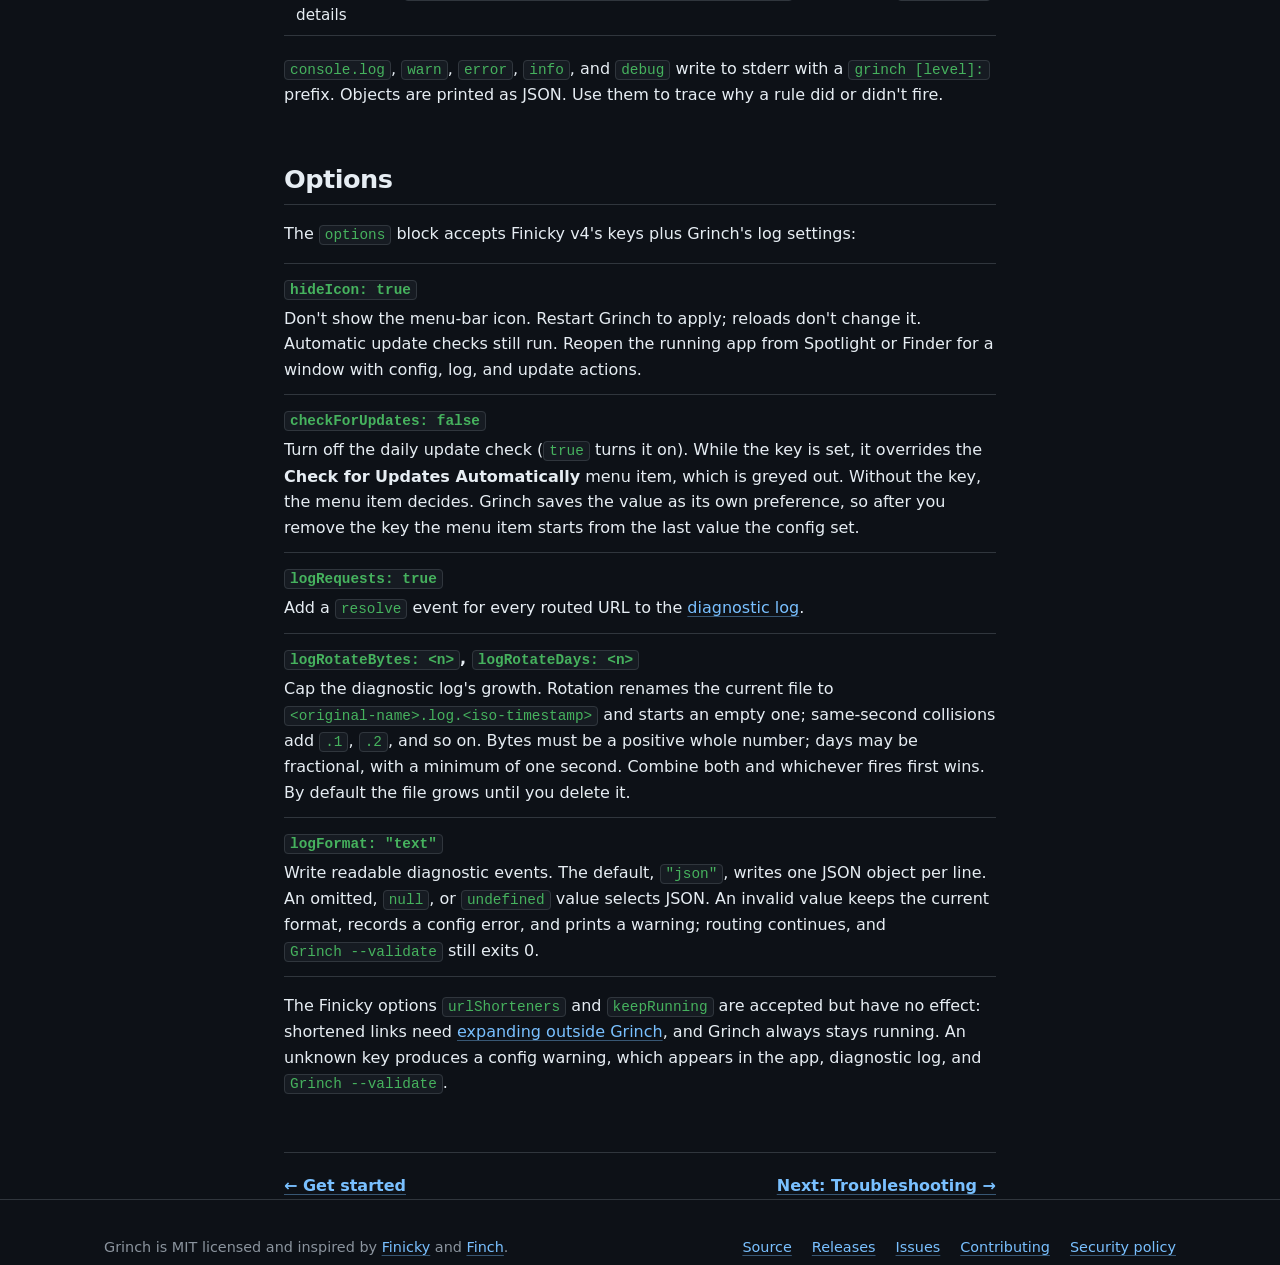
==== commit 18f5b014: "Follow URL scheme transition rules" ====
--- a/docs/config.html
+++ b/docs/config.html
@@ -360,7 +360,10 @@
   <p><code>new URL(href)</code> works in your code. The URL object is mutable:
     <code>url.protocol = "https:"</code>, <code>url.hostname = "…"</code>, and
     <code>url.searchParams.set("k", "v")</code> are all reflected in later reads
-    of <code>.href</code>. Protocols are lowercased when parsed or assigned.</p>
+    of <code>.href</code>. Protocols are lowercased when parsed or assigned.
+    As in browsers, assigning <code>protocol</code> cannot switch between a
+    web scheme such as <code>https:</code> and a custom scheme. Return a new
+    URL or string to make that change.</p>
   <p>Shortened links such as <code>bit.ly</code> can't be expanded inside a
     rewrite; see <a href="integrations.html#url-shorteners">URL shorteners</a>.</p>
 </section>
